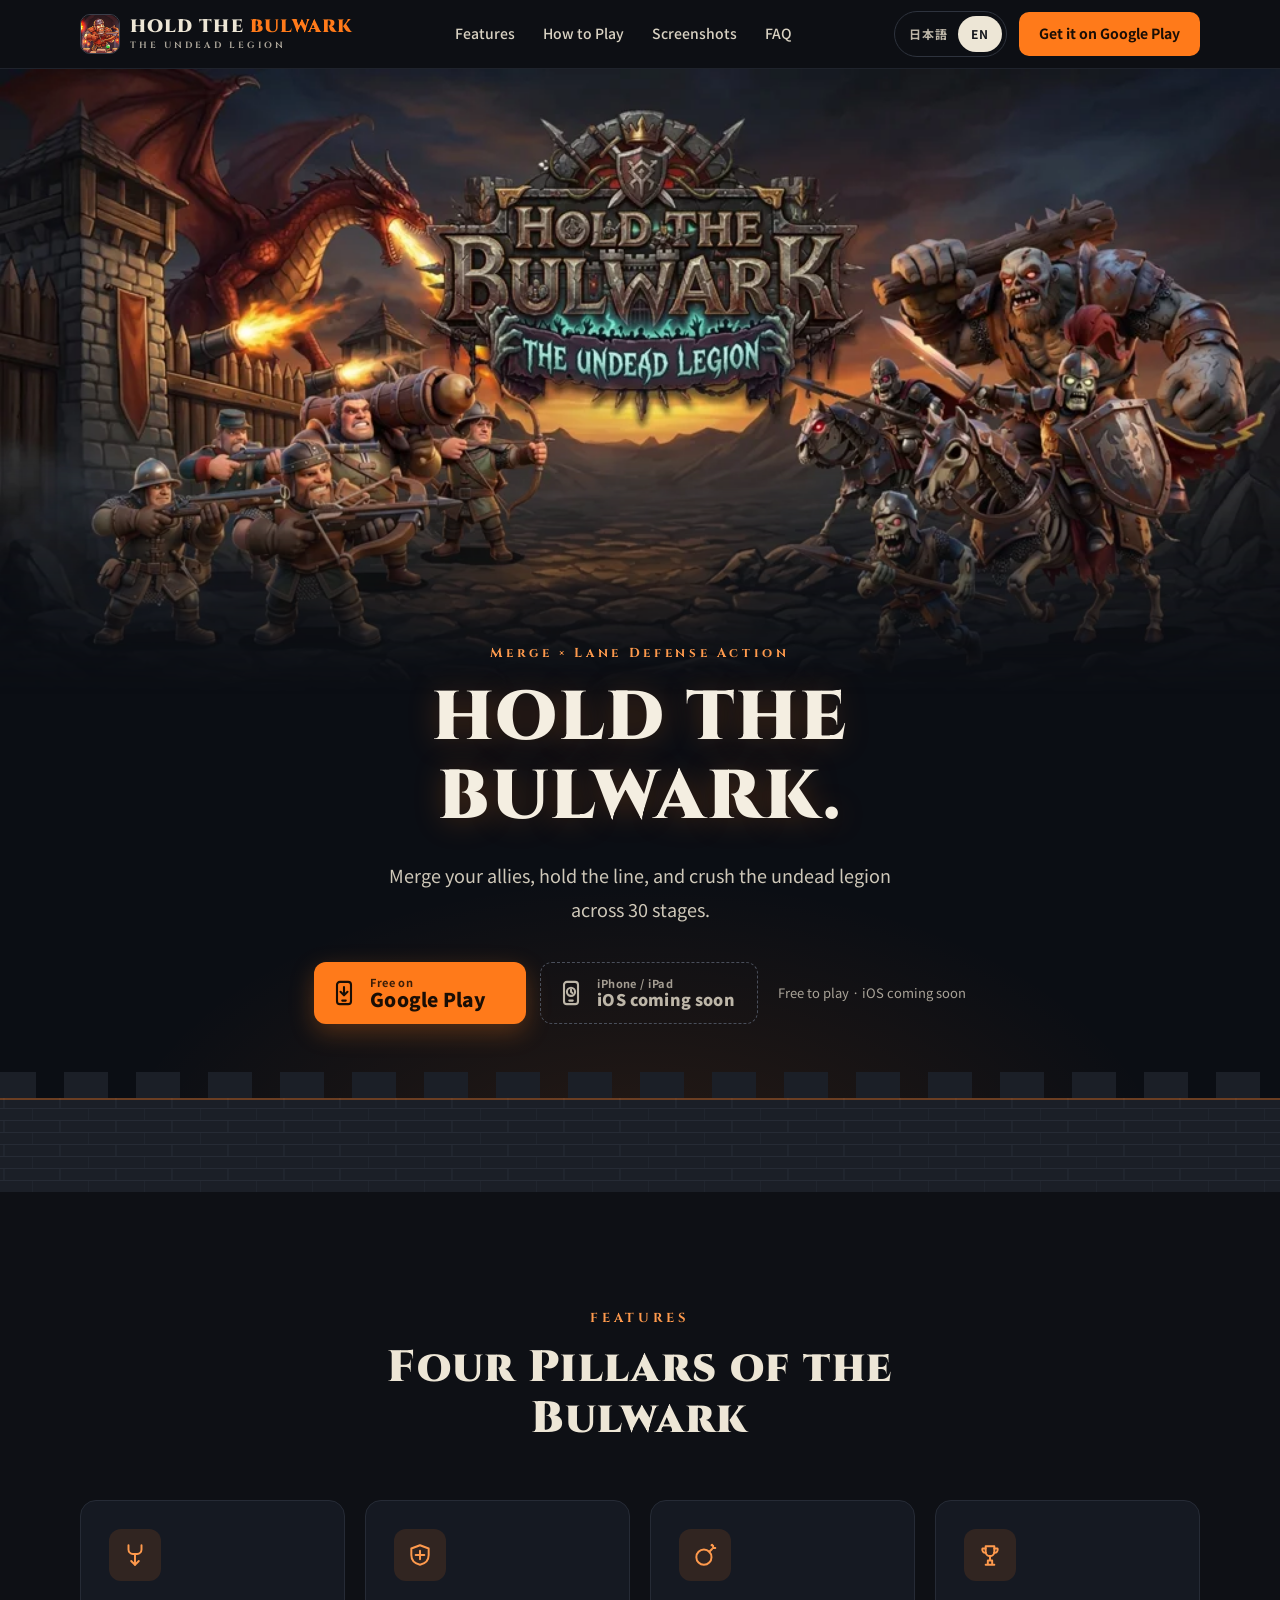
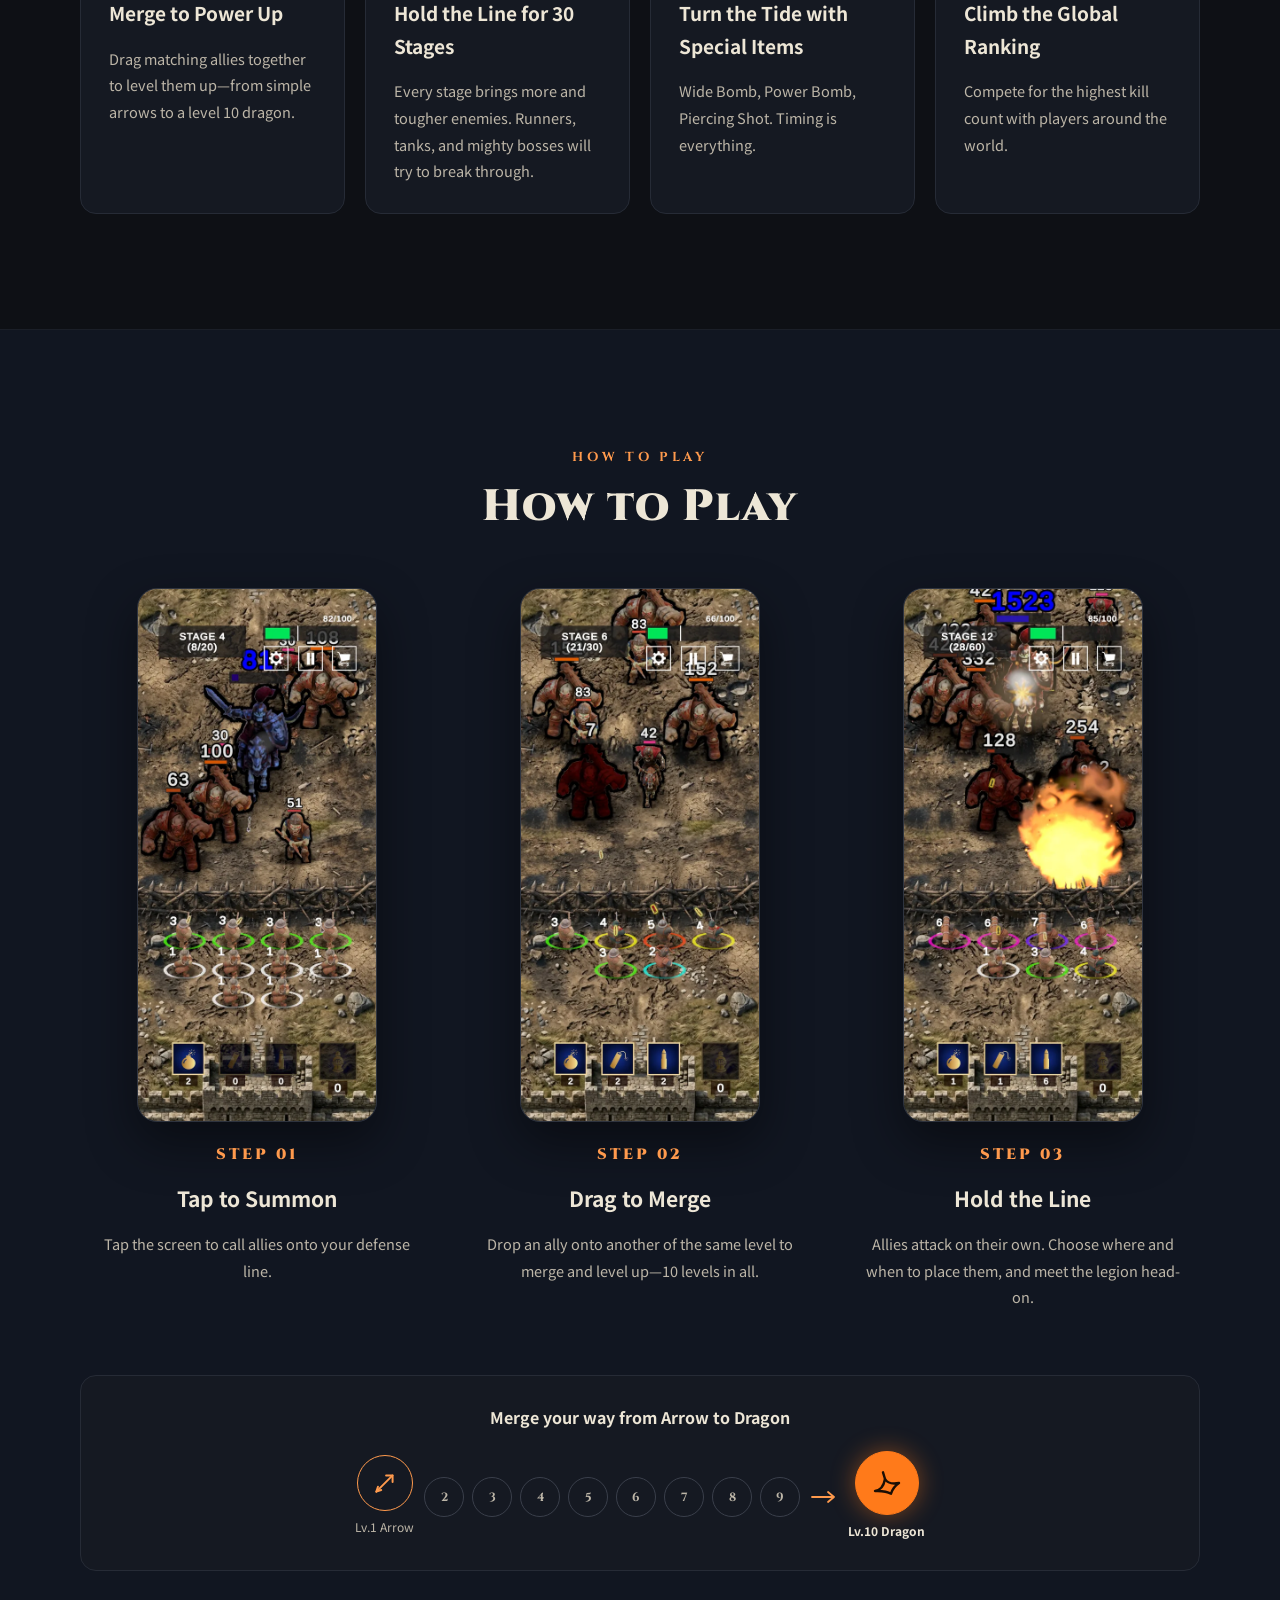
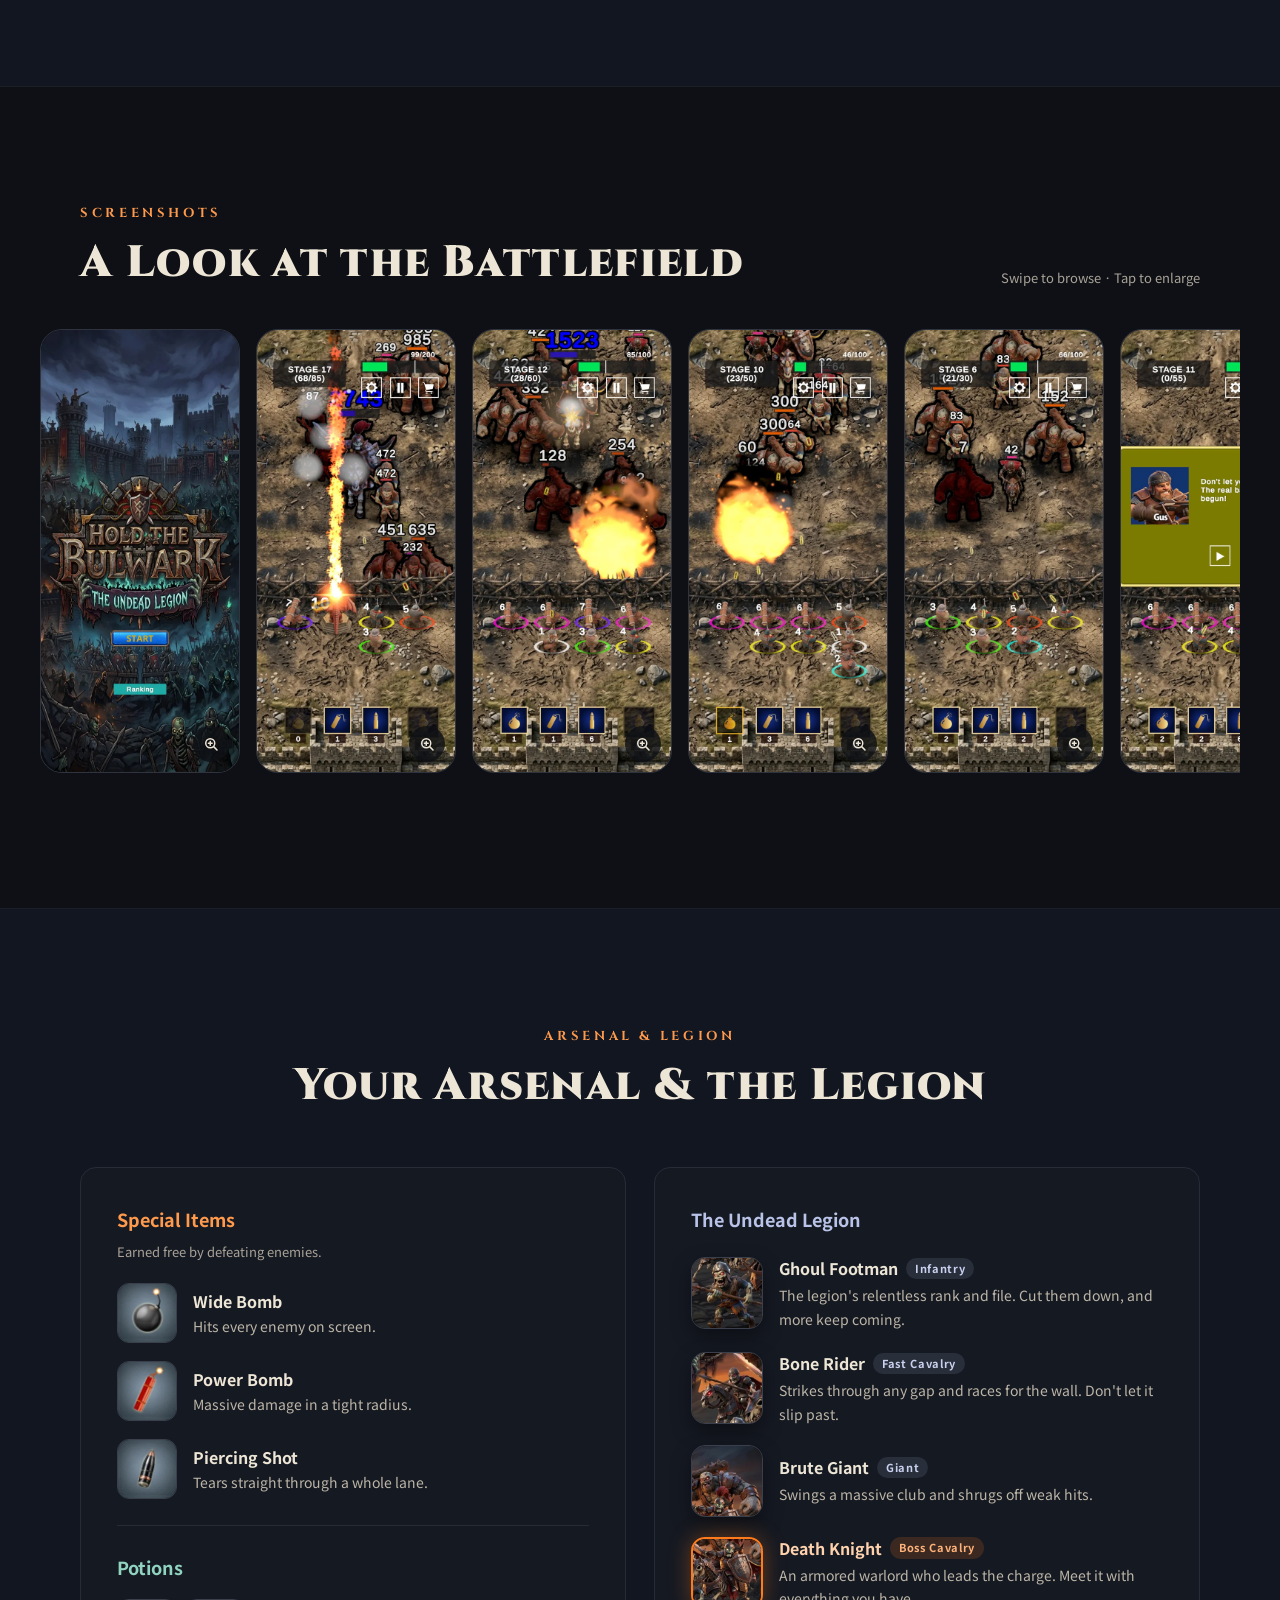
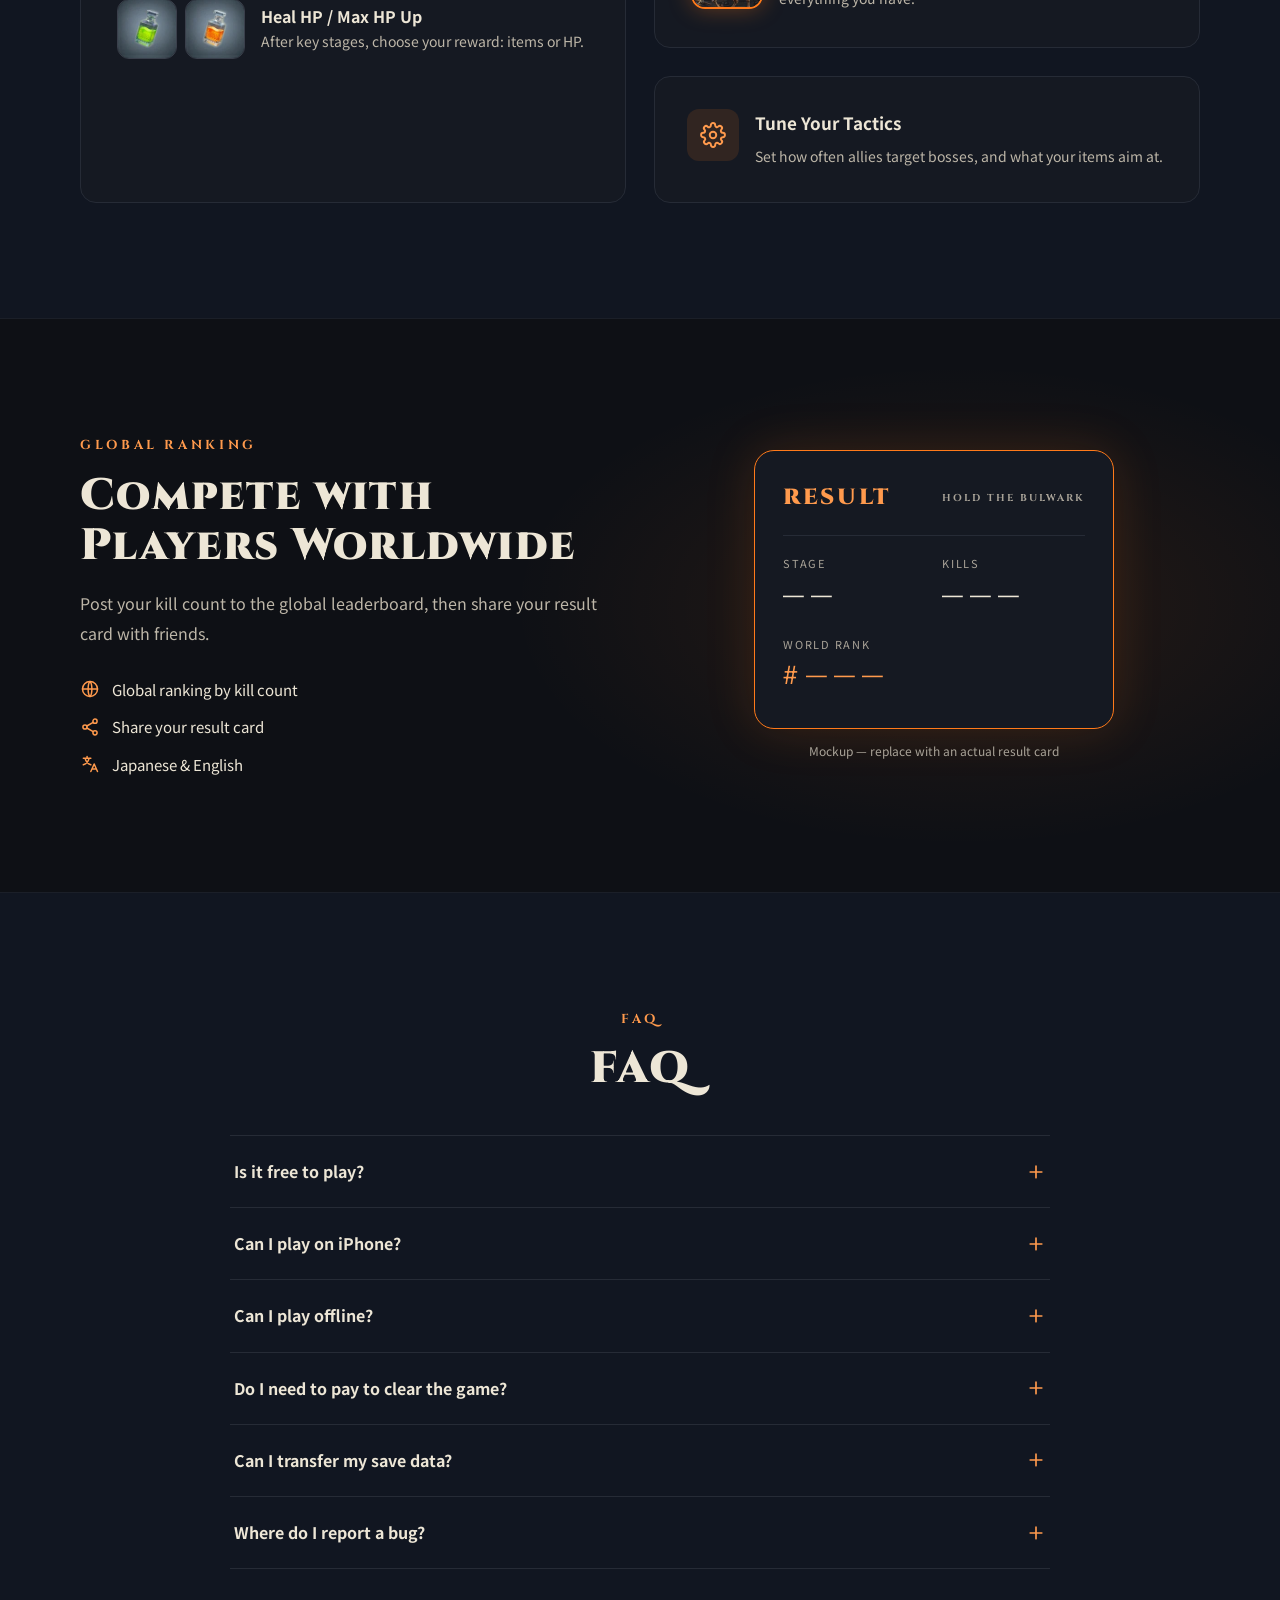
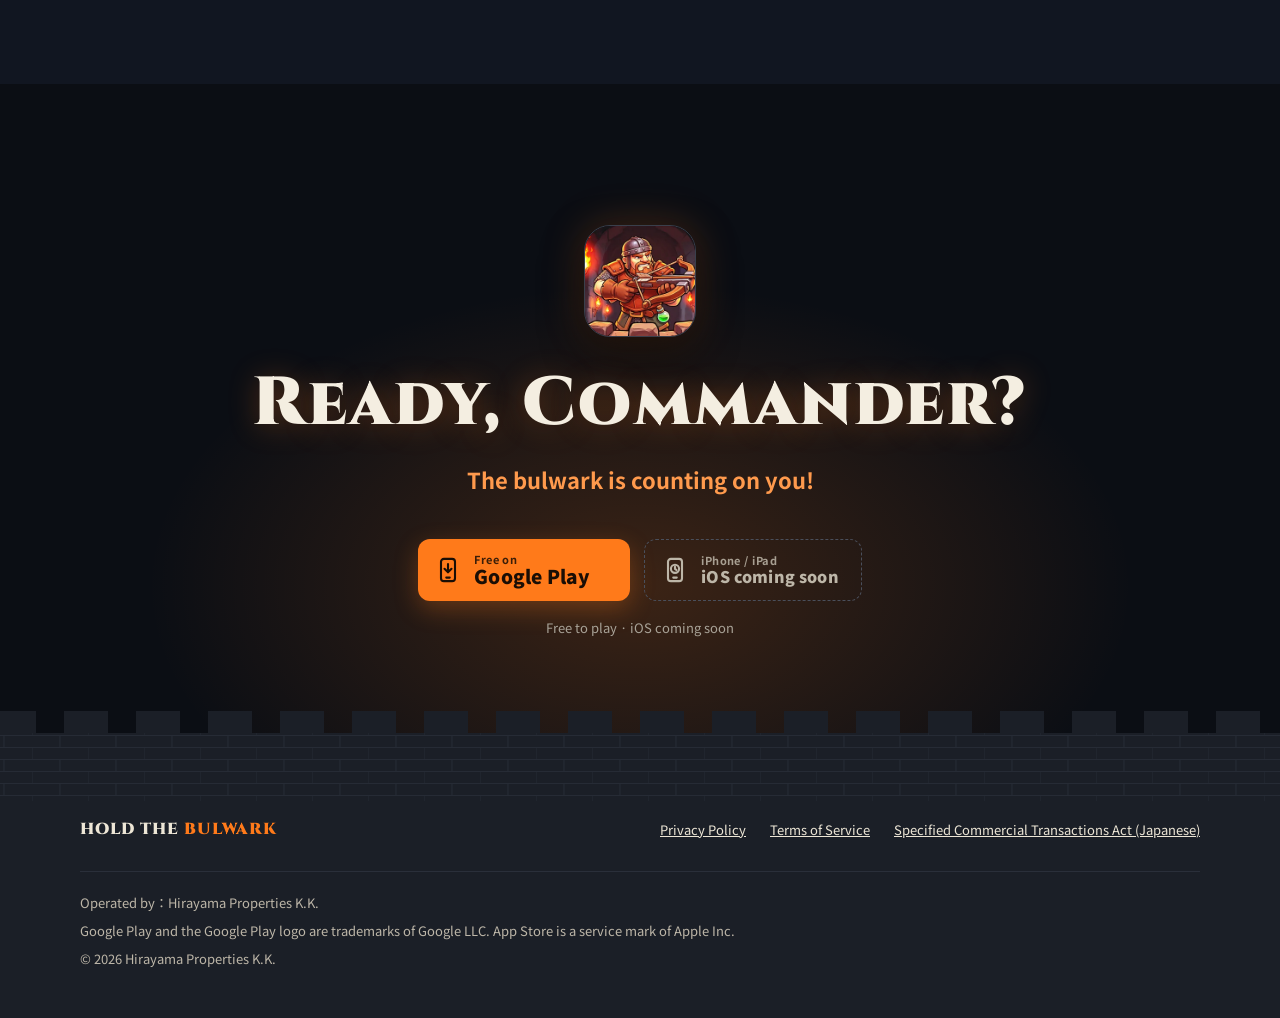
==== index.html @ 4ce60ff6 "Host privacy policy, terms, and tokusho pages on the site Moves the legal pages from Notion onto hol" ====
<!doctype html>
<html lang="ja">
<head>
<meta charset="utf-8">
<meta name="viewport" content="width=device-width, initial-scale=1">
<title>HOLD THE BULWARK: The Undead Legion｜公式サイト</title>
<meta name="description" content="マージ×ライン防衛アクション「HOLD THE BULWARK: The Undead Legion」公式サイト。味方を合体させて強化し、迫りくるアンデッド軍団から全30ステージ、防衛ラインを守り抜こう。基本プレイ無料。">
<meta name="theme-color" content="#0E1015">
<link rel="canonical" href="https://holdthebulwark.com/">
<link rel="alternate" hreflang="ja" href="https://holdthebulwark.com/">
<link rel="alternate" hreflang="en" href="https://holdthebulwark.com/en/">
<link rel="alternate" hreflang="x-default" href="https://holdthebulwark.com/">
<meta property="og:type" content="website">
<meta property="og:site_name" content="HOLD THE BULWARK">
<meta property="og:title" content="HOLD THE BULWARK: The Undead Legion｜公式サイト">
<meta property="og:description" content="マージ×ライン防衛アクション「HOLD THE BULWARK: The Undead Legion」公式サイト。味方を合体させて強化し、迫りくるアンデッド軍団から全30ステージ、防衛ラインを守り抜こう。基本プレイ無料。">
<meta property="og:url" content="https://holdthebulwark.com/">
<meta property="og:image" content="https://holdthebulwark.com/assets/img/ogp.jpg">
<meta property="og:image:width" content="1200">
<meta property="og:image:height" content="630">
<meta property="og:locale" content="ja_JP">
<meta property="og:locale:alternate" content="en_US">
<meta name="twitter:card" content="summary_large_image">
<meta name="twitter:title" content="HOLD THE BULWARK: The Undead Legion｜公式サイト">
<meta name="twitter:description" content="マージ×ライン防衛アクション「HOLD THE BULWARK: The Undead Legion」公式サイト。味方を合体させて強化し、迫りくるアンデッド軍団から全30ステージ、防衛ラインを守り抜こう。基本プレイ無料。">
<meta name="twitter:image" content="https://holdthebulwark.com/assets/img/ogp.jpg">
<link rel="icon" href="favicon.ico" sizes="32x32">
<link rel="icon" href="assets/img/icon-192.png" type="image/png" sizes="192x192">
<link rel="apple-touch-icon" href="assets/img/apple-touch-icon.png">
<link rel="preconnect" href="https://fonts.googleapis.com">
<link rel="preconnect" href="https://fonts.gstatic.com" crossorigin>
<link rel="stylesheet" href="https://fonts.googleapis.com/css2?family=Cinzel:wght@700;900&amp;family=Dela+Gothic+One&amp;family=Noto+Sans+JP:wght@400;500;700;900&amp;display=swap">
<link rel="preload" as="image" href="assets/img/key-visual.webp" fetchpriority="high">
<link rel="stylesheet" href="assets/css/style.css">
<script type="application/ld+json">{"@context":"https://schema.org","@type":["VideoGame","MobileApplication"],"name":"HOLD THE BULWARK: The Undead Legion","url":"https://holdthebulwark.com/","description":"マージ×ライン防衛アクション「HOLD THE BULWARK: The Undead Legion」公式サイト。味方を合体させて強化し、迫りくるアンデッド軍団から全30ステージ、防衛ラインを守り抜こう。基本プレイ無料。","image":"https://holdthebulwark.com/assets/img/ogp.jpg","applicationCategory":"GameApplication","genre":["Merge","Tower Defense"],"operatingSystem":"Android","gamePlatform":"Android","inLanguage":["ja","en"],"installUrl":"https://play.google.com/store/apps/details?id=com.hirayamaproperties.holdthebulwark","offers":{"@type":"Offer","price":"0","priceCurrency":"JPY"},"publisher":{"@type":"Organization","name":"Hirayama Properties K.K."}}</script>
<script src="assets/js/main.js" defer></script>
</head>
<body>
<div lang="ja" class="root lang-ja" style="background: #0E1015; color: #EDE6D6; font-family: 'Noto Sans JP', system-ui, sans-serif; font-size: 16px; line-height: 1.7; overflow-x: clip; position: relative">

<!-- HEADER -->
<header style="position: sticky; top: 0; z-index: 30; background: rgba(14,16,21,0.9); backdrop-filter: blur(10px); border-bottom: 1px solid #1F232C">
<div class="wrap" style="height: 68px; display: flex; align-items: center; justify-content: space-between; gap: 20px">
<a href="#top" class="logo" style="display: flex; align-items: center; gap: 10px; text-decoration: none; color: #EDE6D6; line-height: 1">
<img src="assets/img/app-icon.webp" alt="" width="40" height="40" style="width: 40px; height: 40px; border-radius: 10px; border: 1px solid #3A3F4B; flex: none">
<span style="display: flex; flex-direction: column">
<span style="font-weight: 900; font-size: 18px; letter-spacing: 0.06em">HOLD THE <span style="color: #FF7A1A">BULWARK</span></span>
<span style="font-weight: 700; font-size: 9px; letter-spacing: 0.34em; color: #A9A398; margin-top: 5px">THE UNDEAD LEGION</span>
</span>
</a>
<nav class="nav-links" aria-label="メインナビゲーション">
<a href="#features">特徴</a>
<a href="#how">遊び方</a>
<a href="#shots">スクリーンショット</a>
<a href="#faq">FAQ</a>
</nav>
<div style="display: flex; align-items: center; gap: 12px">
<div role="group" aria-label="Language" style="display: flex; padding: 4px; border: 1px solid #2E333E; border-radius: 999px">
<a class="lang-btn on" href="./" hreflang="ja" lang="ja" data-lang="ja" aria-current="page">日本語</a>
<a class="lang-btn" href="en/" hreflang="en" lang="en" data-lang="en">EN</a>
</div>
<a data-cta="live" class="btn hdr-cta" href="https://play.google.com/store/apps/details?id=com.hirayamaproperties.holdthebulwark" target="_blank" rel="noopener">Google Playで入手</a>
<span data-cta="off" hidden class="btn btn-off hdr-cta" aria-disabled="true">iOS版は準備中</span>
<button type="button" class="menu-btn" data-action="menu" aria-controls="mobile-menu" aria-label="メニュー" aria-expanded="false" style="width: 44px; height: 44px; align-items: center; justify-content: center; background: transparent; border: 1px solid #2E333E; border-radius: 10px; color: #EDE6D6; cursor: pointer">
<svg width="22" height="22" viewBox="0 0 24 24" fill="none" stroke="currentColor" stroke-width="1.8" stroke-linecap="round" aria-hidden="true"><path d="M4 7h16M4 12h16M4 17h16"></path></svg>
</button>
</div>
</div>

<nav id="mobile-menu" hidden aria-label="メインナビゲーション" style="border-top: 1px solid #1F232C; padding: 8px 20px 20px; display: flex; flex-direction: column">
<a href="#features" data-action="close-menu" style="color: #EDE6D6; text-decoration: none; padding: 14px 0; border-bottom: 1px solid #1F232C; font-weight: 500">特徴</a>
<a href="#how" data-action="close-menu" style="color: #EDE6D6; text-decoration: none; padding: 14px 0; border-bottom: 1px solid #1F232C; font-weight: 500">遊び方</a>
<a href="#shots" data-action="close-menu" style="color: #EDE6D6; text-decoration: none; padding: 14px 0; border-bottom: 1px solid #1F232C; font-weight: 500">スクリーンショット</a>
<a href="#faq" data-action="close-menu" style="color: #EDE6D6; text-decoration: none; padding: 14px 0; font-weight: 500">FAQ</a>
<a data-cta="live" class="btn" href="https://play.google.com/store/apps/details?id=com.hirayamaproperties.holdthebulwark" target="_blank" rel="noopener" style="margin-top: 12px">Google Playで入手</a>
<span data-cta="off" hidden class="btn btn-off" aria-disabled="true" style="margin-top: 12px">iOS版は準備中</span>
</nav>

</header>

<!-- HERO -->
<section id="top" class="hero-bg" style="position: relative; overflow: hidden; padding: 0">
<img class="hero-visual" src="assets/img/key-visual.webp" alt="HOLD THE BULWARK: The Undead Legion — 防壁を守る兵士たちと、迫りくるアンデッド軍団" width="1024" height="500" fetchpriority="high">

<div class="embers" aria-hidden="true">
<span class="ember"></span><span class="ember"></span><span class="ember"></span><span class="ember"></span><span class="ember"></span><span class="ember"></span><span class="ember"></span><span class="ember"></span><span class="ember"></span><span class="ember"></span><span class="ember"></span><span class="ember"></span><span class="ember"></span><span class="ember"></span><span class="ember"></span><span class="ember"></span>
</div>

<div class="wrap hero-grid" style="position: relative; z-index: 2; padding-bottom: 48px">
<div class="hero-text">
<p class="eyebrow">マージ × ライン防衛アクション</p>
<h1 class="disp" style="font-size: clamp(36px, 5.4vw, 72px); white-space: pre-line; color: #F4EEE1; text-shadow: 0 2px 30px rgba(255,122,26,0.25)">防壁を、守り抜け。</h1>
<p class="hero-sub" style="max-width: 520px; font-size: clamp(16px, 1.6vw, 18px); line-height: 1.9; color: #CFC8B9">味方をマージして強化。迫りくるアンデッド軍団から、全30ステージ、防衛ラインを守り抜こう。</p>
<div class="hero-cta" style="display: flex; flex-wrap: wrap; align-items: center; gap: 16px 20px; margin-top: 36px">
<div class="badges">
<a class="store-btn" href="https://play.google.com/store/apps/details?id=com.hirayamaproperties.holdthebulwark" target="_blank" rel="noopener" aria-label="Google Playで入手">
<svg width="28" height="28" viewBox="0 0 24 24" fill="none" stroke="currentColor" stroke-width="1.8" stroke-linecap="round" stroke-linejoin="round" aria-hidden="true"><rect x="6" y="2.5" width="12" height="19" rx="2.5"></rect><path d="M12 7v7M9 11l3 3 3-3M10.5 18.5h3"></path></svg>
<span class="store-tx"><small>無料ダウンロード</small><strong>Google Play</strong></span>
</a>
<span class="store-btn off" aria-label="App Store版は準備中です">
<svg width="28" height="28" viewBox="0 0 24 24" fill="none" stroke="currentColor" stroke-width="1.8" stroke-linecap="round" stroke-linejoin="round" aria-hidden="true"><rect x="6" y="2.5" width="12" height="19" rx="2.5"></rect><circle cx="12" cy="11" r="3.5"></circle><path d="M12 9.3V11l1.2 1M10.5 18.5h3"></path></svg>
<span class="store-tx"><small>iPhone / iPad</small><strong>iOS版は準備中</strong></span>
</span>
</div>
<span style="font-size: 13px; color: #A9A398">基本プレイ無料 ・ iOS版は準備中</span>
</div>
</div>
</div>
<svg aria-hidden="true" viewBox="0 0 1440 120" preserveAspectRatio="xMidYMax slice" style="display: block; width: 100%; height: 120px; position: relative; z-index: 1">
<defs>
<pattern id="merlon" width="72" height="26" patternUnits="userSpaceOnUse"><rect x="0" y="0" width="44" height="26" fill="#1B1F27"></rect></pattern>
<pattern id="brick" width="56" height="24" patternUnits="userSpaceOnUse"><path d="M0 0.5H56M0 12.5H56M28 0V12M0 12V24" stroke="#262B35" stroke-width="1" fill="none"></path></pattern>
</defs>
<rect x="0" y="0" width="1440" height="26" fill="url(#merlon)"></rect>
<rect x="0" y="26" width="1440" height="94" fill="#1B1F27"></rect>
<rect x="0" y="26" width="1440" height="94" fill="url(#brick)"></rect>
<rect x="0" y="26" width="1440" height="2" fill="#FF7A1A" opacity="0.35"></rect>
</svg>
</section>

<!-- FEATURES -->
<section id="features" class="sec" style="background: #0E1015">
<div class="wrap">
<div class="reveal" style="text-align: center; max-width: 720px; margin: 0 auto 56px">
<p class="eyebrow">FEATURES</p>
<h2 class="disp h2">防衛線を支える、4つの柱</h2>
</div>
<div class="feat-grid">
<article class="card reveal" style="padding: 28px; display: flex; flex-direction: column; gap: 16px">
<div class="icon-box"><svg width="26" height="26" viewBox="0 0 24 24" fill="none" stroke="currentColor" stroke-width="1.8" stroke-linecap="round" stroke-linejoin="round" aria-hidden="true"><path d="M6 3v4a4 4 0 0 0 4 4h4a4 4 0 0 0 4-4V3"></path><path d="M12 11v10"></path><path d="M8.5 17.5L12 21l3.5-3.5"></path></svg></div>
<h3 style="margin: 0; font-size: 19px; font-weight: 700">マージで、パワーアップ</h3>
<p style="margin: 0; color: #BDB6A8; font-size: 14.5px; line-height: 1.85">同じレベルの味方を重ねて合体。矢から、レベル10のドラゴンまで。</p>
</article>
<article class="card reveal" style="padding: 28px; display: flex; flex-direction: column; gap: 16px">
<div class="icon-box"><svg width="26" height="26" viewBox="0 0 24 24" fill="none" stroke="currentColor" stroke-width="1.8" stroke-linecap="round" stroke-linejoin="round" aria-hidden="true"><path d="M12 3l8 3v6c0 5-3.5 8-8 9-4.5-1-8-4-8-9V6z"></path><path d="M12 8v8M8 12h8"></path></svg></div>
<h3 style="margin: 0; font-size: 19px; font-weight: 700">全30ステージの防衛戦</h3>
<p style="margin: 0; color: #BDB6A8; font-size: 14.5px; line-height: 1.85">敵は、ステージごとに増え、強くなる。素早い敵、頑丈な敵、強力なボスが、君の防衛ラインを狙う。</p>
</article>
<article class="card reveal" style="padding: 28px; display: flex; flex-direction: column; gap: 16px">
<div class="icon-box"><svg width="26" height="26" viewBox="0 0 24 24" fill="none" stroke="currentColor" stroke-width="1.8" stroke-linecap="round" stroke-linejoin="round" aria-hidden="true"><circle cx="11" cy="14" r="7"></circle><path d="M16 9l2.5-2.5"></path><path d="M19.5 3.5v2M21.5 5.5h-2M18.5 2.5l-.5 .5"></path></svg></div>
<h3 style="margin: 0; font-size: 19px; font-weight: 700">戦況をひっくり返す、特別なアイテム</h3>
<p style="margin: 0; color: #BDB6A8; font-size: 14.5px; line-height: 1.85">広範囲爆弾、強力爆弾、貫通弾。使いどころが、勝負を分ける。</p>
</article>
<article class="card reveal" style="padding: 28px; display: flex; flex-direction: column; gap: 16px">
<div class="icon-box"><svg width="26" height="26" viewBox="0 0 24 24" fill="none" stroke="currentColor" stroke-width="1.8" stroke-linecap="round" stroke-linejoin="round" aria-hidden="true"><path d="M8 4h8v5a4 4 0 0 1-8 0z"></path><path d="M8 6H5a3 3 0 0 0 3.2 4M16 6h3a3 3 0 0 1-3.2 4"></path><path d="M12 13v4M8 21h8M10 17h4v4h-4z"></path></svg></div>
<h3 style="margin: 0; font-size: 19px; font-weight: 700">世界ランキングに挑戦</h3>
<p style="margin: 0; color: #BDB6A8; font-size: 14.5px; line-height: 1.85">撃破数を、世界中のプレイヤーと競おう。</p>
</article>
</div>
</div>
</section>

<!-- HOW TO PLAY -->
<section id="how" class="sec" style="background: #111621; border-top: 1px solid #1B1F28; border-bottom: 1px solid #1B1F28">
<div class="wrap">
<div class="reveal" style="text-align: center; max-width: 720px; margin: 0 auto 56px">
<p class="eyebrow">HOW TO PLAY</p>
<h2 class="disp h2">遊び方は、3ステップ。</h2>
</div>
<div class="step-grid">
<div class="reveal" style="display: flex; flex-direction: column; align-items: center; text-align: center; gap: 14px">
<img class="step-img" src="assets/img/shot-s04.webp" alt="タップで、召喚" loading="lazy">
<span class="logo" style="font-weight: 900; font-size: 15px; letter-spacing: 0.2em; color: #FF9A4D; margin-top: 6px">STEP 01</span>
<h3 style="margin: 0; font-size: 21px; font-weight: 700">タップで、召喚</h3>
<p style="margin: 0; color: #BDB6A8; font-size: 14.5px; line-height: 1.85; max-width: 320px">召喚ボタンをタップして、味方を防衛ラインに呼び出そう。</p>
</div>
<div class="reveal" style="display: flex; flex-direction: column; align-items: center; text-align: center; gap: 14px">
<img class="step-img" src="assets/img/shot-s06.webp" alt="重ねて、合体" loading="lazy">
<span class="logo" style="font-weight: 900; font-size: 15px; letter-spacing: 0.2em; color: #FF9A4D; margin-top: 6px">STEP 02</span>
<h3 style="margin: 0; font-size: 21px; font-weight: 700">重ねて、合体</h3>
<p style="margin: 0; color: #BDB6A8; font-size: 14.5px; line-height: 1.85; max-width: 320px">同じレベルの味方に重ねてドラッグすると、合体してレベルアップ。全10レベル。</p>
</div>
<div class="reveal" style="display: flex; flex-direction: column; align-items: center; text-align: center; gap: 14px">
<img class="step-img" src="assets/img/shot-s12.webp" alt="防衛ラインを、守り抜く" loading="lazy">
<span class="logo" style="font-weight: 900; font-size: 15px; letter-spacing: 0.2em; color: #FF9A4D; margin-top: 6px">STEP 03</span>
<h3 style="margin: 0; font-size: 21px; font-weight: 700">防衛ラインを、守り抜く</h3>
<p style="margin: 0; color: #BDB6A8; font-size: 14.5px; line-height: 1.85; max-width: 320px">味方は自動で攻撃する。置く場所とタイミングを考えて、軍団を迎え撃て。</p>
</div>
</div>

<div class="card reveal" style="margin-top: 64px; padding: 28px clamp(20px, 4vw, 40px); display: flex; flex-direction: column; align-items: center; gap: 20px">
<p style="margin: 0; font-weight: 700; font-size: 16px">合体を重ねて、矢からドラゴンへ</p>
<div style="display: flex; align-items: center; justify-content: center; gap: 10px; flex-wrap: nowrap; width: 100%">
<div style="display: flex; flex-direction: column; align-items: center; gap: 6px">
<div class="lv" style="width: 56px; height: 56px; border-color: #FF9A4D; color: #FF9A4D"><svg width="26" height="26" viewBox="0 0 24 24" fill="none" stroke="currentColor" stroke-width="1.8" stroke-linecap="round" stroke-linejoin="round" aria-hidden="true"><path d="M4 20L19 5"></path><path d="M13 5h6v6"></path><path d="M4 20l1.5-4.5M4 20l4.5-1.5"></path></svg></div>
<span style="font-size: 12px; color: #BDB6A8">Lv.1 矢</span>
</div>
<div class="ladder-mid" style="display: flex; gap: 8px; align-items: center">
<div class="lv">2</div><div class="lv">3</div><div class="lv">4</div><div class="lv">5</div><div class="lv">6</div><div class="lv">7</div><div class="lv">8</div><div class="lv">9</div>
</div>
<svg width="28" height="16" viewBox="0 0 28 16" fill="none" stroke="#FF9A4D" stroke-width="1.8" stroke-linecap="round" stroke-linejoin="round" aria-hidden="true"><path d="M2 8h22M18 3l6 5-6 5"></path></svg>
<div style="display: flex; flex-direction: column; align-items: center; gap: 6px">
<div class="lv" style="width: 64px; height: 64px; background: #FF7A1A; border-color: #FF7A1A; color: #1A0E05; box-shadow: 0 0 24px rgba(255,122,26,0.45)"><svg width="32" height="32" viewBox="0 0 24 24" fill="none" stroke="currentColor" stroke-width="1.8" stroke-linecap="round" stroke-linejoin="round" aria-hidden="true"><path d="M3 18c4-.5 6.5-3.5 7.5-9 1.8 3 5 4 10.5 3-3 2-5 4.8-6 8-3-1.8-7-2.2-12-2z"></path><path d="M10.5 9L9 4"></path></svg></div>
<span style="font-size: 12px; color: #EDE6D6; font-weight: 700">Lv.10 ドラゴン</span>
</div>
</div>
</div>
</div>
</section>

<!-- SCREENSHOTS -->


<!-- ITEMS & ENEMIES -->
<section id="shots" class="sec" style="background: #0E1015">
<div class="wrap reveal" style="display: flex; flex-wrap: wrap; justify-content: space-between; align-items: flex-end; gap: 16px; margin-bottom: 36px">
<div>
<p class="eyebrow">SCREENSHOTS</p>
<h2 class="disp h2">戦場の様子</h2>
</div>
<p style="margin: 0; color: #A9A398; font-size: 13px">横にスワイプ ・ タップで拡大</p>
</div>
<div style="max-width: 1200px; margin: 0 auto">
<div class="shots" role="list">

<button type="button" role="listitem" class="shot" data-shot="1" aria-label="スクリーンショットを拡大 1">
<img src="assets/img/shot-title.webp" alt="タイトル画面" loading="lazy" style="width: 100%; height: 100%; object-fit: cover; display: block">
<span style="position: absolute; right: 10px; bottom: 10px; width: 36px; height: 36px; border-radius: 50%; background: rgba(14,16,21,0.82); color: #EDE6D6; display: flex; align-items: center; justify-content: center"><svg width="18" height="18" viewBox="0 0 24 24" fill="none" stroke="currentColor" stroke-width="2" stroke-linecap="round" aria-hidden="true"><circle cx="11" cy="11" r="6"></circle><path d="M20 20l-4.5-4.5M11 8.5v5M8.5 11h5"></path></svg></span>
</button>

<button type="button" role="listitem" class="shot" data-shot="2" aria-label="スクリーンショットを拡大 2">
<img src="assets/img/shot-s17.webp" alt="レベル10のドラゴンが、炎で敵をなぎ払う" loading="lazy" style="width: 100%; height: 100%; object-fit: cover; display: block">
<span style="position: absolute; right: 10px; bottom: 10px; width: 36px; height: 36px; border-radius: 50%; background: rgba(14,16,21,0.82); color: #EDE6D6; display: flex; align-items: center; justify-content: center"><svg width="18" height="18" viewBox="0 0 24 24" fill="none" stroke="currentColor" stroke-width="2" stroke-linecap="round" aria-hidden="true"><circle cx="11" cy="11" r="6"></circle><path d="M20 20l-4.5-4.5M11 8.5v5M8.5 11h5"></path></svg></span>
</button>

<button type="button" role="listitem" class="shot" data-shot="3" aria-label="スクリーンショットを拡大 3">
<img src="assets/img/shot-s12.webp" alt="爆弾で、敵の群れを吹き飛ばす" loading="lazy" style="width: 100%; height: 100%; object-fit: cover; display: block">
<span style="position: absolute; right: 10px; bottom: 10px; width: 36px; height: 36px; border-radius: 50%; background: rgba(14,16,21,0.82); color: #EDE6D6; display: flex; align-items: center; justify-content: center"><svg width="18" height="18" viewBox="0 0 24 24" fill="none" stroke="currentColor" stroke-width="2" stroke-linecap="round" aria-hidden="true"><circle cx="11" cy="11" r="6"></circle><path d="M20 20l-4.5-4.5M11 8.5v5M8.5 11h5"></path></svg></span>
</button>

<button type="button" role="listitem" class="shot" data-shot="4" aria-label="スクリーンショットを拡大 4">
<img src="assets/img/shot-s10.webp" alt="ステージ10の防衛戦" loading="lazy" style="width: 100%; height: 100%; object-fit: cover; display: block">
<span style="position: absolute; right: 10px; bottom: 10px; width: 36px; height: 36px; border-radius: 50%; background: rgba(14,16,21,0.82); color: #EDE6D6; display: flex; align-items: center; justify-content: center"><svg width="18" height="18" viewBox="0 0 24 24" fill="none" stroke="currentColor" stroke-width="2" stroke-linecap="round" aria-hidden="true"><circle cx="11" cy="11" r="6"></circle><path d="M20 20l-4.5-4.5M11 8.5v5M8.5 11h5"></path></svg></span>
</button>

<button type="button" role="listitem" class="shot" data-shot="5" aria-label="スクリーンショットを拡大 5">
<img src="assets/img/shot-s06.webp" alt="合体で育った味方が並ぶ防衛ライン" loading="lazy" style="width: 100%; height: 100%; object-fit: cover; display: block">
<span style="position: absolute; right: 10px; bottom: 10px; width: 36px; height: 36px; border-radius: 50%; background: rgba(14,16,21,0.82); color: #EDE6D6; display: flex; align-items: center; justify-content: center"><svg width="18" height="18" viewBox="0 0 24 24" fill="none" stroke="currentColor" stroke-width="2" stroke-linecap="round" aria-hidden="true"><circle cx="11" cy="11" r="6"></circle><path d="M20 20l-4.5-4.5M11 8.5v5M8.5 11h5"></path></svg></span>
</button>

<button type="button" role="listitem" class="shot" data-shot="6" aria-label="スクリーンショットを拡大 6">
<img src="assets/img/shot-s11.webp" alt="ステージ開始前の会話シーン" loading="lazy" style="width: 100%; height: 100%; object-fit: cover; display: block">
<span style="position: absolute; right: 10px; bottom: 10px; width: 36px; height: 36px; border-radius: 50%; background: rgba(14,16,21,0.82); color: #EDE6D6; display: flex; align-items: center; justify-content: center"><svg width="18" height="18" viewBox="0 0 24 24" fill="none" stroke="currentColor" stroke-width="2" stroke-linecap="round" aria-hidden="true"><circle cx="11" cy="11" r="6"></circle><path d="M20 20l-4.5-4.5M11 8.5v5M8.5 11h5"></path></svg></span>
</button>

<button type="button" role="listitem" class="shot" data-shot="7" aria-label="スクリーンショットを拡大 7">
<img src="assets/img/shot-shop.webp" alt="ショップ画面" loading="lazy" style="width: 100%; height: 100%; object-fit: cover; display: block">
<span style="position: absolute; right: 10px; bottom: 10px; width: 36px; height: 36px; border-radius: 50%; background: rgba(14,16,21,0.82); color: #EDE6D6; display: flex; align-items: center; justify-content: center"><svg width="18" height="18" viewBox="0 0 24 24" fill="none" stroke="currentColor" stroke-width="2" stroke-linecap="round" aria-hidden="true"><circle cx="11" cy="11" r="6"></circle><path d="M20 20l-4.5-4.5M11 8.5v5M8.5 11h5"></path></svg></span>
</button>

<button type="button" role="listitem" class="shot" data-shot="8" aria-label="スクリーンショットを拡大 8">
<img src="assets/img/shot-settings.webp" alt="戦い方の設定画面" loading="lazy" style="width: 100%; height: 100%; object-fit: cover; display: block">
<span style="position: absolute; right: 10px; bottom: 10px; width: 36px; height: 36px; border-radius: 50%; background: rgba(14,16,21,0.82); color: #EDE6D6; display: flex; align-items: center; justify-content: center"><svg width="18" height="18" viewBox="0 0 24 24" fill="none" stroke="currentColor" stroke-width="2" stroke-linecap="round" aria-hidden="true"><circle cx="11" cy="11" r="6"></circle><path d="M20 20l-4.5-4.5M11 8.5v5M8.5 11h5"></path></svg></span>
</button>

</div>
</div>

<div id="lightbox" hidden role="dialog" aria-modal="true" aria-label="SCREENSHOT" style="position: fixed; inset: 0; z-index: 60; background: rgba(6,7,10,0.9); display: flex; align-items: center; justify-content: center; gap: 16px; padding: 20px">
<button type="button" data-action="zoom-prev" aria-label="前の画像" style="width: 48px; height: 48px; border-radius: 50%; border: 1px solid #3A3F4B; background: #151922; color: #EDE6D6; cursor: pointer; flex: none; display: flex; align-items: center; justify-content: center"><svg width="22" height="22" viewBox="0 0 24 24" fill="none" stroke="currentColor" stroke-width="1.8" stroke-linecap="round" stroke-linejoin="round" aria-hidden="true"><path d="M15 5l-7 7 7 7"></path></svg></button>
<img id="lightbox-img" src="" alt="" style="height: min(80vh, 760px); aspect-ratio: 9 / 20; max-width: 66vw; object-fit: contain; border-radius: 24px; border: 1px solid #3A3F4B; background: #0E1015">
<button type="button" data-action="zoom-next" aria-label="次の画像" style="width: 48px; height: 48px; border-radius: 50%; border: 1px solid #3A3F4B; background: #151922; color: #EDE6D6; cursor: pointer; flex: none; display: flex; align-items: center; justify-content: center"><svg width="22" height="22" viewBox="0 0 24 24" fill="none" stroke="currentColor" stroke-width="1.8" stroke-linecap="round" stroke-linejoin="round" aria-hidden="true"><path d="M9 5l7 7-7 7"></path></svg></button>
<button type="button" data-action="zoom-close" aria-label="閉じる" style="position: absolute; top: 16px; right: 16px; width: 48px; height: 48px; border-radius: 50%; border: 1px solid #3A3F4B; background: #151922; color: #EDE6D6; cursor: pointer; display: flex; align-items: center; justify-content: center"><svg width="22" height="22" viewBox="0 0 24 24" fill="none" stroke="currentColor" stroke-width="1.8" stroke-linecap="round" aria-hidden="true"><path d="M6 6l12 12M18 6L6 18"></path></svg></button>
</div>

</section>

<!-- RANKING -->
<section class="sec" style="background: #111621; border-top: 1px solid #1B1F28; border-bottom: 1px solid #1B1F28">
<div class="wrap">
<div class="reveal" style="text-align: center; max-width: 720px; margin: 0 auto 56px">
<p class="eyebrow">ARSENAL &amp; LEGION</p>
<h2 class="disp h2">戦いを左右する、アイテムと敵</h2>
</div>
<div class="two-col">
<div class="card reveal" style="padding: clamp(24px, 3vw, 36px)">
<h3 style="margin: 0 0 6px; font-size: 18px; font-weight: 700; color: #FF9A4D">特別なアイテム</h3>
<p style="margin: 0 0 20px; font-size: 13px; color: #A9A398">敵を倒すと、無料で手に入る。</p>
<div style="display: flex; flex-direction: column; gap: 18px">
<div style="display: flex; gap: 16px; align-items: center"><img class="item-img" src="assets/img/icon-wide-bomb.webp" alt="" width="60" height="60"><div><p style="margin: 0; font-weight: 700">広範囲爆弾</p><p style="margin: 0; font-size: 14px; color: #BDB6A8">画面全体の敵を、まとめて攻撃。</p></div></div>
<div style="display: flex; gap: 16px; align-items: center"><img class="item-img" src="assets/img/icon-power-bomb.webp" alt="" width="60" height="60"><div><p style="margin: 0; font-weight: 700">強力爆弾</p><p style="margin: 0; font-size: 14px; color: #BDB6A8">狭い範囲に、大ダメージ。</p></div></div>
<div style="display: flex; gap: 16px; align-items: center"><img class="item-img" src="assets/img/icon-piercing.webp" alt="" width="60" height="60"><div><p style="margin: 0; font-weight: 700">貫通弾</p><p style="margin: 0; font-size: 14px; color: #BDB6A8">レーンを、まっすぐ貫く。</p></div></div>
</div>
<div style="height: 1px; background: #262B36; margin: 26px 0"></div>
<h3 style="margin: 0 0 16px; font-size: 18px; font-weight: 700; color: #8FD3C0">ポーション</h3>
<div style="display: flex; gap: 16px; align-items: center"><div style="display: flex; gap: 8px; flex: none"><img class="item-img" src="assets/img/icon-potion-hp.webp" alt="" width="60" height="60"><img class="item-img" src="assets/img/icon-potion-max.webp" alt="" width="60" height="60"></div><div><p style="margin: 0; font-weight: 700">HP回復 ／ 最大HPアップ</p><p style="margin: 0; font-size: 14px; color: #BDB6A8">重要ステージのクリア後、報酬を「アイテム」か「HP」から選べる。</p></div></div>
</div>
<div style="display: flex; flex-direction: column; gap: 28px">
<div class="card reveal" style="padding: clamp(24px, 3vw, 36px)">
<h3 style="margin: 0 0 20px; font-size: 18px; font-weight: 700; color: #B9C3E8">アンデッド軍団</h3>
<div style="display: flex; flex-direction: column; gap: 18px">
<div style="display: flex; gap: 16px; align-items: center"><img class="foe-img" src="assets/img/kv-enemy-infantry.webp" alt="" width="72" height="72" loading="lazy"><div><p style="margin: 0; display: flex; flex-wrap: wrap; align-items: center; gap: 4px 8px"><span style="font-weight: 700">屍の歩兵</span><span class="tag">歩兵</span></p><p style="margin: 2px 0 0; font-size: 14px; color: #BDB6A8">数で押し寄せる、軍団の主力。倒しても、倒しても、やってくる。</p></div></div>
<div style="display: flex; gap: 16px; align-items: center"><img class="foe-img" src="assets/img/kv-enemy-cavalry.webp" alt="" width="72" height="72" loading="lazy"><div><p style="margin: 0; display: flex; flex-wrap: wrap; align-items: center; gap: 4px 8px"><span style="font-weight: 700">疾風の騎兵</span><span class="tag">素早い騎兵</span></p><p style="margin: 2px 0 0; font-size: 14px; color: #BDB6A8">隣を突いて、一気に防壁へ駆け込む。決して見逃すな。</p></div></div>
<div style="display: flex; gap: 16px; align-items: center"><img class="foe-img" src="assets/img/kv-enemy-giant.webp" alt="" width="72" height="72" loading="lazy"><div><p style="margin: 0; display: flex; flex-wrap: wrap; align-items: center; gap: 4px 8px"><span style="font-weight: 700">巨人兵</span><span class="tag">巨人兵</span></p><p style="margin: 2px 0 0; font-size: 14px; color: #BDB6A8">巨大な棍棒を担ぐ怪力。生半可な攻撃では、止まらない。</p></div></div>
<div style="display: flex; gap: 16px; align-items: center"><img class="foe-img boss" src="assets/img/kv-enemy-boss.webp" alt="" width="72" height="72" loading="lazy"><div><p style="margin: 0; display: flex; flex-wrap: wrap; align-items: center; gap: 4px 8px"><span style="font-weight: 700; color: #FFD2AE">死霊の騎士団長</span><span class="tag boss">ボス騎兵</span></p><p style="margin: 2px 0 0; font-size: 14px; color: #BDB6A8">重装の騎士が、軍団を率いて戦場に君臨する。全力で迎え撃て。</p></div></div>
</div>
</div>
<div class="card reveal" style="padding: clamp(24px, 3vw, 32px); display: flex; gap: 16px; align-items: flex-start">
<div class="icon-box"><svg width="26" height="26" viewBox="0 0 24 24" fill="none" stroke="currentColor" stroke-width="1.8" stroke-linecap="round" stroke-linejoin="round" aria-hidden="true"><circle cx="12" cy="12" r="3"></circle><path d="M19.4 15a1.65 1.65 0 0 0 .33 1.82l.06.06a2 2 0 0 1-2.83 2.83l-.06-.06a1.65 1.65 0 0 0-1.82-.33 1.65 1.65 0 0 0-1 1.51V21a2 2 0 0 1-4 0v-.09A1.65 1.65 0 0 0 9 19.4a1.65 1.65 0 0 0-1.82.33l-.06.06a2 2 0 0 1-2.83-2.83l.06-.06A1.65 1.65 0 0 0 4.68 15a1.65 1.65 0 0 0-1.51-1H3a2 2 0 0 1 0-4h.09A1.65 1.65 0 0 0 4.6 9a1.65 1.65 0 0 0-.33-1.82l-.06-.06a2 2 0 0 1 2.83-2.83l.06.06A1.65 1.65 0 0 0 9 4.68a1.65 1.65 0 0 0 1-1.51V3a2 2 0 0 1 4 0v.09a1.65 1.65 0 0 0 1 1.51 1.65 1.65 0 0 0 1.82-.33l.06-.06a2 2 0 0 1 2.83 2.83l-.06.06A1.65 1.65 0 0 0 19.4 9a1.65 1.65 0 0 0 1.51 1H21a2 2 0 0 1 0 4h-.09a1.65 1.65 0 0 0-1.51 1z"></path></svg></div>
<div><p style="margin: 0; font-weight: 700; font-size: 17px">戦い方を、自分好みに</p><p style="margin: 6px 0 0; font-size: 14px; color: #BDB6A8; line-height: 1.85">味方がボスを狙う割合や、アイテムの攻撃対象を、設定で調整できる。</p></div>
</div>
</div>
</div>
</div>
</section><section class="sec" style="background: radial-gradient(ellipse 50% 60% at 75% 50%, rgba(255,122,26,0.1), transparent 70%), #0E1015">
<div class="wrap two-col" style="align-items: center; gap: 56px">
<div class="reveal">
<p class="eyebrow">GLOBAL RANKING</p>
<h2 class="disp h2">世界中のプレイヤーと、撃破数を競おう。</h2>
<p class="lead">世界共通ランキングに、君の撃破数を刻もう。リザルトカードを友だちに共有して、防衛の記録を見せつけよう。</p>
<div style="display: flex; flex-direction: column; gap: 12px; margin-top: 28px">
<div style="display: flex; gap: 12px; align-items: center; font-size: 15px"><svg width="20" height="20" viewBox="0 0 24 24" fill="none" stroke="#FF9A4D" stroke-width="1.8" stroke-linecap="round" aria-hidden="true"><circle cx="12" cy="12" r="9"></circle><path d="M3 12h18M12 3c3 3 3 15 0 18M12 3c-3 3-3 15 0 18"></path></svg>世界共通ランキング（撃破数）</div>
<div style="display: flex; gap: 12px; align-items: center; font-size: 15px"><svg width="20" height="20" viewBox="0 0 24 24" fill="none" stroke="#FF9A4D" stroke-width="1.8" stroke-linecap="round" aria-hidden="true"><circle cx="18" cy="5" r="2.5"></circle><circle cx="6" cy="12" r="2.5"></circle><circle cx="18" cy="19" r="2.5"></circle><path d="M8.2 10.8l7.6-4.4M8.2 13.2l7.6 4.4"></path></svg>リザルトカードを、友だちにシェア</div>
<div style="display: flex; gap: 12px; align-items: center; font-size: 15px"><svg width="20" height="20" viewBox="0 0 24 24" fill="none" stroke="#FF9A4D" stroke-width="1.8" stroke-linecap="round" stroke-linejoin="round" aria-hidden="true"><path d="M4 5h9M8.5 3v2M6 5c1 4 4 7 7 8M11 5c-1 4-4 7-7 8"></path><path d="M13 21l4-9 4 9M14.5 18h5"></path></svg>日本語 ・ English 対応</div>
</div>
</div>
<div class="reveal" style="display: flex; flex-direction: column; align-items: center; gap: 12px">
<div style="width: 100%; max-width: 360px; border-radius: 20px; padding: 28px; background: #151922; border: 1px solid #FF7A1A; box-shadow: 0 0 50px rgba(255,122,26,0.15)">
<div style="display: flex; justify-content: space-between; align-items: center">
<span class="logo" style="font-weight: 900; font-size: 22px; letter-spacing: 0.12em; color: #FF9A4D">RESULT</span>
<span class="logo" style="font-size: 10px; letter-spacing: 0.2em; color: #A9A398; font-weight: 700">HOLD THE BULWARK</span>
</div>
<div style="height: 1px; background: #262B36; margin: 18px 0"></div>
<div style="display: grid; grid-template-columns: repeat(2, minmax(0, 1fr)); gap: 16px">
<div><p style="margin: 0; font-size: 11px; letter-spacing: 0.16em; color: #A9A398">STAGE</p><p class="logo" style="margin: 2px 0 0; font-size: 26px; font-weight: 900">— —</p></div>
<div><p style="margin: 0; font-size: 11px; letter-spacing: 0.16em; color: #A9A398">KILLS</p><p class="logo" style="margin: 2px 0 0; font-size: 26px; font-weight: 900">— — —</p></div>
<div style="grid-column: span 2"><p style="margin: 0; font-size: 11px; letter-spacing: 0.16em; color: #A9A398">WORLD RANK</p><p class="logo" style="margin: 2px 0 0; font-size: 26px; font-weight: 900; color: #FF9A4D"># — — —</p></div>
</div>
</div>
<p style="margin: 0; font-size: 12px; color: #A9A398">※イメージ。実際のリザルトカード画像に差し替え</p>
</div>
</div>
</section>

<!-- FAQ -->
<section id="faq" class="sec" style="background: #111621; border-top: 1px solid #1B1F28">
<div class="wrap" style="max-width: 860px">
<div class="reveal" style="text-align: center; margin-bottom: 40px">
<p class="eyebrow">FAQ</p>
<h2 class="disp h2">よくある質問</h2>
</div>
<div class="faq reveal" style="border-top: 1px solid #262B36">
<details><summary>無料で遊べますか？<svg class="chev" width="20" height="20" viewBox="0 0 24 24" fill="none" stroke="currentColor" stroke-width="2" stroke-linecap="round" aria-hidden="true"><path d="M12 5v14M5 12h14"></path></svg></summary><p>はい、基本プレイ無料です。任意の広告視聴でボーナスを受け取れるほか、任意のアプリ内課金があります。</p></details>
<details><summary>iPhoneでも遊べますか？<svg class="chev" width="20" height="20" viewBox="0 0 24 24" fill="none" stroke="currentColor" stroke-width="2" stroke-linecap="round" aria-hidden="true"><path d="M12 5v14M5 12h14"></path></svg></summary><p>現在は Android（Google Play）版を配信しています。iOS版は準備中です。</p></details>
<details><summary>オフラインでも遊べますか？<svg class="chev" width="20" height="20" viewBox="0 0 24 24" fill="none" stroke="currentColor" stroke-width="2" stroke-linecap="round" aria-hidden="true"><path d="M12 5v14M5 12h14"></path></svg></summary><p>はい、オフラインでも遊べます。ただし、世界ランキング・広告・アプリ内課金の利用には、インターネット接続が必要です。</p></details>
<details><summary>課金しないとクリアできませんか？<svg class="chev" width="20" height="20" viewBox="0 0 24 24" fill="none" stroke="currentColor" stroke-width="2" stroke-linecap="round" aria-hidden="true"><path d="M12 5v14M5 12h14"></path></svg></summary><p>特別なアイテムは、敵を倒すと無料で手に入ります。広告の視聴やアプリ内課金は、すべて任意です。</p></details>
<details><summary>データの引き継ぎはできますか？<svg class="chev" width="20" height="20" viewBox="0 0 24 24" fill="none" stroke="currentColor" stroke-width="2" stroke-linecap="round" aria-hidden="true"><path d="M12 5v14M5 12h14"></path></svg></summary><p>申し訳ありませんが、現在、データの引き継ぎには対応していません。</p></details>
<details><summary>不具合はどこに連絡すればいいですか？<svg class="chev" width="20" height="20" viewBox="0 0 24 24" fill="none" stroke="currentColor" stroke-width="2" stroke-linecap="round" aria-hidden="true"><path d="M12 5v14M5 12h14"></path></svg></summary><p>お問い合わせ先は、ページ下部の「特定商取引法に基づく表記」に記載しています。端末名・OSのバージョン・発生した状況を添えていただけると、調査がスムーズです。</p></details>
</div>
</div>
</section>

<!-- FINAL CTA -->
<section style="position: relative; overflow: hidden; padding: clamp(88px, 11vw, 150px) 0 0; text-align: center; background: radial-gradient(ellipse 55% 60% at 50% 70%, rgba(255,122,26,0.2), transparent 70%), #0B0E14">

<div class="embers" aria-hidden="true">
<span class="ember"></span><span class="ember"></span><span class="ember"></span><span class="ember"></span><span class="ember"></span><span class="ember"></span><span class="ember"></span><span class="ember"></span><span class="ember"></span><span class="ember"></span><span class="ember"></span><span class="ember"></span><span class="ember"></span><span class="ember"></span><span class="ember"></span><span class="ember"></span>
</div>

<div class="wrap reveal" style="position: relative; z-index: 2; padding-bottom: 72px">
<img src="assets/img/app-icon.webp" alt="HOLD THE BULWARK" width="112" height="112" loading="lazy" style="width: 112px; height: 112px; border-radius: 26px; border: 1px solid #3A3F4B; box-shadow: 0 16px 40px rgba(0,0,0,0.5), 0 0 40px rgba(255,122,26,0.25); margin: 0 auto 28px; display: block">
<h2 class="disp" style="font-size: clamp(34px, 5.6vw, 68px); color: #F4EEE1; text-shadow: 0 2px 30px rgba(255,122,26,0.3)">準備はいいか、指揮官！</h2>
<p style="margin: 18px 0 0; font-size: clamp(17px, 2vw, 22px); color: #FF9A4D; font-weight: 700">防壁は、君にかかっている！</p>
<div class="badges" style="margin-top: 40px; justify-content: center">
<a class="store-btn" href="https://play.google.com/store/apps/details?id=com.hirayamaproperties.holdthebulwark" target="_blank" rel="noopener" aria-label="Google Playで入手">
<svg width="28" height="28" viewBox="0 0 24 24" fill="none" stroke="currentColor" stroke-width="1.8" stroke-linecap="round" stroke-linejoin="round" aria-hidden="true"><rect x="6" y="2.5" width="12" height="19" rx="2.5"></rect><path d="M12 7v7M9 11l3 3 3-3M10.5 18.5h3"></path></svg>
<span class="store-tx"><small>無料ダウンロード</small><strong>Google Play</strong></span>
</a>
<span class="store-btn off" aria-label="App Store版は準備中です">
<svg width="28" height="28" viewBox="0 0 24 24" fill="none" stroke="currentColor" stroke-width="1.8" stroke-linecap="round" stroke-linejoin="round" aria-hidden="true"><rect x="6" y="2.5" width="12" height="19" rx="2.5"></rect><circle cx="12" cy="11" r="3.5"></circle><path d="M12 9.3V11l1.2 1M10.5 18.5h3"></path></svg>
<span class="store-tx"><small>iPhone / iPad</small><strong>iOS版は準備中</strong></span>
</span>
</div>
<p style="margin: 16px 0 0; font-size: 13px; color: #A9A398">基本プレイ無料 ・ iOS版は準備中</p>
</div>
<svg aria-hidden="true" viewBox="0 0 1440 90" preserveAspectRatio="xMidYMax slice" style="display: block; width: 100%; height: 90px; position: relative; z-index: 1">
<rect x="0" y="0" width="1440" height="22" fill="url(#merlon)"></rect>
<rect x="0" y="22" width="1440" height="68" fill="#1B1F27"></rect>
<rect x="0" y="22" width="1440" height="68" fill="url(#brick)"></rect>
</svg>
</section>

<!-- FOOTER -->
<footer style="background: #1B1F27; padding: 8px 0 48px; color: #BDB6A8; font-size: 13px">
<div class="wrap" style="display: flex; flex-direction: column; gap: 20px">
<div style="display: flex; flex-wrap: wrap; justify-content: space-between; align-items: center; gap: 20px">
<span class="logo" style="font-weight: 900; font-size: 16px; letter-spacing: 0.06em; color: #EDE6D6">HOLD THE <span style="color: #FF7A1A">BULWARK</span></span>
<nav aria-label="Footer" style="display: flex; flex-wrap: wrap; gap: 8px 24px">
<a href="privacy/" style="color: #EDE6D6; padding: 10px 0">プライバシーポリシー</a>
<a href="terms/" style="color: #EDE6D6; padding: 10px 0">利用規約</a>
<a href="tokusho/" style="color: #EDE6D6; padding: 10px 0">特定商取引法に基づく表記</a>
</nav>
</div>
<div style="height: 1px; background: #2A2F3A"></div>
<div style="display: flex; flex-direction: column; gap: 6px; line-height: 1.7">
<span>運営：Hirayama Properties K.K.（平山プロパティーズ株式会社）</span>
<span>Google Play および Google Play ロゴは Google LLC の商標です。App Store は Apple Inc. のサービスマークです。</span>
<span>© 2026 Hirayama Properties K.K.</span>
</div>
</div>
</footer>

<!-- Mobile sticky CTA (≤600px) -->
<div class="m-cta" style="position: sticky; bottom: 0; z-index: 25; padding: 10px 16px calc(10px + env(safe-area-inset-bottom)); background: rgba(14,16,21,0.94); border-top: 1px solid #262B36">
<a data-cta="live" class="btn" href="https://play.google.com/store/apps/details?id=com.hirayamaproperties.holdthebulwark" target="_blank" rel="noopener" style="width: 100%; min-height: 50px; font-size: 15px">Google Playで入手</a>
<span data-cta="off" hidden class="btn btn-off" aria-disabled="true" style="width: 100%; min-height: 50px; font-size: 15px">iOS版は準備中</span>
</div>

</div>
<script>window.BULWARK = {"lang":"ja","appStoreUrl":"","ctaIos":"App Storeで入手","prev":"前の画像","next":"次の画像"};</script>
</body>
</html>
---- assets/css/style.css ----
body{margin:0;background:#0E1015}
a{color:#FF9A4D}a:hover{color:#FFC08A}
*{box-sizing:border-box}
html{scroll-behavior:smooth}
.root{-webkit-font-smoothing:antialiased}
.root :focus-visible{outline:2px solid #FF9A4D;outline-offset:3px}
.wrap{max-width:1160px;margin:0 auto;padding:0 20px}
.sec{padding:clamp(72px,9vw,128px) 0;position:relative}
.disp{font-weight:900;letter-spacing:.01em;line-height:1.15;margin:0}
.lang-en .disp{font-family:'Cinzel',serif;letter-spacing:.03em}
.lang-ja .disp{font-family:'Dela Gothic One','Noto Sans JP',sans-serif;font-weight:400}
.logo{font-family:'Cinzel',serif}
.eyebrow{font-family:'Cinzel',serif;font-weight:700;font-size:13px;letter-spacing:.28em;color:#FF9A4D;margin:0 0 14px}
.h2{font-size:clamp(28px,4vw,44px)}
.lead{color:#BDB6A8;font-size:16px;line-height:1.9;margin:16px 0 0}
.nav-links{display:flex;gap:28px;align-items:center}
.nav-links a{color:#D9D2C3;text-decoration:none;font-size:14px;font-weight:500;padding:12px 0}
.nav-links a:hover{color:#FF9A4D}
.menu-btn{display:none}
.lang-btn{min-width:44px;height:36px;border:0;background:transparent;color:#BDB6A8;font:700 12px/1 'Noto Sans JP',sans-serif;letter-spacing:.08em;border-radius:999px;cursor:pointer}
.lang-btn.on{background:#EDE6D6;color:#14161C}
.lang-btn{white-space:nowrap}
@media (max-width:480px){header .logo img{width:34px!important;height:34px!important}header .logo>span>span:first-child{font-size:14px!important;line-height:1.15}header .logo>span>span:last-child{display:none}}
.btn{display:inline-flex;align-items:center;justify-content:center;gap:8px;min-height:44px;padding:0 20px;border-radius:10px;background:#FF7A1A;color:#1A0E05;font-weight:700;font-size:14px;text-decoration:none;white-space:nowrap}
.btn:hover{background:#FF9A4D;color:#1A0E05}
.btn-off,.btn-off:hover{background:#2A2F3A;color:#BDB6A8;border:1px dashed #4A4F5B;cursor:not-allowed}
.gp-badge{display:inline-flex;flex-direction:column;justify-content:center;align-items:center;width:200px;height:60px;border-radius:9px;background:#000;border:1px solid #A6A6A6;color:#EDE6D6;text-decoration:none;gap:2px}
.gp-badge:hover{color:#fff;border-color:#EDE6D6}
.gp-badge small{font-size:10px;color:#A6A6A6;letter-spacing:.06em}
.badges{display:flex;flex-wrap:wrap;gap:14px;align-items:center}
.as-badge{position:relative;display:inline-flex;flex-direction:column;justify-content:center;align-items:center;width:200px;height:60px;border-radius:9px;background:#0A0B0E;border:1px dashed #5A5F6A;color:#A9A398;gap:2px;cursor:default}
.as-badge small{font-size:10px;color:#8E8A80;letter-spacing:.06em}
.store-btn{display:inline-flex;align-items:center;gap:12px;min-width:212px;height:62px;padding:0 22px 0 16px;border-radius:12px;background:#FF7A1A;color:#1A0E05;text-decoration:none;box-shadow:0 8px 24px rgba(255,122,26,.28);transition:transform .15s,background .15s}
.store-btn:hover{background:#FF9A4D;color:#1A0E05;transform:translateY(-1px)}
.store-btn svg{flex:none}
.store-tx{display:flex;flex-direction:column;line-height:1.15;text-align:left}
.store-tx small{font-size:11px;font-weight:700;letter-spacing:.04em;opacity:.85}
.store-tx strong{font-family:'Noto Sans JP',sans-serif;font-size:19px;font-weight:900;letter-spacing:.01em}
.store-btn.off,.store-btn.off:hover{background:transparent;color:#BDB6A8;border:1px dashed #4A4F5B;box-shadow:none;cursor:default;transform:none}
.store-btn.off .store-tx strong{font-size:16px}
@media (prefers-reduced-motion:reduce){.store-btn{transition:none}.store-btn:hover{transform:none}}
.soon{position:absolute;top:-10px;right:-8px;padding:3px 10px;border-radius:999px;background:#EDE6D6;color:#14161C;font-size:11px;font-weight:700;letter-spacing:.06em;line-height:1.4}
@media (max-width:860px){.badges{justify-content:center}}
.ph{display:flex;align-items:center;justify-content:center;flex-direction:column;gap:8px;text-align:center;color:#A9A398;font-size:12px;letter-spacing:.06em;background:repeating-linear-gradient(135deg,rgba(237,230,214,.035) 0 10px,transparent 10px 20px),#161A22;border:1px dashed rgba(237,230,214,.28)}
.hero-grid{display:grid;grid-template-columns:minmax(0,1.15fr) minmax(0,.85fr);gap:48px;align-items:center}
.feat-grid{display:grid;grid-template-columns:repeat(4,minmax(0,1fr));gap:20px}
.step-grid{display:grid;grid-template-columns:repeat(3,minmax(0,1fr));gap:28px}
.two-col{display:grid;grid-template-columns:repeat(2,minmax(0,1fr));gap:28px}
.card{background:#151922;border:1px solid #262B36;border-radius:16px}
.icon-box{width:52px;height:52px;border-radius:12px;display:flex;align-items:center;justify-content:center;background:rgba(255,122,26,.12);color:#FF9A4D;flex:none}
.row-icon{width:44px;height:44px;border-radius:50%;display:flex;align-items:center;justify-content:center;flex:none}
.shots{display:flex;gap:16px;overflow-x:auto;scroll-snap-type:x mandatory;padding:4px 20px 20px;scrollbar-color:#3A3F4B transparent}
.shot{flex:none;width:200px;aspect-ratio:9/20;border-radius:22px;padding:0;border:1px solid #2E333E;background:#161A22;scroll-snap-align:start;cursor:zoom-in;font:inherit;color:inherit;position:relative;overflow:hidden}
.shot:hover{border-color:#FF9A4D}
.faq details{border-bottom:1px solid #262B36}
.faq summary{list-style:none;cursor:pointer;display:flex;justify-content:space-between;align-items:center;gap:16px;padding:22px 4px;font-weight:700;font-size:16px;min-height:44px}
.faq summary::-webkit-details-marker{display:none}
.faq .chev{transition:transform .2s;color:#FF9A4D;flex:none}
.faq details[open] .chev{transform:rotate(45deg)}
.faq p{margin:0;padding:0 4px 24px;color:#BDB6A8;line-height:1.9;font-size:15px}
.lv{width:40px;height:40px;border-radius:50%;display:flex;align-items:center;justify-content:center;font:700 12px/1 'Cinzel',serif;border:1px solid #3A3F4B;color:#BDB6A8;background:#151922;flex:none}
.m-cta{display:none}
.hero-sub{margin:24px 0 0}
@media (max-width:860px){.hero-sub{margin:24px auto 0}}
.hero-bg{background:radial-gradient(ellipse 60% 40% at 50% 100%,rgba(255,122,26,.12),transparent 70%),#0B0E14}
.hero-visual{display:block;width:100%;height:clamp(300px,48.8vw,720px);object-fit:cover;object-position:center top;-webkit-mask-image:linear-gradient(180deg,#000 62%,transparent 100%);mask-image:linear-gradient(180deg,#000 62%,transparent 100%)}
.hero-grid{grid-template-columns:minmax(0,1fr);justify-items:center;text-align:center}
.hero-text{grid-column:auto;max-width:780px;margin-top:clamp(-80px,-4vw,-16px)}
.hero-text .hero-sub{margin:20px auto 0}
.hero-text .hero-cta,.hero-text .badges{justify-content:center}
.step-img{width:100%;max-width:240px;aspect-ratio:9/20;object-fit:cover;border-radius:20px;border:1px solid #2E333E;box-shadow:0 20px 50px rgba(0,0,0,.45);display:block}
.item-img{width:60px;height:60px;border-radius:12px;flex:none;border:1px solid #3A3F4B;display:block}
.foe-img{width:72px;height:72px;border-radius:14px;object-fit:cover;flex:none;border:1px solid #3A3F4B;display:block;box-shadow:0 8px 20px rgba(0,0,0,.4)}
.foe-img.boss{border:2px solid #FF7A1A;box-shadow:0 0 22px rgba(255,122,26,.35)}
.tag{font-size:11px;font-weight:700;letter-spacing:.06em;padding:2px 9px;border-radius:999px;background:rgba(185,195,232,.12);color:#C9D1EE;line-height:1.6}
.tag.boss{background:rgba(255,122,26,.16);color:#FFB27A}
@media (max-width:600px){.hero-visual{height:300px}.hero-text{margin-top:-8px}}
.embers{position:absolute;inset:0;overflow:hidden;pointer-events:none}
.ember{position:absolute;bottom:-12px;width:4px;height:4px;border-radius:50%;background:#FFC27A;box-shadow:0 0 8px 2px rgba(255,122,26,.65);opacity:0;animation:rise 10s linear infinite}
.ember:nth-child(even){animation-name:rise2;width:3px;height:3px}
.ember:nth-child(1){left:4%;animation-delay:-1s;animation-duration:9s}
.ember:nth-child(2){left:11%;animation-delay:-6s;animation-duration:12s}
.ember:nth-child(3){left:18%;animation-delay:-3s;animation-duration:10s}
.ember:nth-child(4){left:25%;animation-delay:-8s;animation-duration:13s}
.ember:nth-child(5){left:31%;animation-delay:-2s;animation-duration:11s}
.ember:nth-child(6){left:38%;animation-delay:-9s;animation-duration:9s}
.ember:nth-child(7){left:45%;animation-delay:-5s;animation-duration:12s}
.ember:nth-child(8){left:52%;animation-delay:-1.5s;animation-duration:10s}
.ember:nth-child(9){left:58%;animation-delay:-7s;animation-duration:14s}
.ember:nth-child(10){left:64%;animation-delay:-4s;animation-duration:9s}
.ember:nth-child(11){left:70%;animation-delay:-10s;animation-duration:11s}
.ember:nth-child(12){left:76%;animation-delay:-2.5s;animation-duration:13s}
.ember:nth-child(13){left:82%;animation-delay:-6.5s;animation-duration:10s}
.ember:nth-child(14){left:88%;animation-delay:-3.5s;animation-duration:12s}
.ember:nth-child(15){left:93%;animation-delay:-8.5s;animation-duration:9s}
.ember:nth-child(16){left:97%;animation-delay:-5.5s;animation-duration:11s}
@keyframes rise{0%{transform:translate(0,0);opacity:0}12%{opacity:.9}100%{transform:translate(40px,-640px);opacity:0}}
@keyframes rise2{0%{transform:translate(0,0);opacity:0}12%{opacity:.8}100%{transform:translate(-36px,-560px);opacity:0}}
@keyframes fadeUp{from{opacity:0;transform:translateY(28px)}to{opacity:1;transform:none}}
@supports (animation-timeline: view()){@media (prefers-reduced-motion:no-preference){.reveal{animation:fadeUp linear both;animation-timeline:view();animation-range:entry 0% entry 35%}}}
@media (prefers-reduced-motion:reduce){.ember{display:none}html{scroll-behavior:auto}.faq .chev{transition:none}}
@media (max-width:1024px){.feat-grid{grid-template-columns:repeat(2,minmax(0,1fr))}}
@media (max-width:860px){.nav-links{display:none}.menu-btn{display:inline-flex}.hero-grid{grid-template-columns:minmax(0,1fr);text-align:center}.hero-cta{justify-content:center}.hero-phone{order:2}.step-grid{grid-template-columns:minmax(0,1fr)}.two-col{grid-template-columns:minmax(0,1fr)}.ladder-mid{display:none}}
@media (max-width:600px){.feat-grid{grid-template-columns:minmax(0,1fr)}.hdr-cta{display:none}.m-cta{display:block}.shot{width:168px}}

/* static-site additions */
[hidden]{display:none!important}
.lang-btn{display:inline-flex;align-items:center;justify-content:center;padding:0 10px;text-decoration:none}
.lang-btn:hover{color:#EDE6D6}
.lang-btn.on:hover{color:#14161C}
#lightbox img{user-select:none}
body.no-scroll{overflow:hidden}
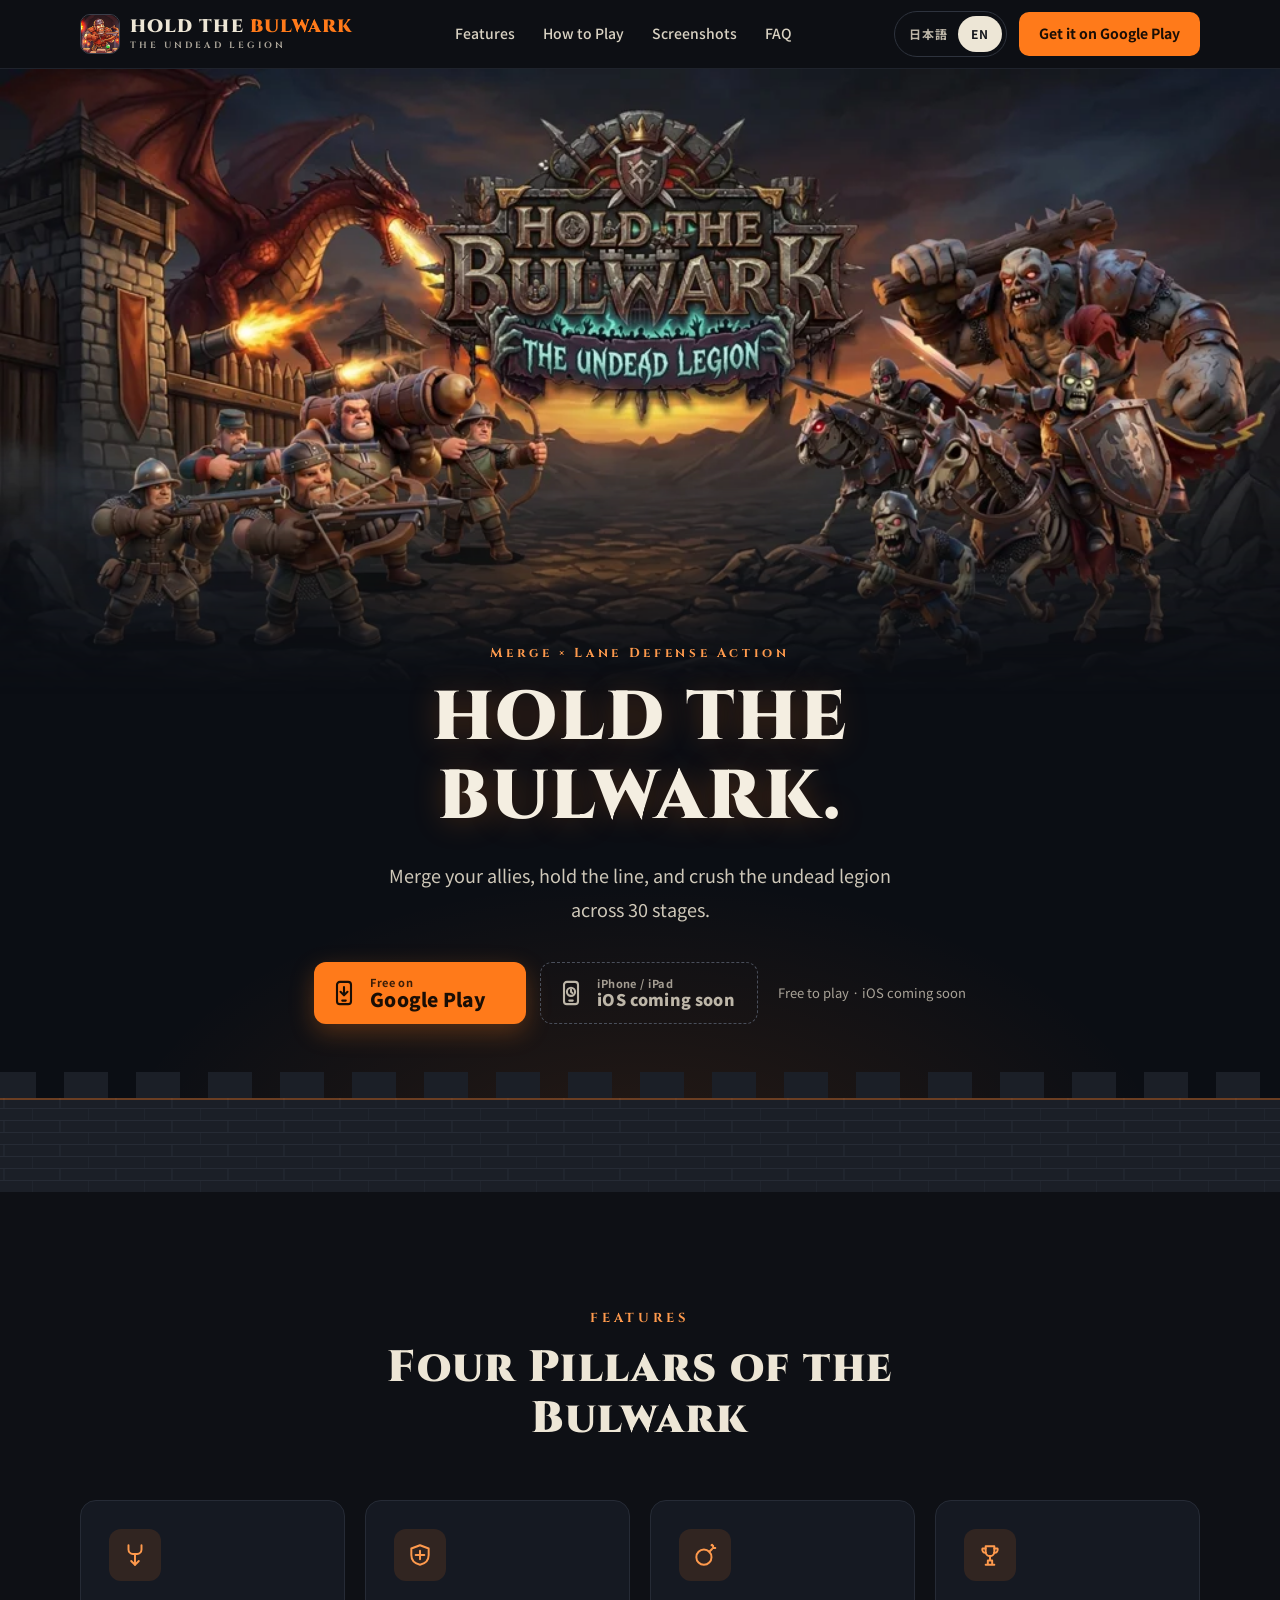
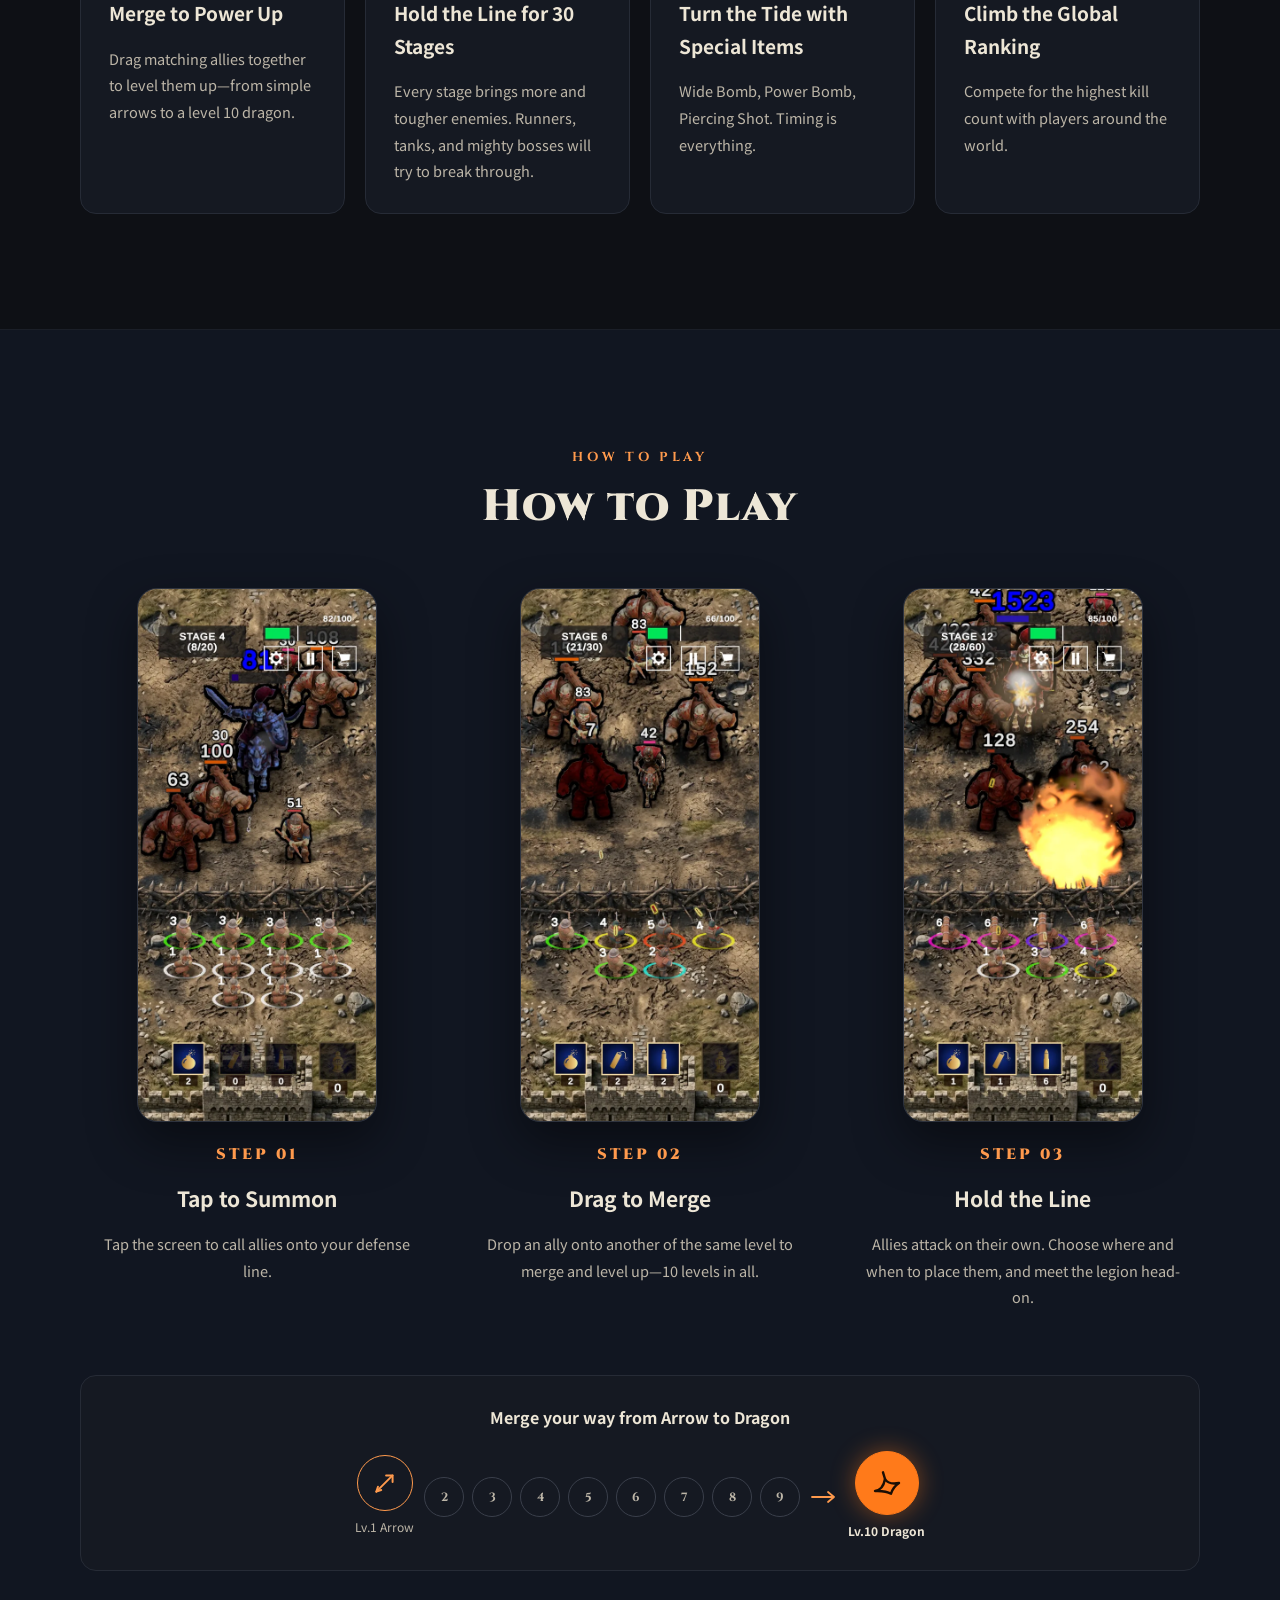
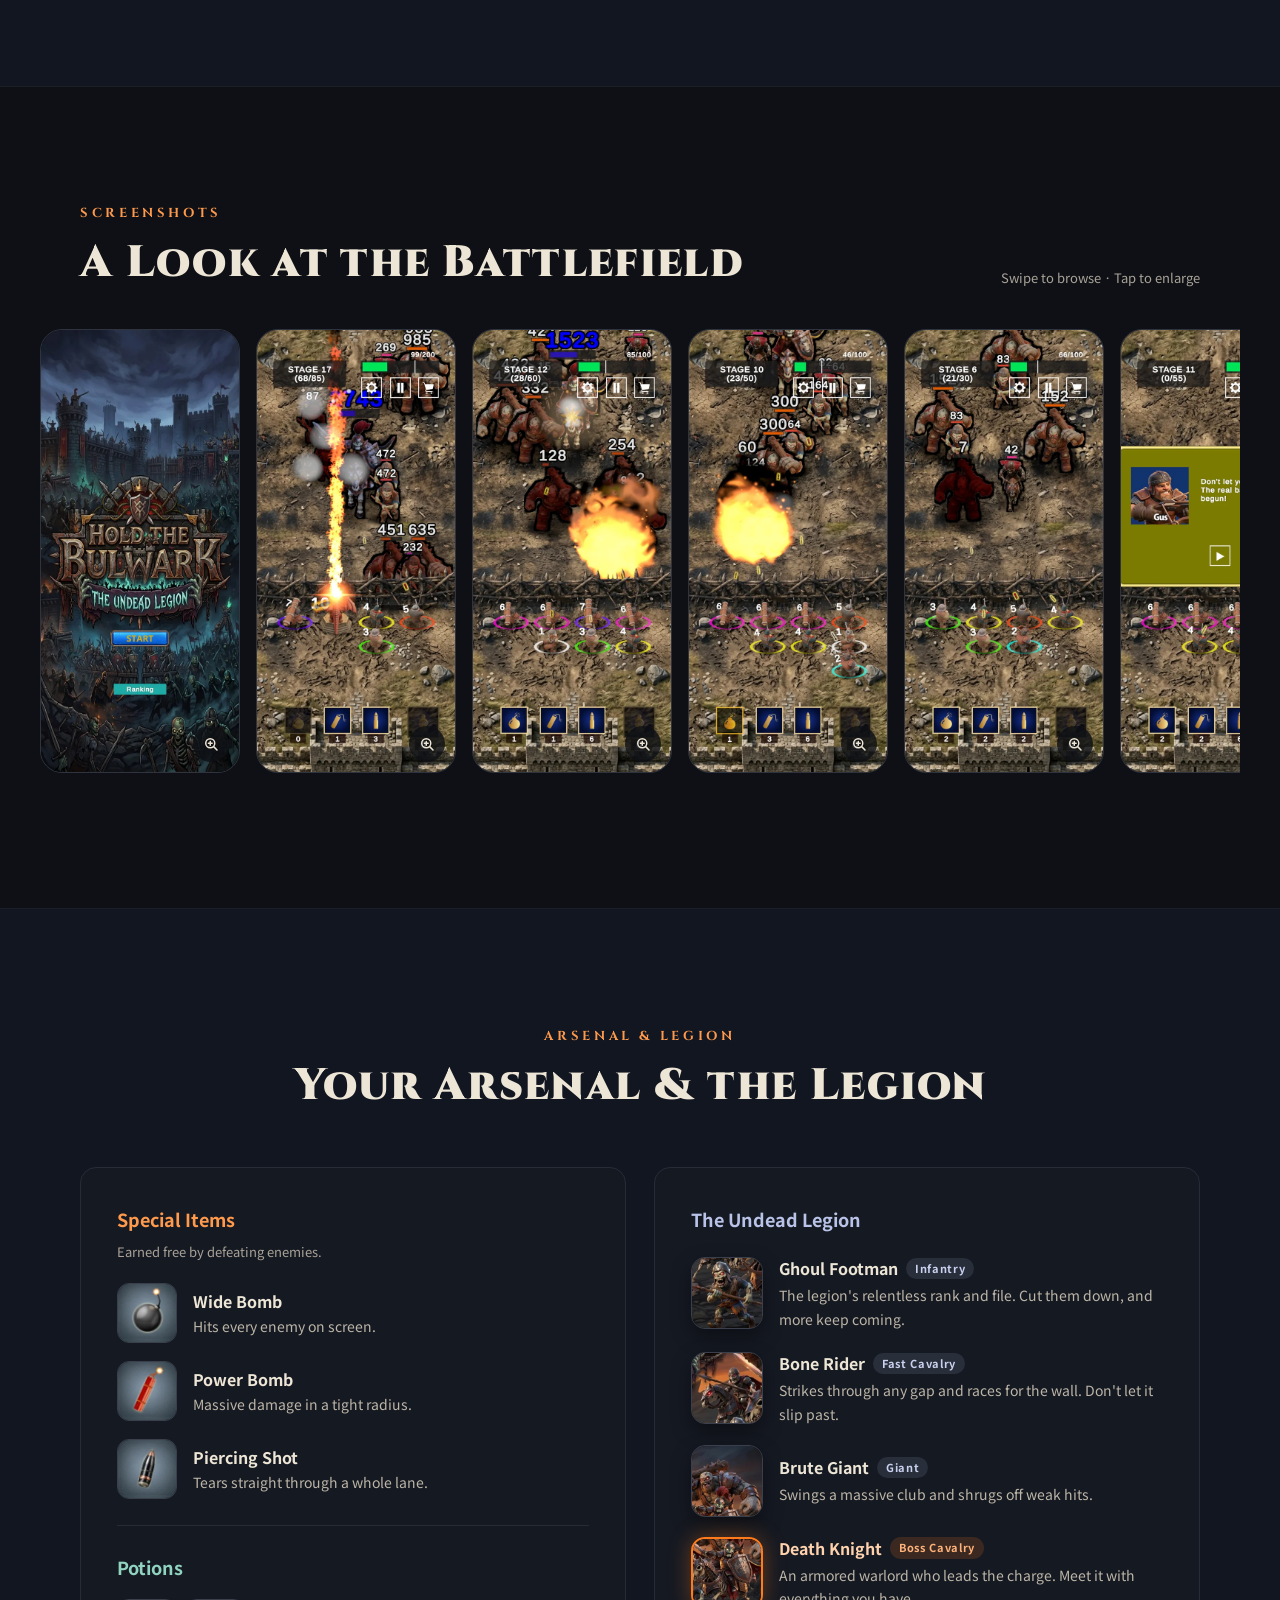
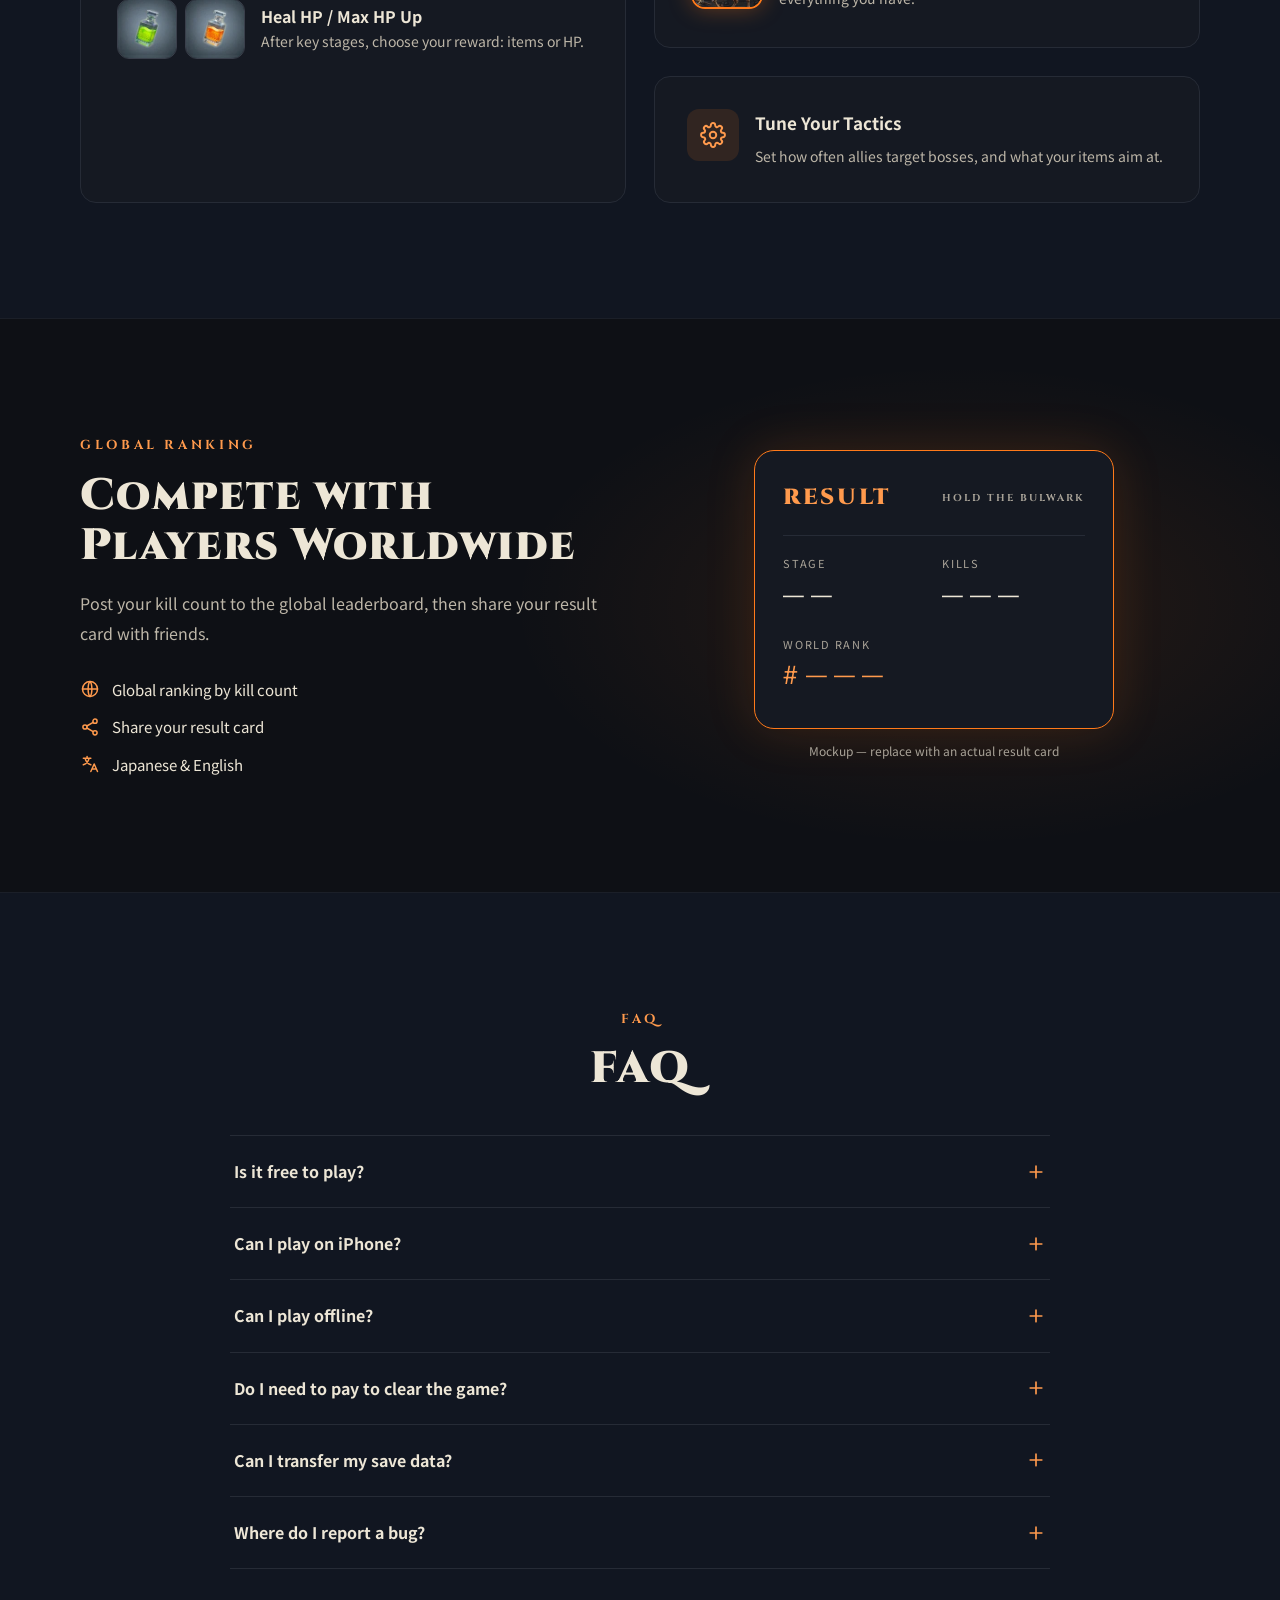
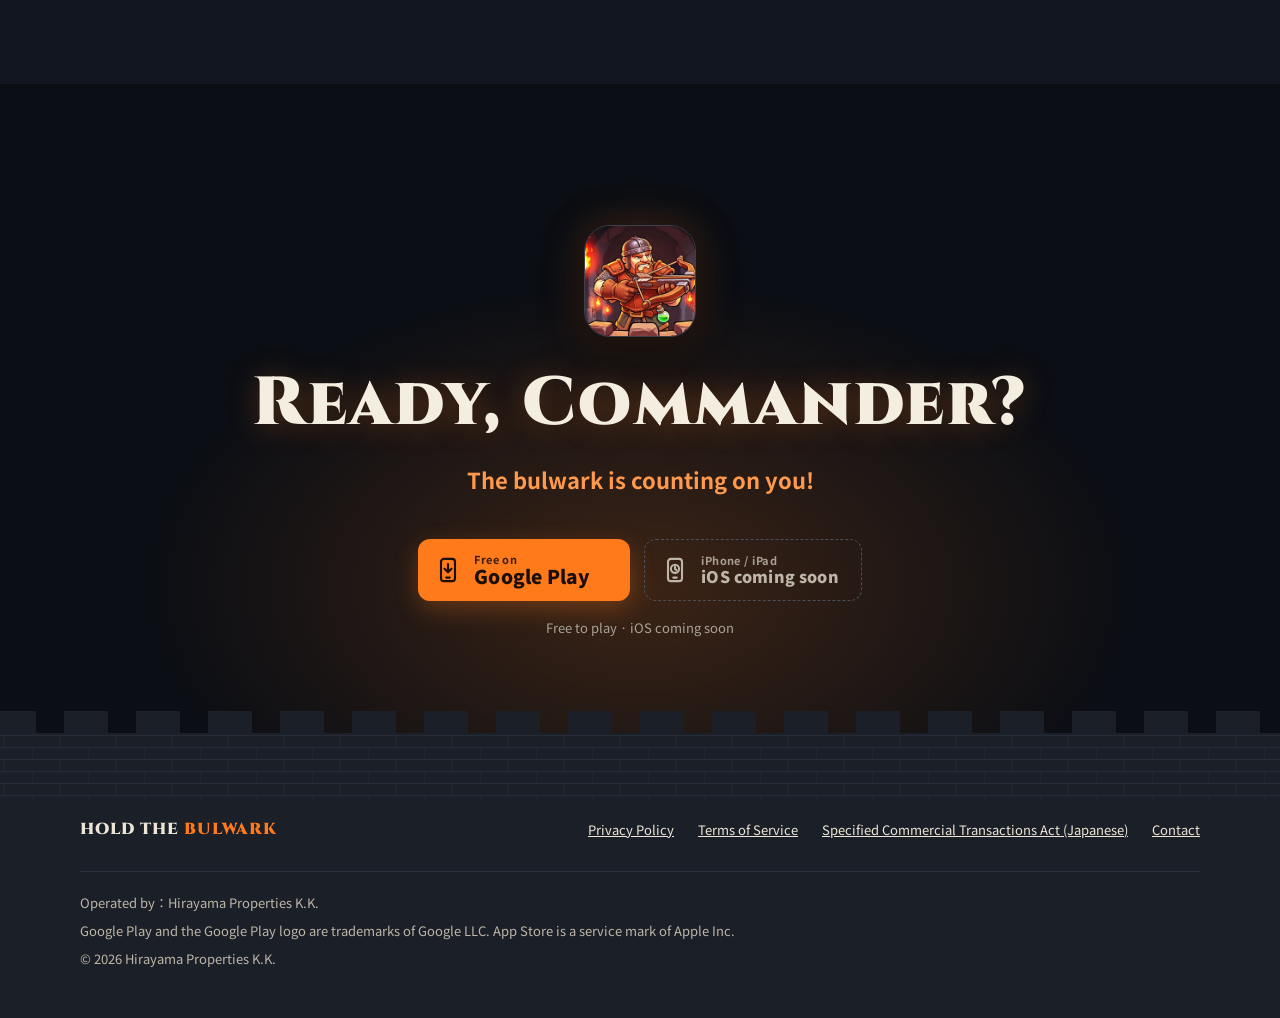
==== commit aa940641: "Replace contact email with the contact form Legal pages, tokusho, FAQ answer, and footer now point t" ====
--- a/index.html
+++ b/index.html
@@ -345,7 +345,7 @@
 <details><summary>オフラインでも遊べますか？<svg class="chev" width="20" height="20" viewBox="0 0 24 24" fill="none" stroke="currentColor" stroke-width="2" stroke-linecap="round" aria-hidden="true"><path d="M12 5v14M5 12h14"></path></svg></summary><p>はい、オフラインでも遊べます。ただし、世界ランキング・広告・アプリ内課金の利用には、インターネット接続が必要です。</p></details>
 <details><summary>課金しないとクリアできませんか？<svg class="chev" width="20" height="20" viewBox="0 0 24 24" fill="none" stroke="currentColor" stroke-width="2" stroke-linecap="round" aria-hidden="true"><path d="M12 5v14M5 12h14"></path></svg></summary><p>特別なアイテムは、敵を倒すと無料で手に入ります。広告の視聴やアプリ内課金は、すべて任意です。</p></details>
 <details><summary>データの引き継ぎはできますか？<svg class="chev" width="20" height="20" viewBox="0 0 24 24" fill="none" stroke="currentColor" stroke-width="2" stroke-linecap="round" aria-hidden="true"><path d="M12 5v14M5 12h14"></path></svg></summary><p>申し訳ありませんが、現在、データの引き継ぎには対応していません。</p></details>
-<details><summary>不具合はどこに連絡すればいいですか？<svg class="chev" width="20" height="20" viewBox="0 0 24 24" fill="none" stroke="currentColor" stroke-width="2" stroke-linecap="round" aria-hidden="true"><path d="M12 5v14M5 12h14"></path></svg></summary><p>お問い合わせ先は、ページ下部の「特定商取引法に基づく表記」に記載しています。端末名・OSのバージョン・発生した状況を添えていただけると、調査がスムーズです。</p></details>
+<details><summary>不具合はどこに連絡すればいいですか？<svg class="chev" width="20" height="20" viewBox="0 0 24 24" fill="none" stroke="currentColor" stroke-width="2" stroke-linecap="round" aria-hidden="true"><path d="M12 5v14M5 12h14"></path></svg></summary><p>ページ下部の「お問い合わせ」フォームからご連絡ください。端末名・OSのバージョン・発生した状況を添えていただけると、調査がスムーズです。</p></details>
 </div>
 </div>
 </section>
@@ -389,6 +389,7 @@
 <a href="privacy/" style="color: #EDE6D6; padding: 10px 0">プライバシーポリシー</a>
 <a href="terms/" style="color: #EDE6D6; padding: 10px 0">利用規約</a>
 <a href="tokusho/" style="color: #EDE6D6; padding: 10px 0">特定商取引法に基づく表記</a>
+<a href="https://forms.gle/QtNSUzpAxisWaQEp6" target="_blank" rel="noopener" style="color: #EDE6D6; padding: 10px 0">お問い合わせ</a>
 </nav>
 </div>
 <div style="height: 1px; background: #2A2F3A"></div>
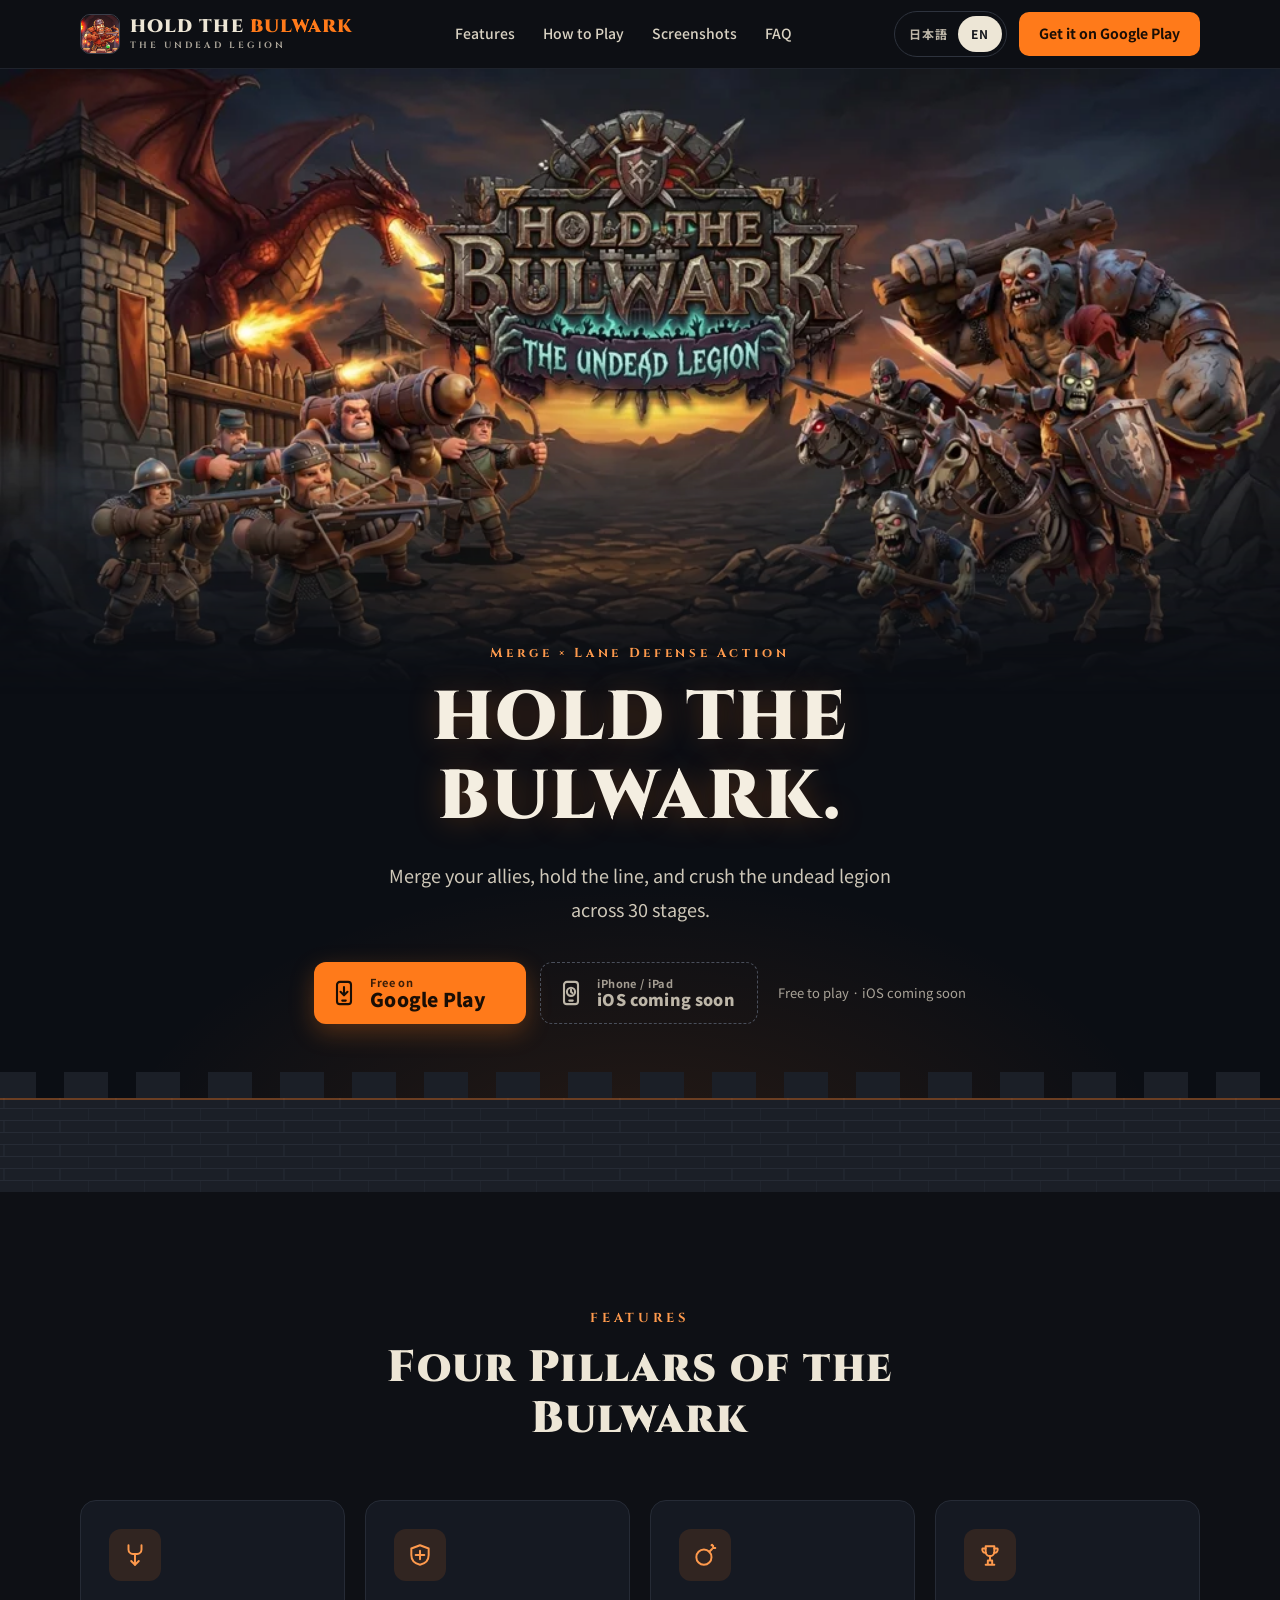
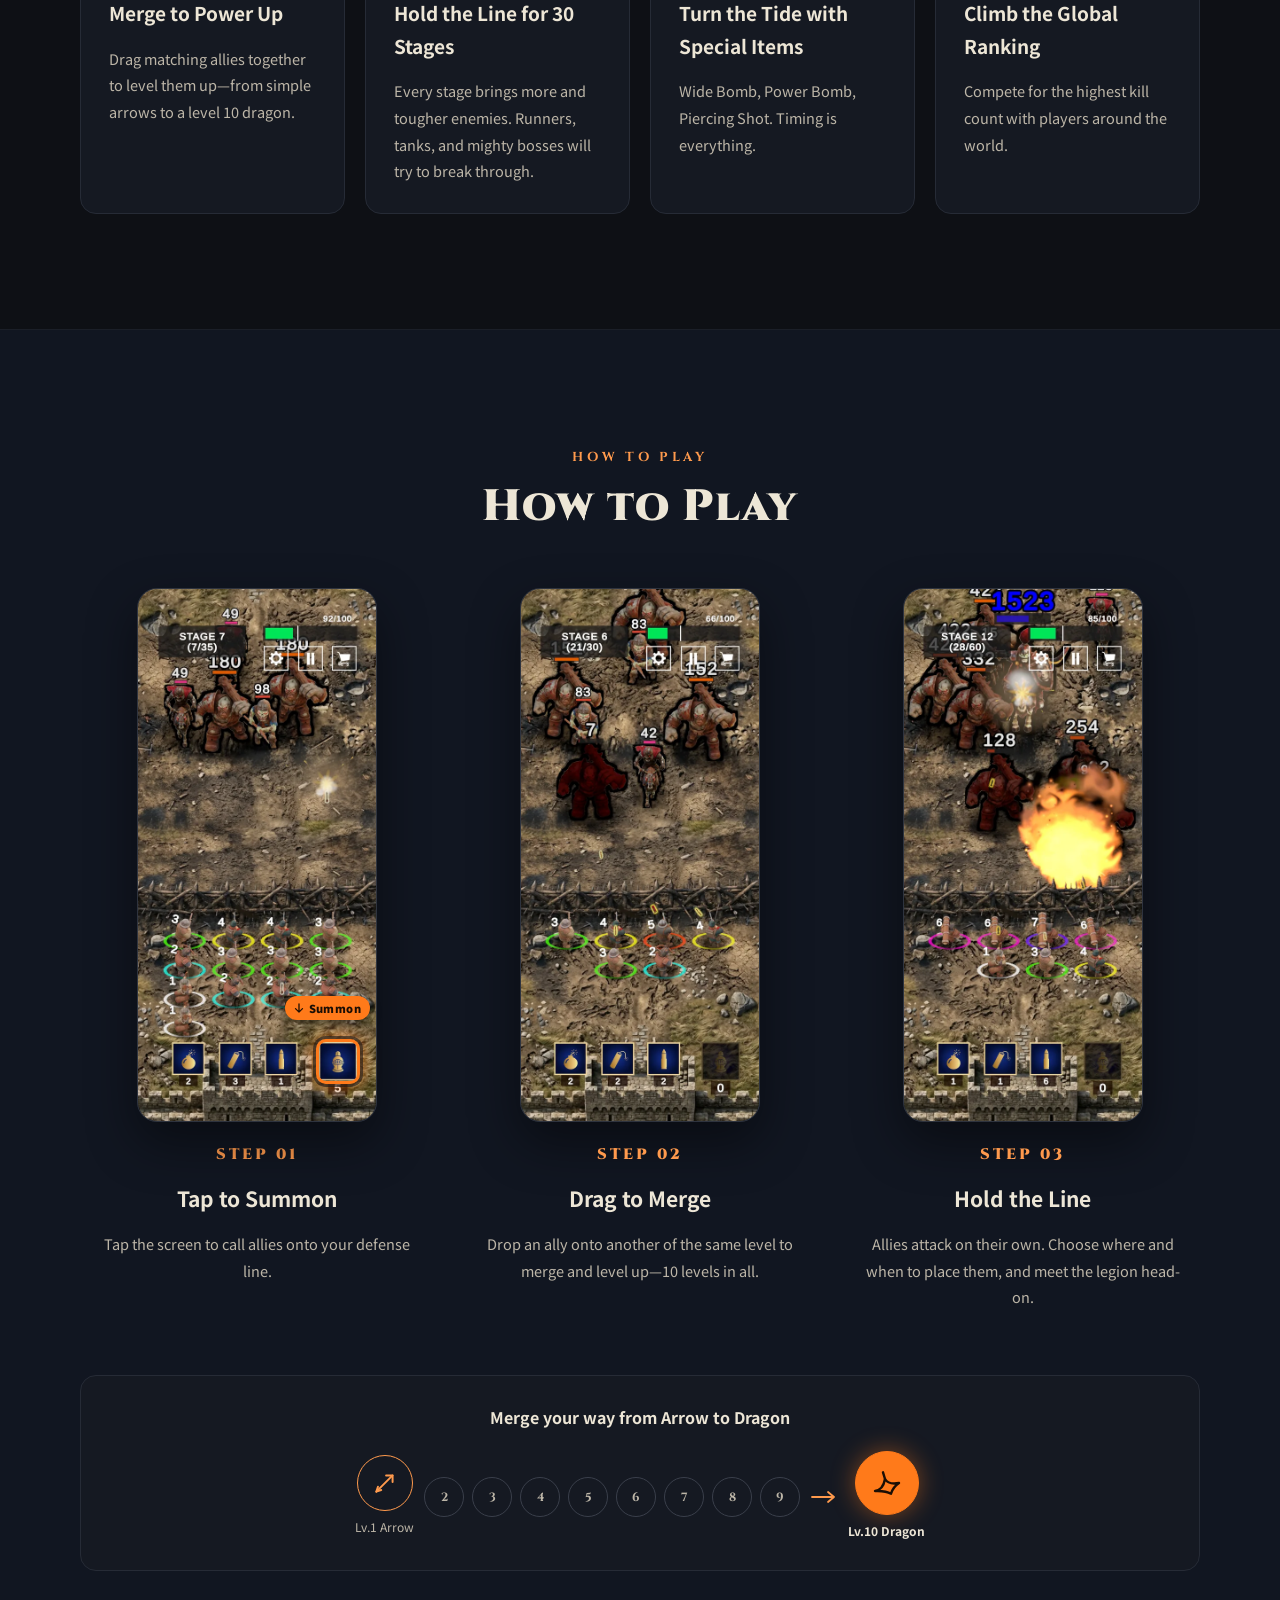
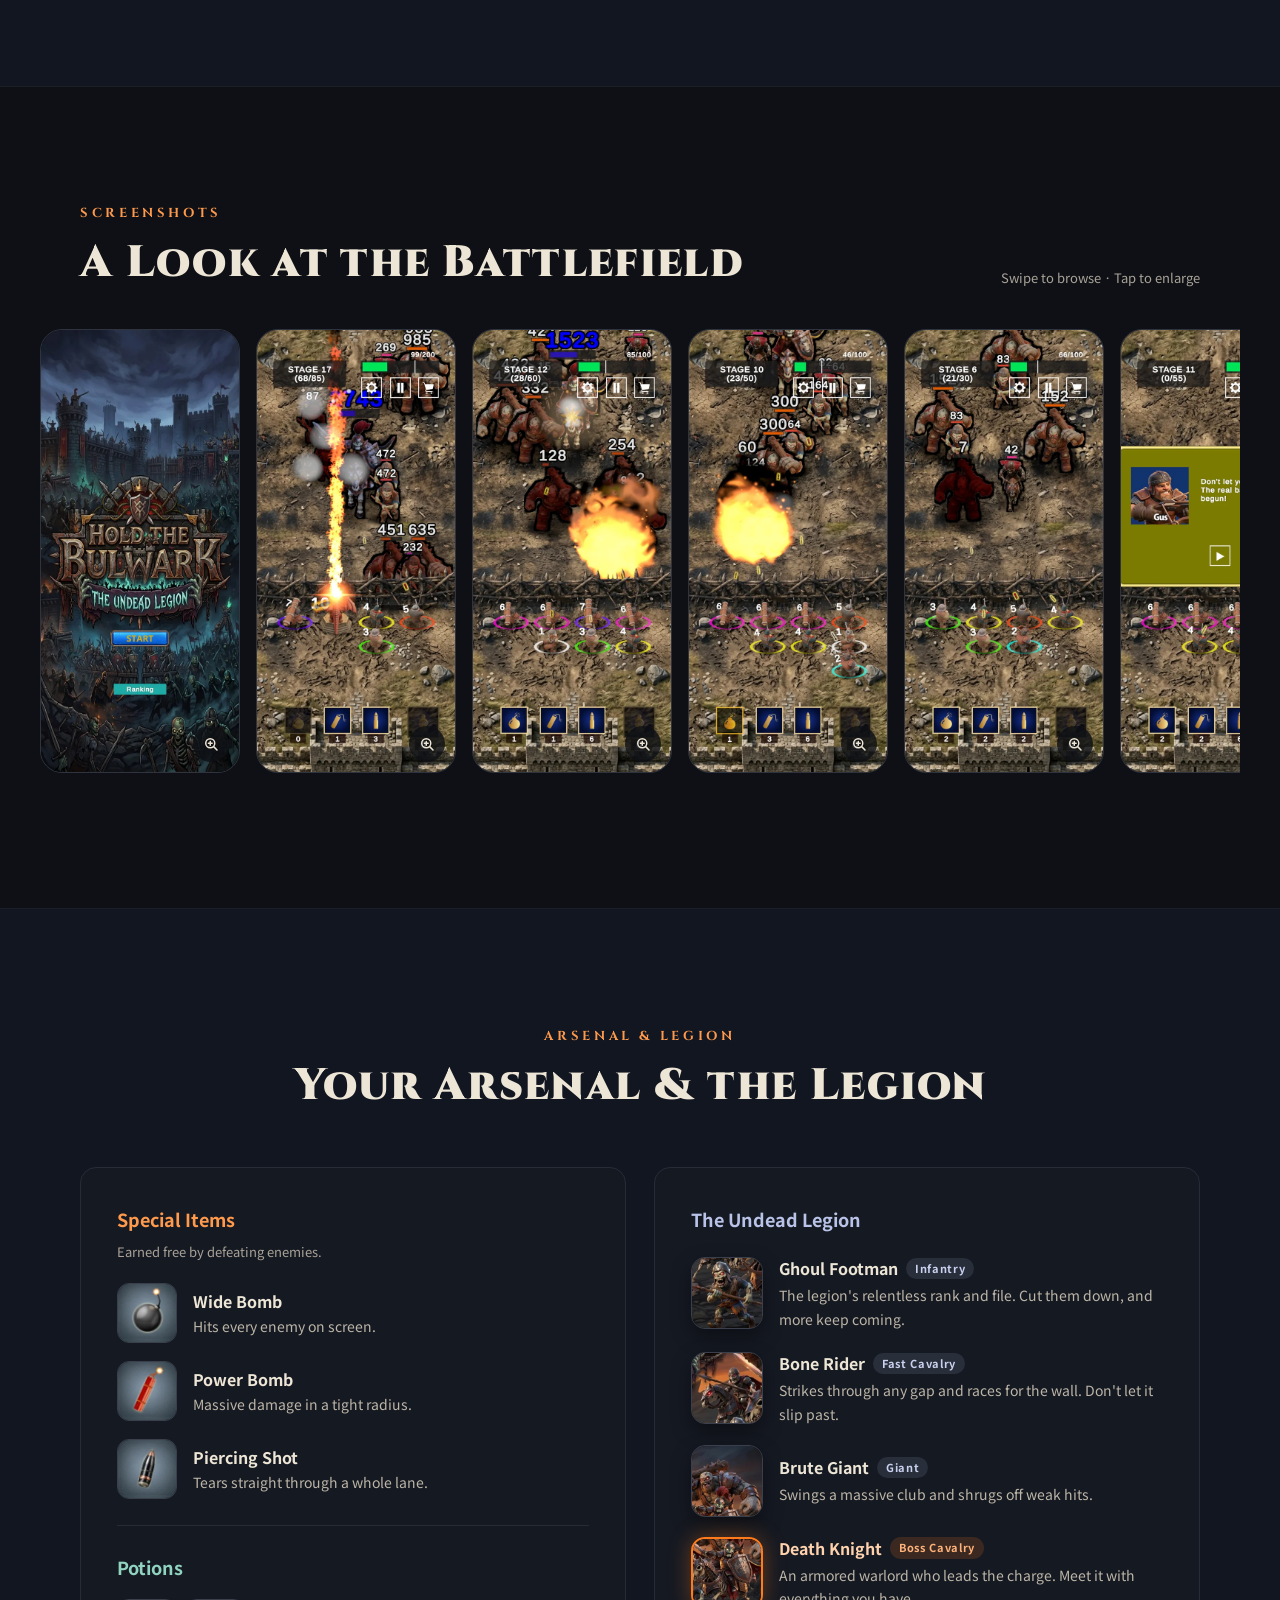
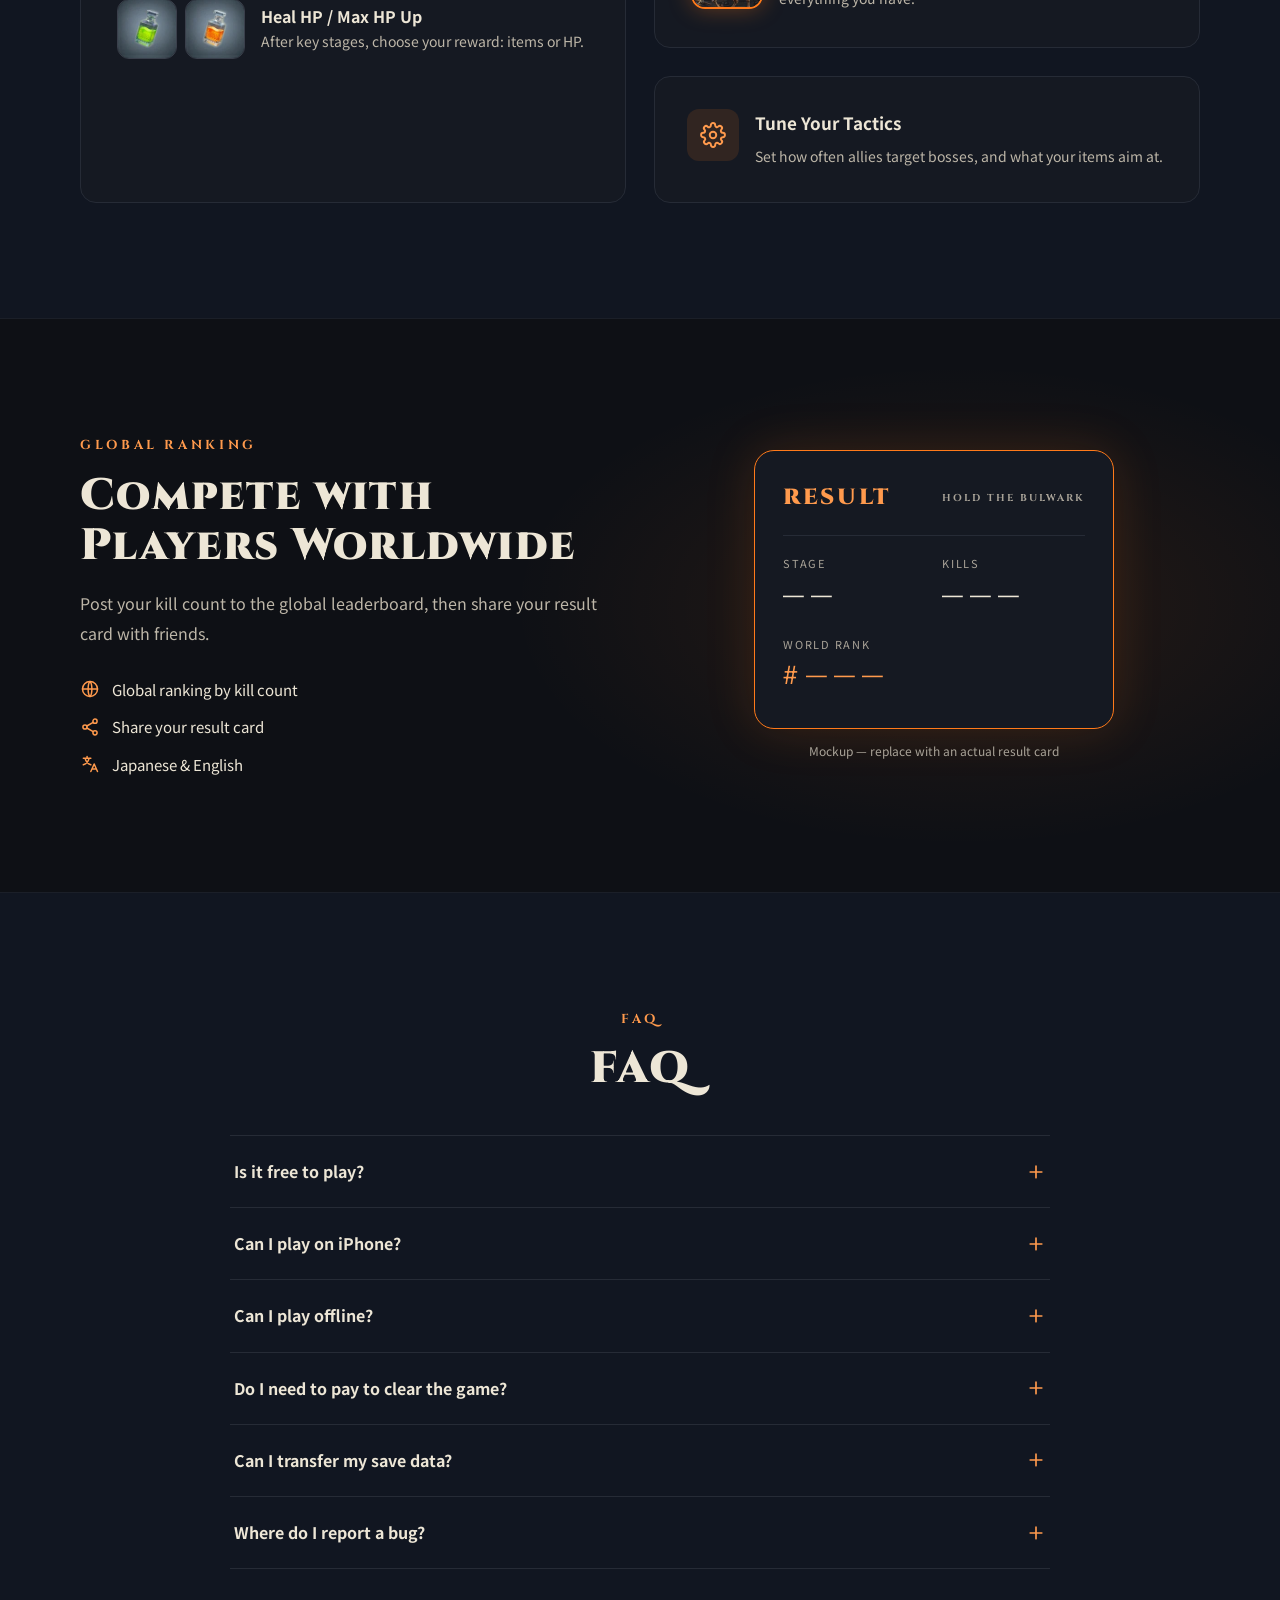
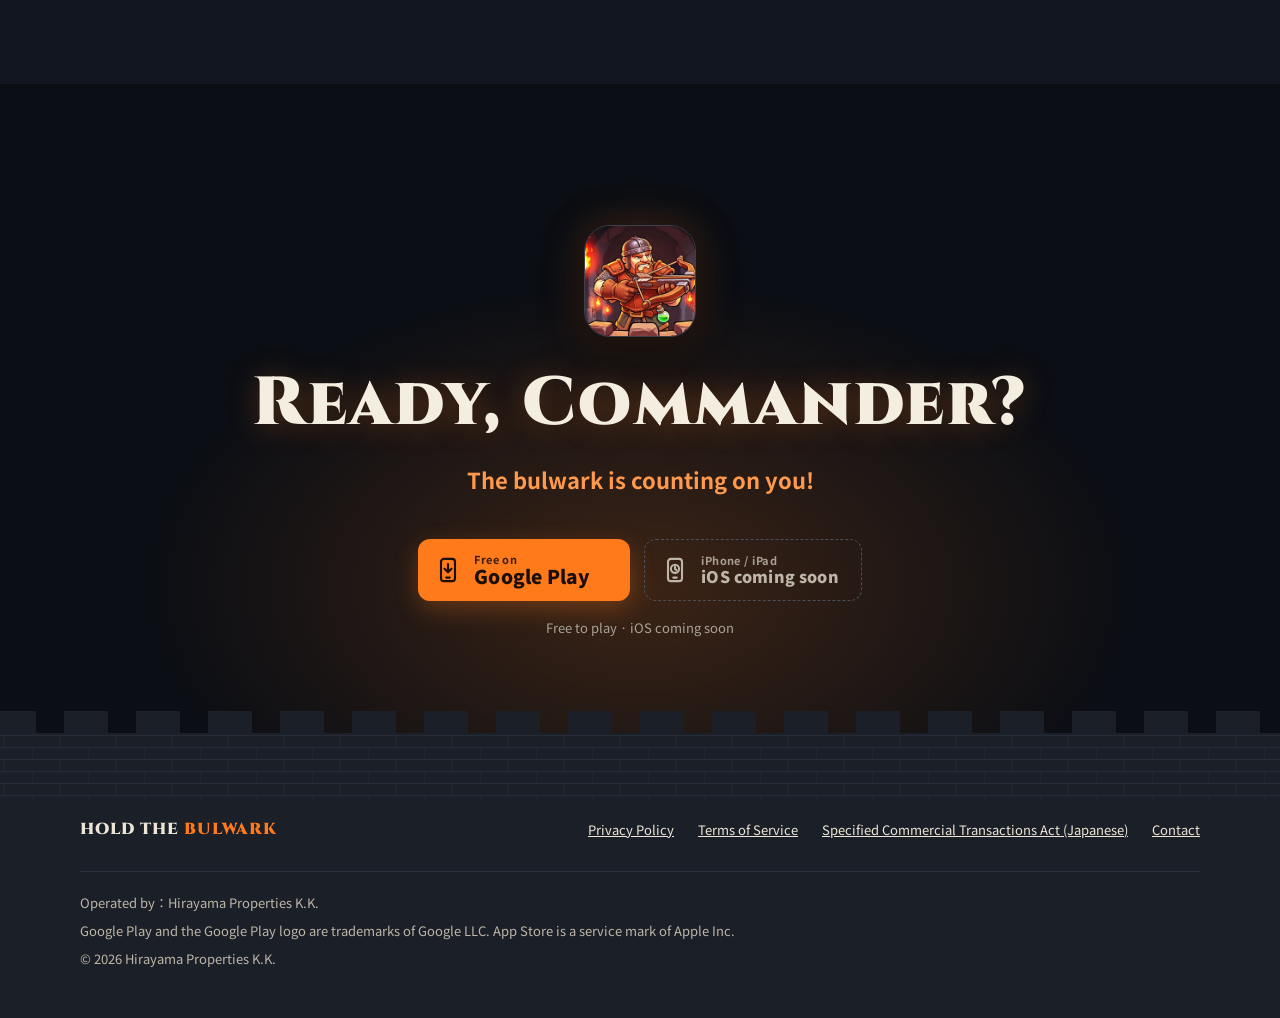
==== commit 9ba04686: "Step 1: new screenshot with the summon button highlighted Co-Authored-By: Claude Opus 5.5 <noreply@a" ====
--- a/index.html
+++ b/index.html
@@ -159,7 +159,11 @@
 </div>
 <div class="step-grid">
 <div class="reveal" style="display: flex; flex-direction: column; align-items: center; text-align: center; gap: 14px">
-<img class="step-img" src="assets/img/shot-s04.webp" alt="タップで、召喚" loading="lazy">
+<div class="step-media">
+<img class="step-img" src="assets/img/shot-s07.webp" alt="画面右下の召喚ボタン（騎士のかぶと）をタップして味方を呼ぶ画面" loading="lazy">
+<span class="tap-ring" aria-hidden="true"></span>
+<span class="tap-tag" aria-hidden="true"><svg width="14" height="14" viewBox="0 0 24 24" fill="none" stroke="currentColor" stroke-width="2.2" stroke-linecap="round" stroke-linejoin="round"><path d="M12 5v14M6 13l6 6 6-6"></path></svg>召喚ボタン</span>
+</div>
 <span class="logo" style="font-weight: 900; font-size: 15px; letter-spacing: 0.2em; color: #FF9A4D; margin-top: 6px">STEP 01</span>
 <h3 style="margin: 0; font-size: 21px; font-weight: 700">タップで、召喚</h3>
 <p style="margin: 0; color: #BDB6A8; font-size: 14.5px; line-height: 1.85; max-width: 320px">召喚ボタンをタップして、味方を防衛ラインに呼び出そう。</p>
--- a/assets/css/style.css
+++ b/assets/css/style.css
@@ -68,6 +68,13 @@
 .hero-text{grid-column:auto;max-width:780px;margin-top:clamp(-80px,-4vw,-16px)}
 .hero-text .hero-sub{margin:20px auto 0}
 .hero-text .hero-cta,.hero-text .badges{justify-content:center}
+.step-media{position:relative;width:100%;max-width:240px}
+.step-media .step-img{max-width:none}
+.tap-ring{position:absolute;left:74.6%;top:84.6%;width:18%;height:8.4%;border:3px solid #FF7A1A;border-radius:10px;box-shadow:0 0 0 3px rgba(14,16,21,.55),0 0 18px rgba(255,122,26,.85);animation:tapPulse 1.6s ease-in-out infinite;pointer-events:none}
+.tap-tag{position:absolute;right:3%;top:76.4%;display:inline-flex;align-items:center;gap:3px;padding:3px 9px 3px 7px;border-radius:999px;background:#FF7A1A;color:#1A0E05;font-size:11px;font-weight:900;letter-spacing:.04em;white-space:nowrap;box-shadow:0 4px 12px rgba(0,0,0,.45);animation:tapBob 1.6s ease-in-out infinite;pointer-events:none}
+@keyframes tapPulse{0%,100%{transform:scale(1);opacity:1}50%{transform:scale(1.08);opacity:.75}}
+@keyframes tapBob{0%,100%{transform:translateY(0)}50%{transform:translateY(3px)}}
+@media (prefers-reduced-motion:reduce){.tap-ring,.tap-tag{animation:none}}
 .step-img{width:100%;max-width:240px;aspect-ratio:9/20;object-fit:cover;border-radius:20px;border:1px solid #2E333E;box-shadow:0 20px 50px rgba(0,0,0,.45);display:block}
 .item-img{width:60px;height:60px;border-radius:12px;flex:none;border:1px solid #3A3F4B;display:block}
 .foe-img{width:72px;height:72px;border-radius:14px;object-fit:cover;flex:none;border:1px solid #3A3F4B;display:block;box-shadow:0 8px 20px rgba(0,0,0,.4)}
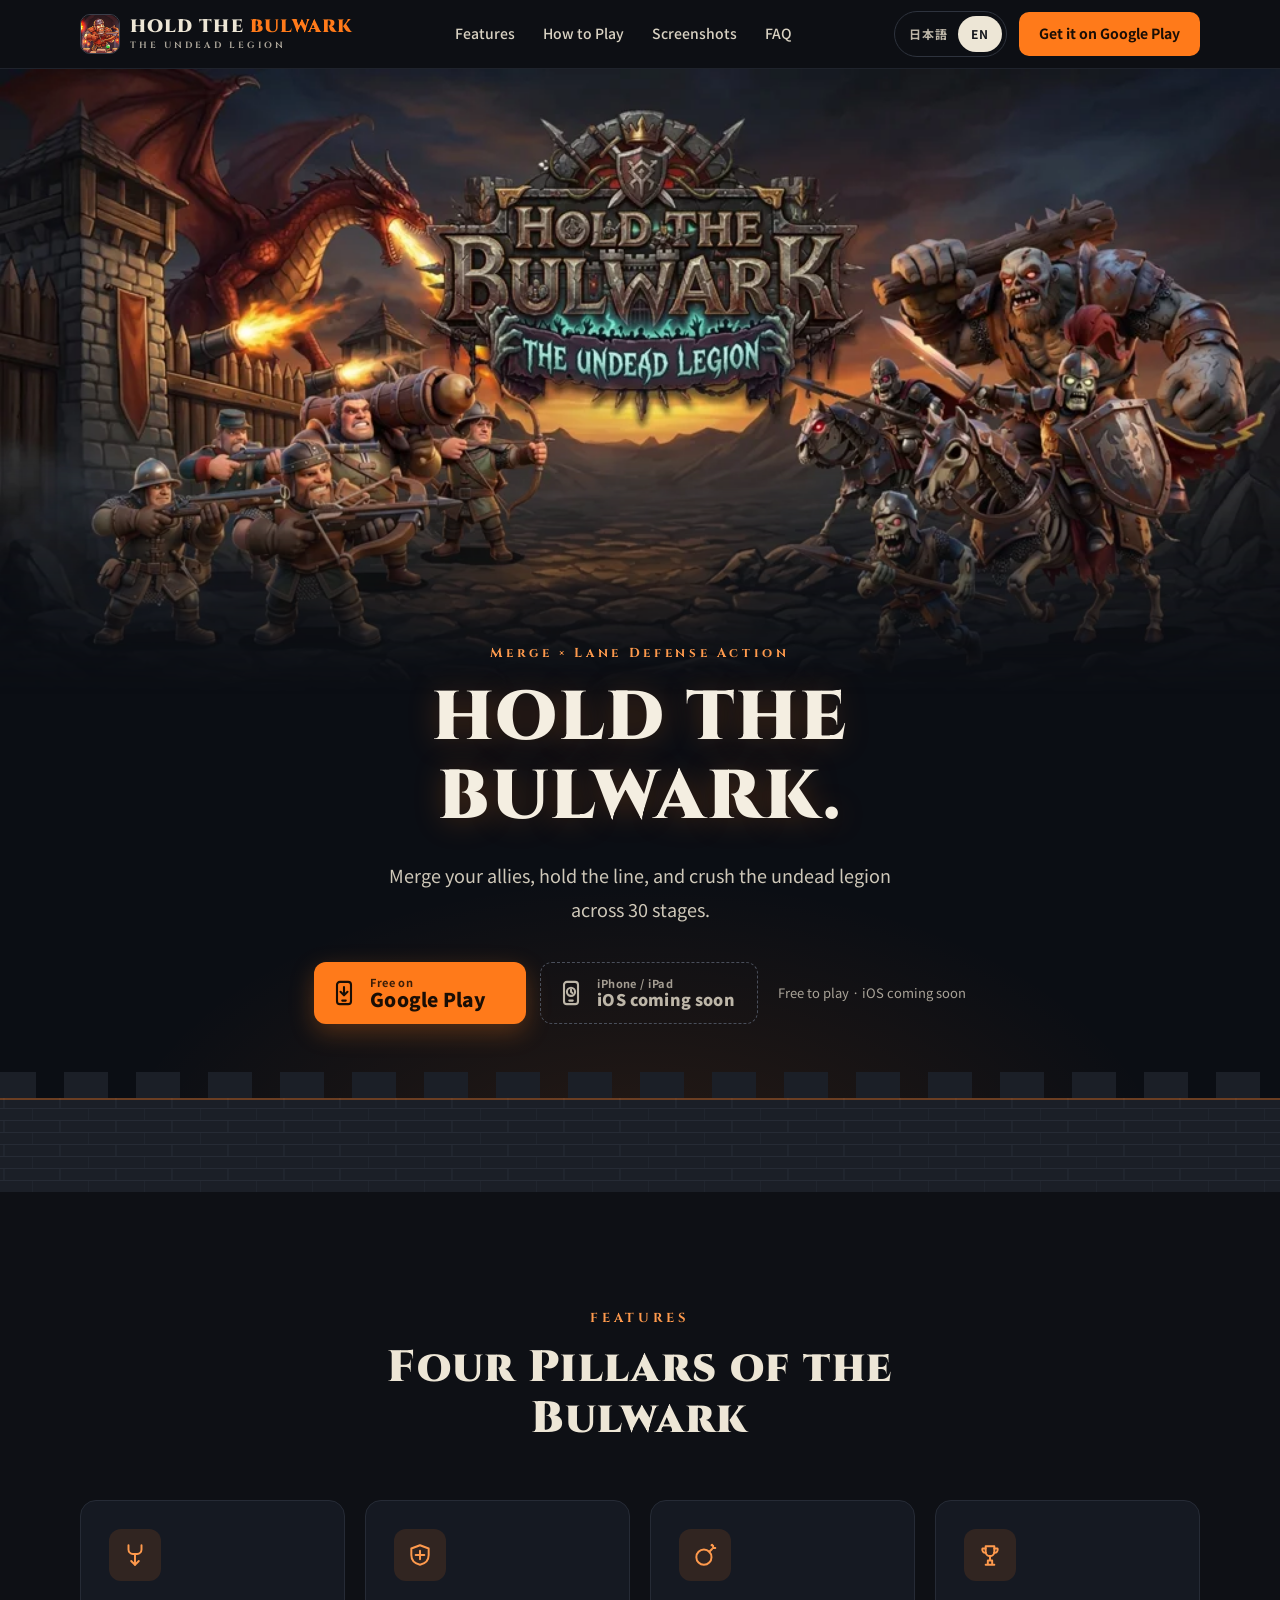
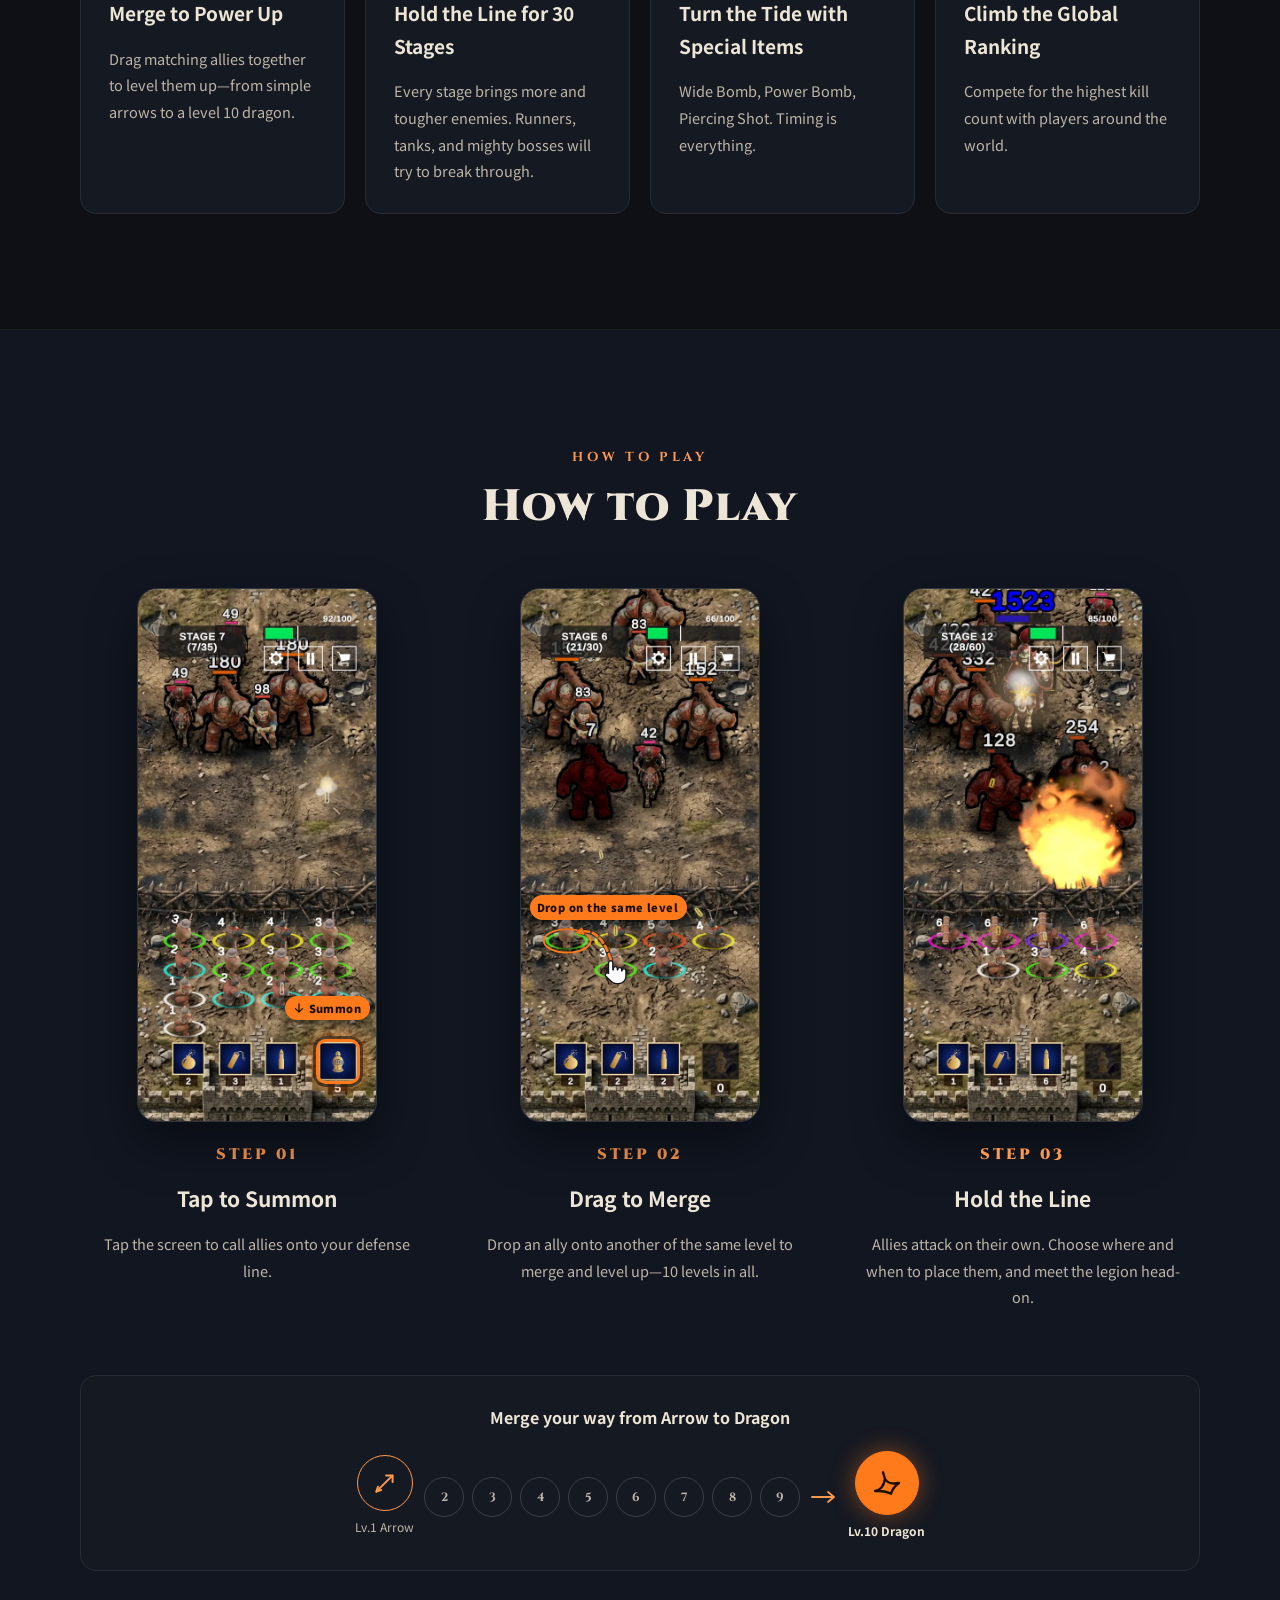
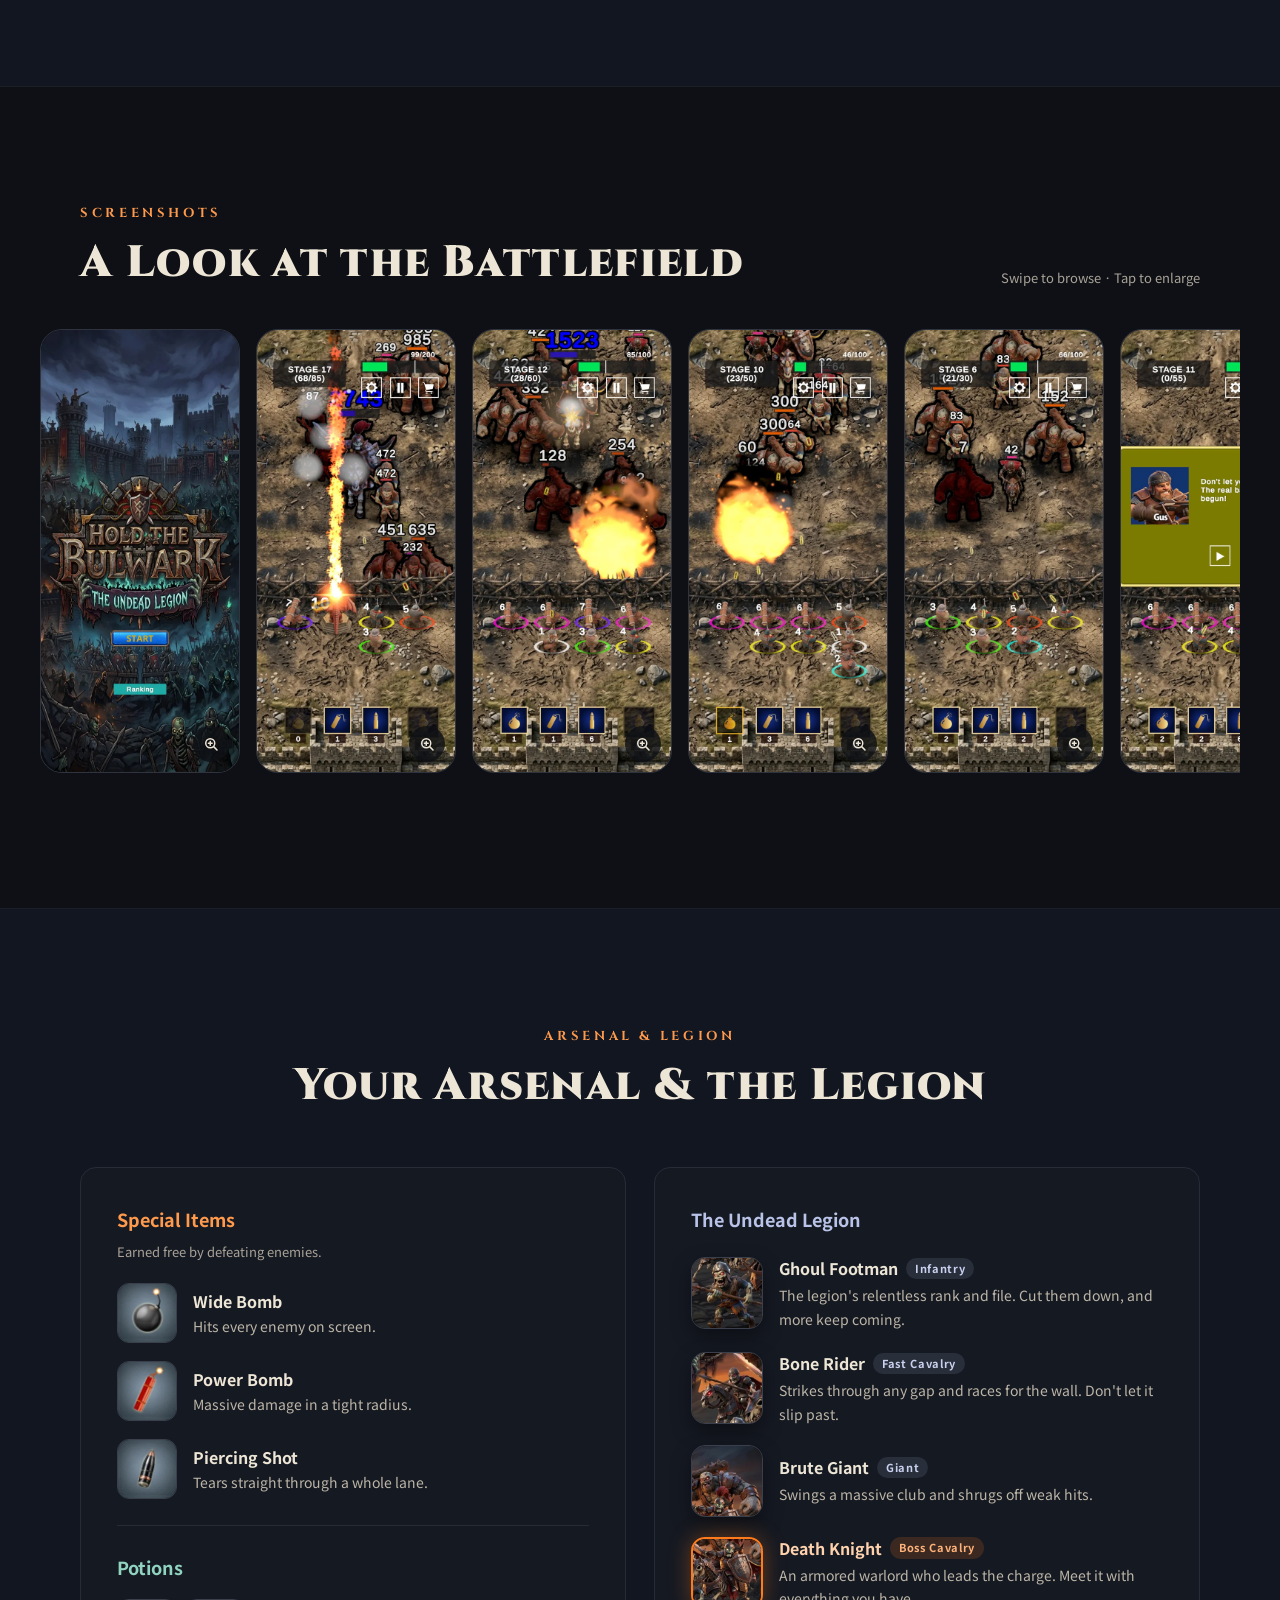
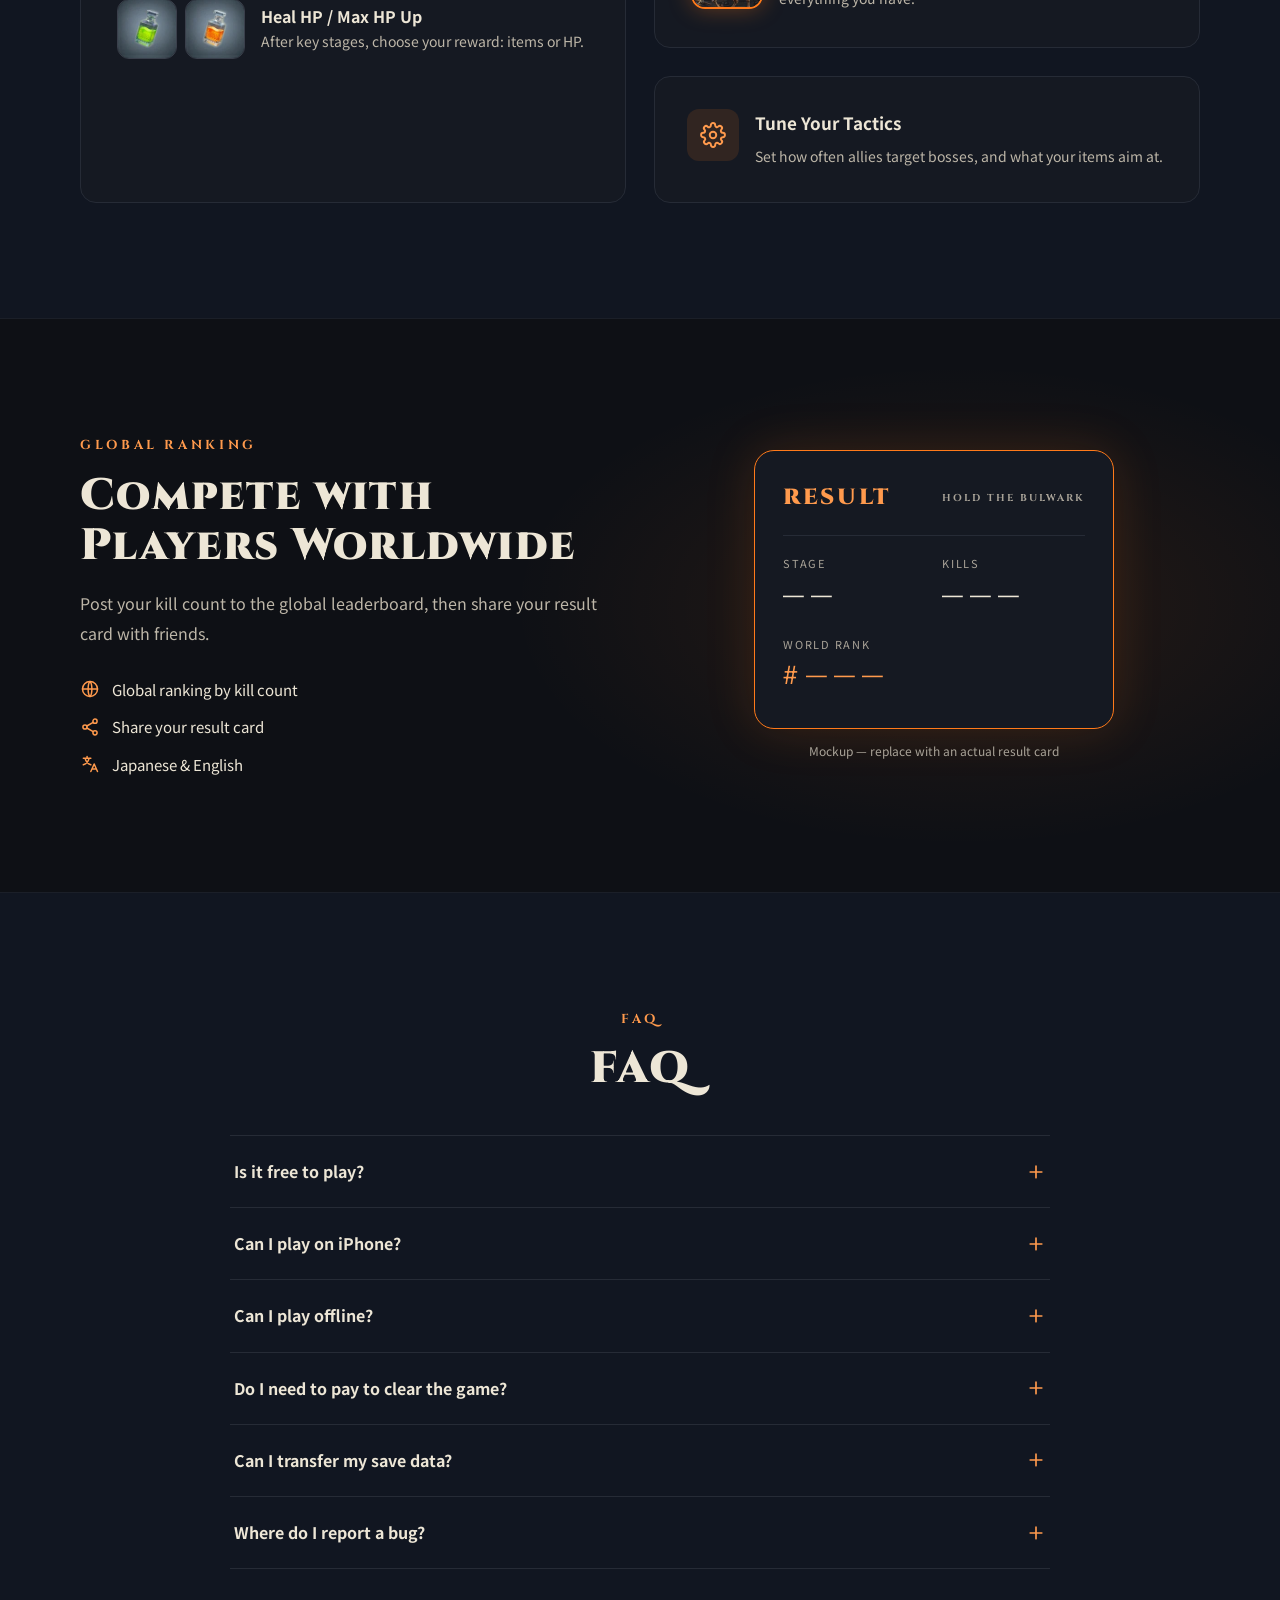
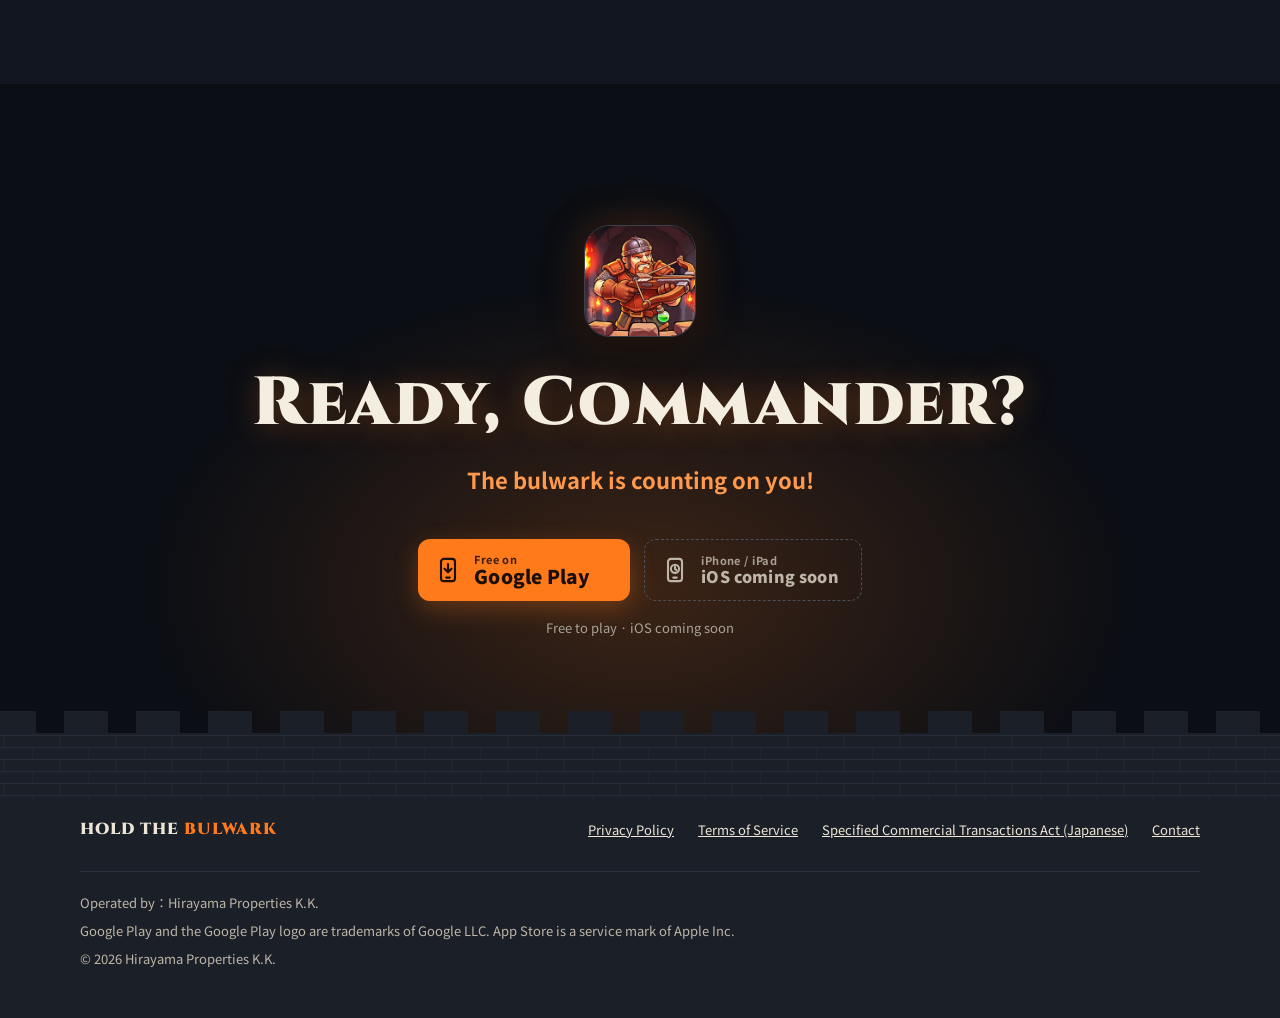
==== commit b2066cce: "Step 2: animated drag arrow showing a same-level merge Co-Authored-By: Claude Opus 5.5 <noreply@anth" ====
--- a/index.html
+++ b/index.html
@@ -169,7 +169,17 @@
 <p style="margin: 0; color: #BDB6A8; font-size: 14.5px; line-height: 1.85; max-width: 320px">召喚ボタンをタップして、味方を防衛ラインに呼び出そう。</p>
 </div>
 <div class="reveal" style="display: flex; flex-direction: column; align-items: center; text-align: center; gap: 14px">
-<img class="step-img" src="assets/img/shot-s06.webp" alt="重ねて、合体" loading="lazy">
+<div class="step-media">
+<img class="step-img" src="assets/img/shot-s06.webp" alt="下段のレベル3の味方を、上段のレベル3の味方にドラッグして合体させる画面" loading="lazy">
+<svg class="drag-ov" viewBox="0 0 900 2000" preserveAspectRatio="none" aria-hidden="true">
+<defs><marker id="drag-ah" viewBox="0 0 10 10" refX="5" refY="5" markerWidth="3.2" markerHeight="3.2" orient="auto-start-reverse"><path d="M0 0L10 5L0 10z" fill="#FF7A1A"></path></marker></defs>
+<ellipse class="drag-target" cx="177" cy="1323" rx="88" ry="44" fill="none" stroke="#FF7A1A" stroke-width="7"></ellipse>
+<path d="M340 1392 Q 300 1270 222 1290" fill="none" stroke="rgba(14,16,21,0.55)" stroke-width="18" stroke-linecap="round"></path>
+<path class="drag-path" d="M340 1392 Q 300 1270 222 1290" fill="none" stroke="#FF7A1A" stroke-width="10" stroke-linecap="round" stroke-dasharray="20 14" marker-end="url(#drag-ah)"></path>
+<g class="drag-hand"><g transform="translate(316 1392) scale(4)"><path d="M6 1.5a2 2 0 0 1 2 2V10h.6V8.8a1.8 1.8 0 0 1 3.6 0V10h.5V9.6a1.8 1.8 0 0 1 3.6 0V11h.4v-.2a1.8 1.8 0 0 1 3.6 0v5.2a7 7 0 0 1-7 7h-1.6a7 7 0 0 1-5.3-2.4L1.3 15.8a1.9 1.9 0 0 1 2.8-2.5L4 13.2V3.5a2 2 0 0 1 2-2z" fill="#ffffff" stroke="#14161C" stroke-width="1.2" stroke-linejoin="round"></path></g></g>
+</svg>
+<span class="tap-tag merge-tag" aria-hidden="true">同じレベル同士を重ねて合体</span>
+</div>
 <span class="logo" style="font-weight: 900; font-size: 15px; letter-spacing: 0.2em; color: #FF9A4D; margin-top: 6px">STEP 02</span>
 <h3 style="margin: 0; font-size: 21px; font-weight: 700">重ねて、合体</h3>
 <p style="margin: 0; color: #BDB6A8; font-size: 14.5px; line-height: 1.85; max-width: 320px">同じレベルの味方に重ねてドラッグすると、合体してレベルアップ。全10レベル。</p>
--- a/assets/css/style.css
+++ b/assets/css/style.css
@@ -72,6 +72,14 @@
 .step-media .step-img{max-width:none}
 .tap-ring{position:absolute;left:74.6%;top:84.6%;width:18%;height:8.4%;border:3px solid #FF7A1A;border-radius:10px;box-shadow:0 0 0 3px rgba(14,16,21,.55),0 0 18px rgba(255,122,26,.85);animation:tapPulse 1.6s ease-in-out infinite;pointer-events:none}
 .tap-tag{position:absolute;right:3%;top:76.4%;display:inline-flex;align-items:center;gap:3px;padding:3px 9px 3px 7px;border-radius:999px;background:#FF7A1A;color:#1A0E05;font-size:11px;font-weight:900;letter-spacing:.04em;white-space:nowrap;box-shadow:0 4px 12px rgba(0,0,0,.45);animation:tapBob 1.6s ease-in-out infinite;pointer-events:none}
+.drag-ov{position:absolute;inset:0;width:100%;height:100%;pointer-events:none;overflow:visible}
+.drag-path{animation:dragDash 1s linear infinite}
+.drag-hand{animation:dragHand 2.4s ease-in-out infinite}
+.drag-target{animation:tapPulse 1.6s ease-in-out infinite;transform-box:fill-box;transform-origin:center}
+.merge-tag{left:4%;right:auto;top:57.5%;animation:none}
+@keyframes dragDash{to{stroke-dashoffset:-34}}
+@keyframes dragHand{0%{transform:translate(0,0);opacity:0}12%{opacity:1}20%{transform:translate(0,0)}65%{transform:translate(-112px,-92px);opacity:1}82%,100%{transform:translate(-112px,-92px);opacity:0}}
+@media (prefers-reduced-motion:reduce){.drag-path,.drag-hand,.drag-target{animation:none}}
 @keyframes tapPulse{0%,100%{transform:scale(1);opacity:1}50%{transform:scale(1.08);opacity:.75}}
 @keyframes tapBob{0%,100%{transform:translateY(0)}50%{transform:translateY(3px)}}
 @media (prefers-reduced-motion:reduce){.tap-ring,.tap-tag{animation:none}}
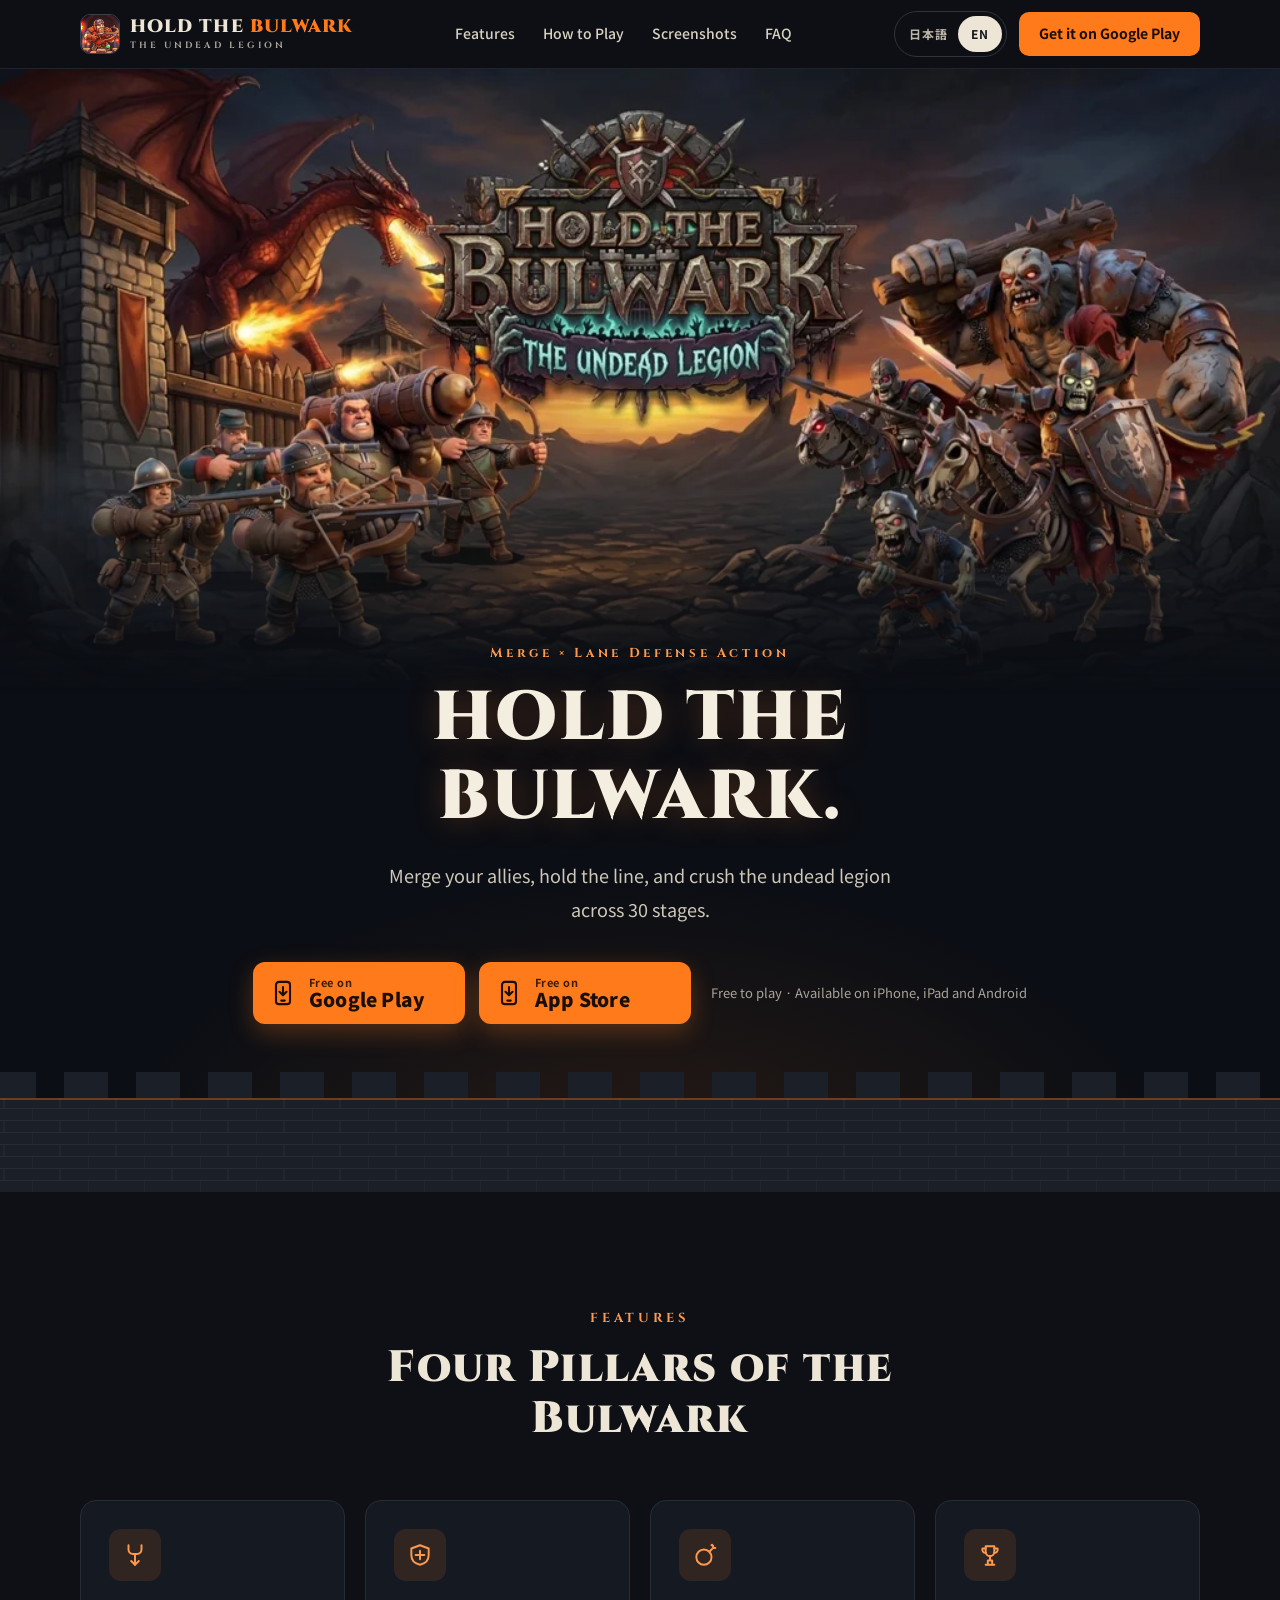
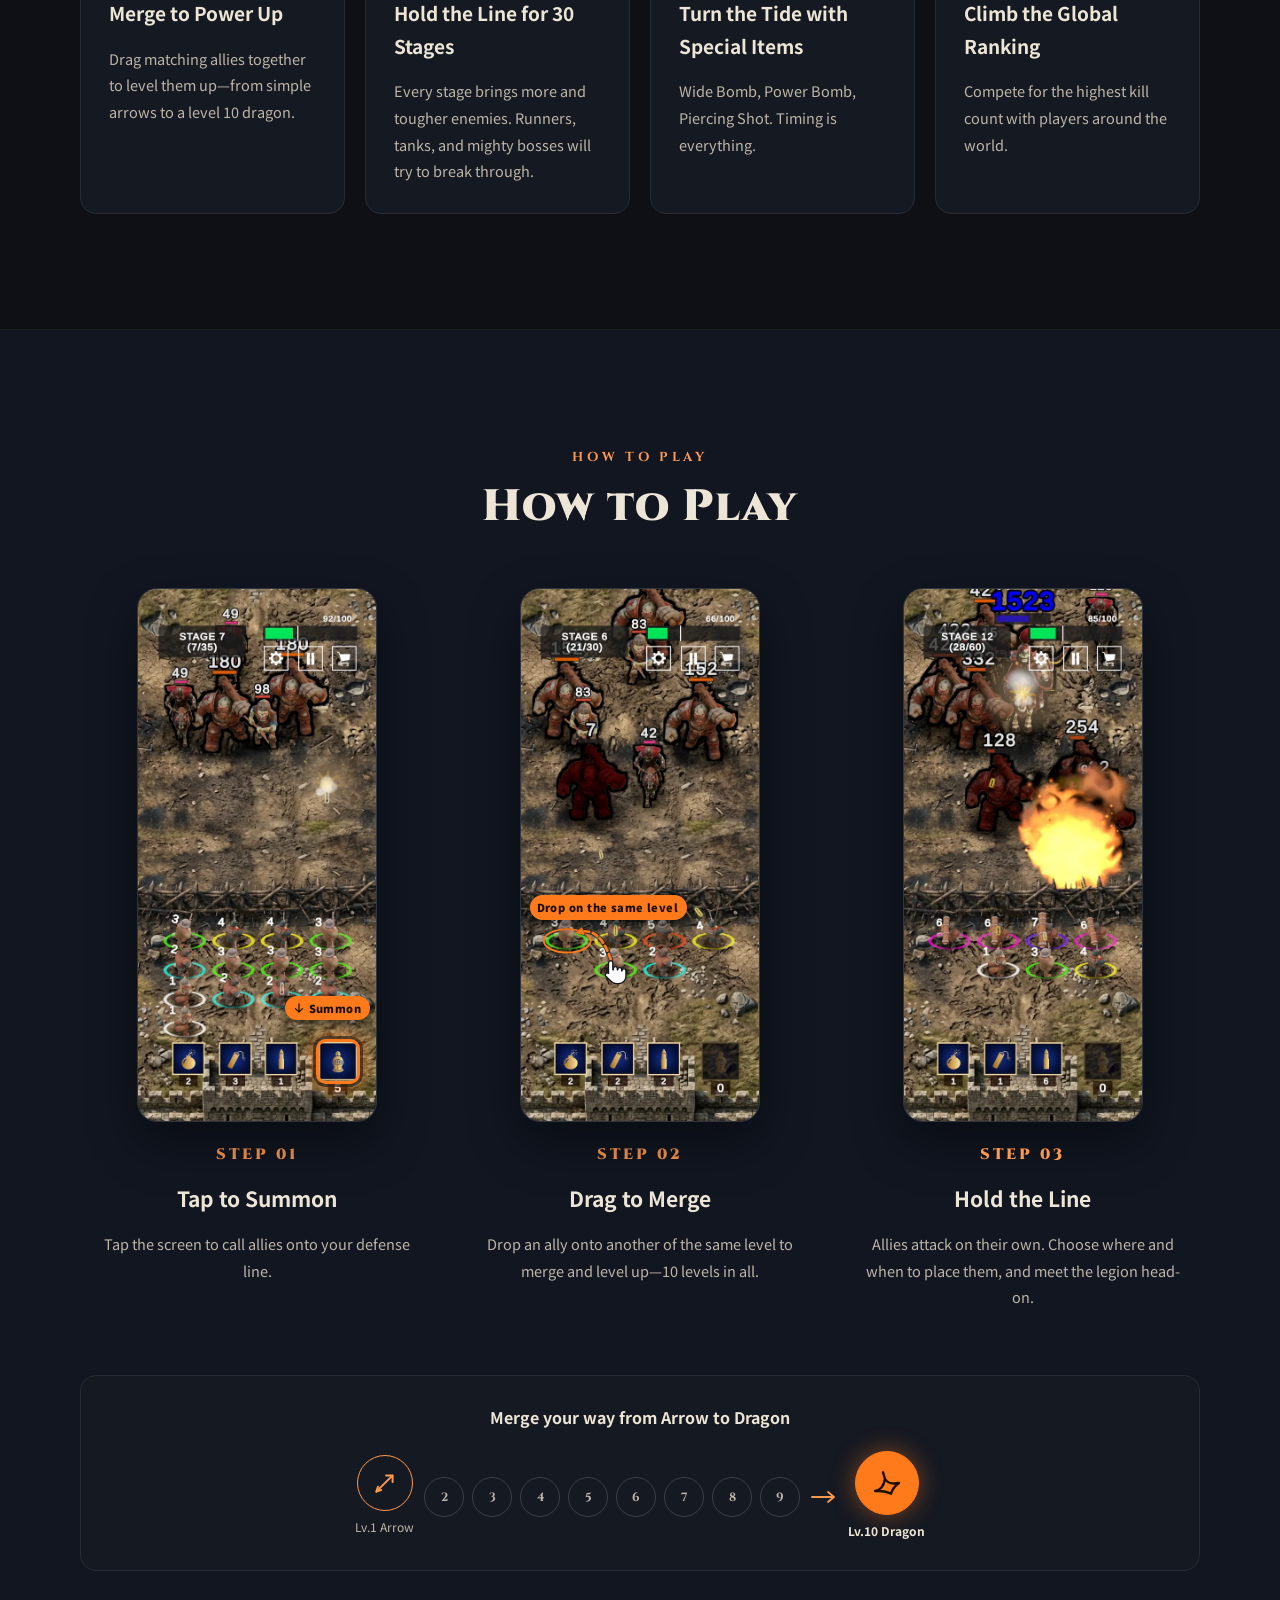
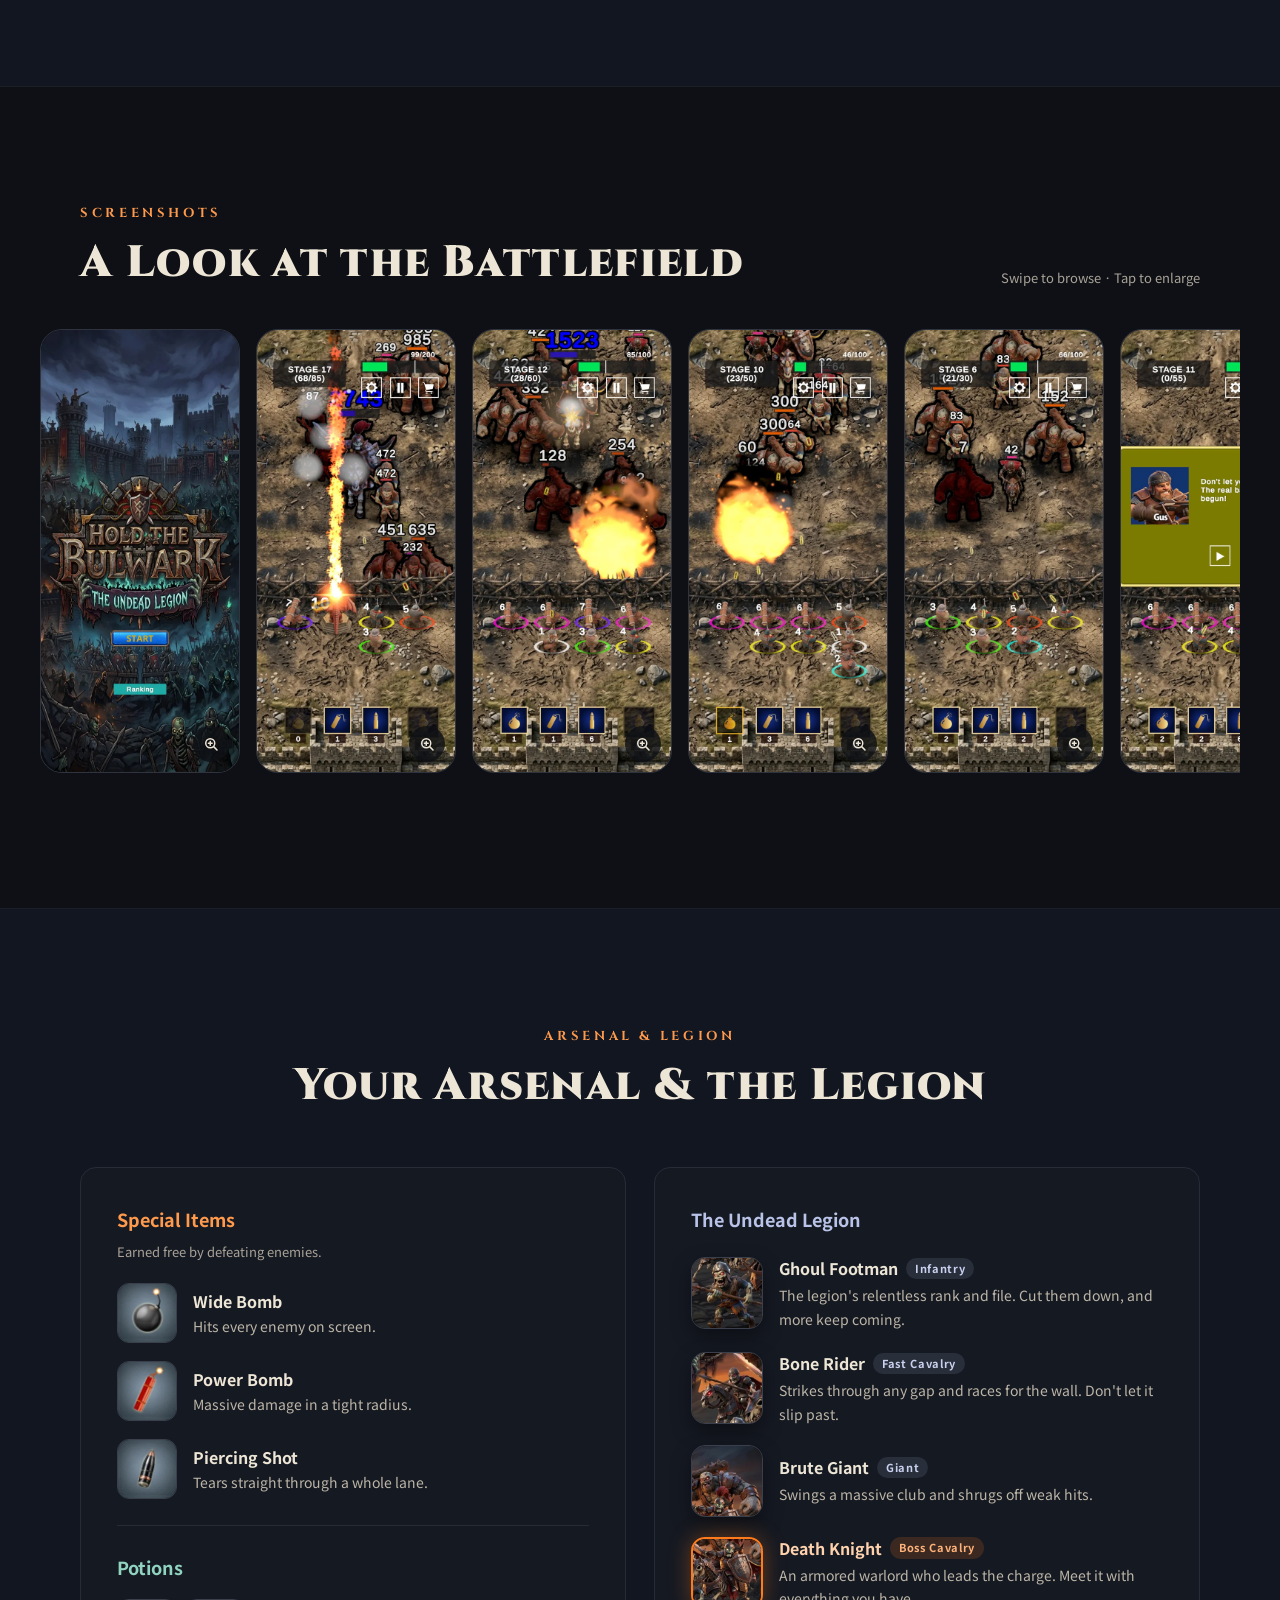
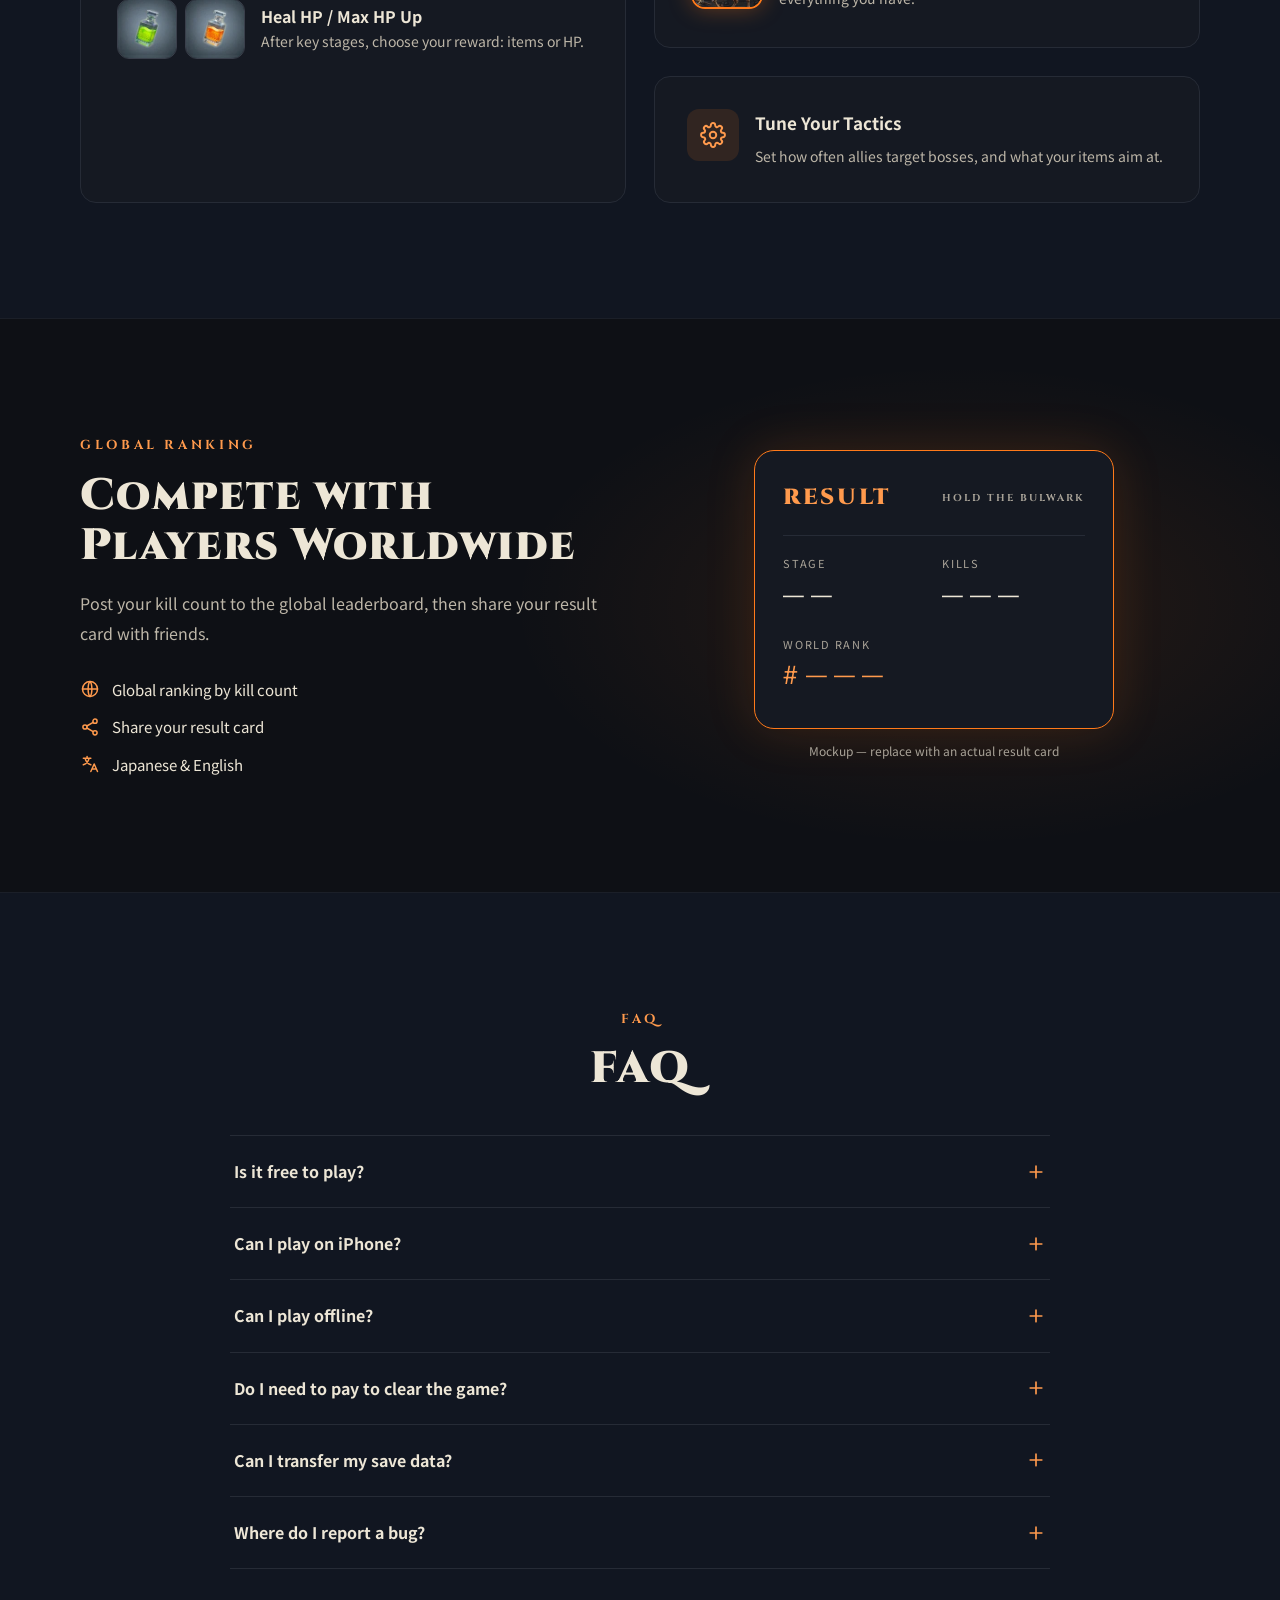
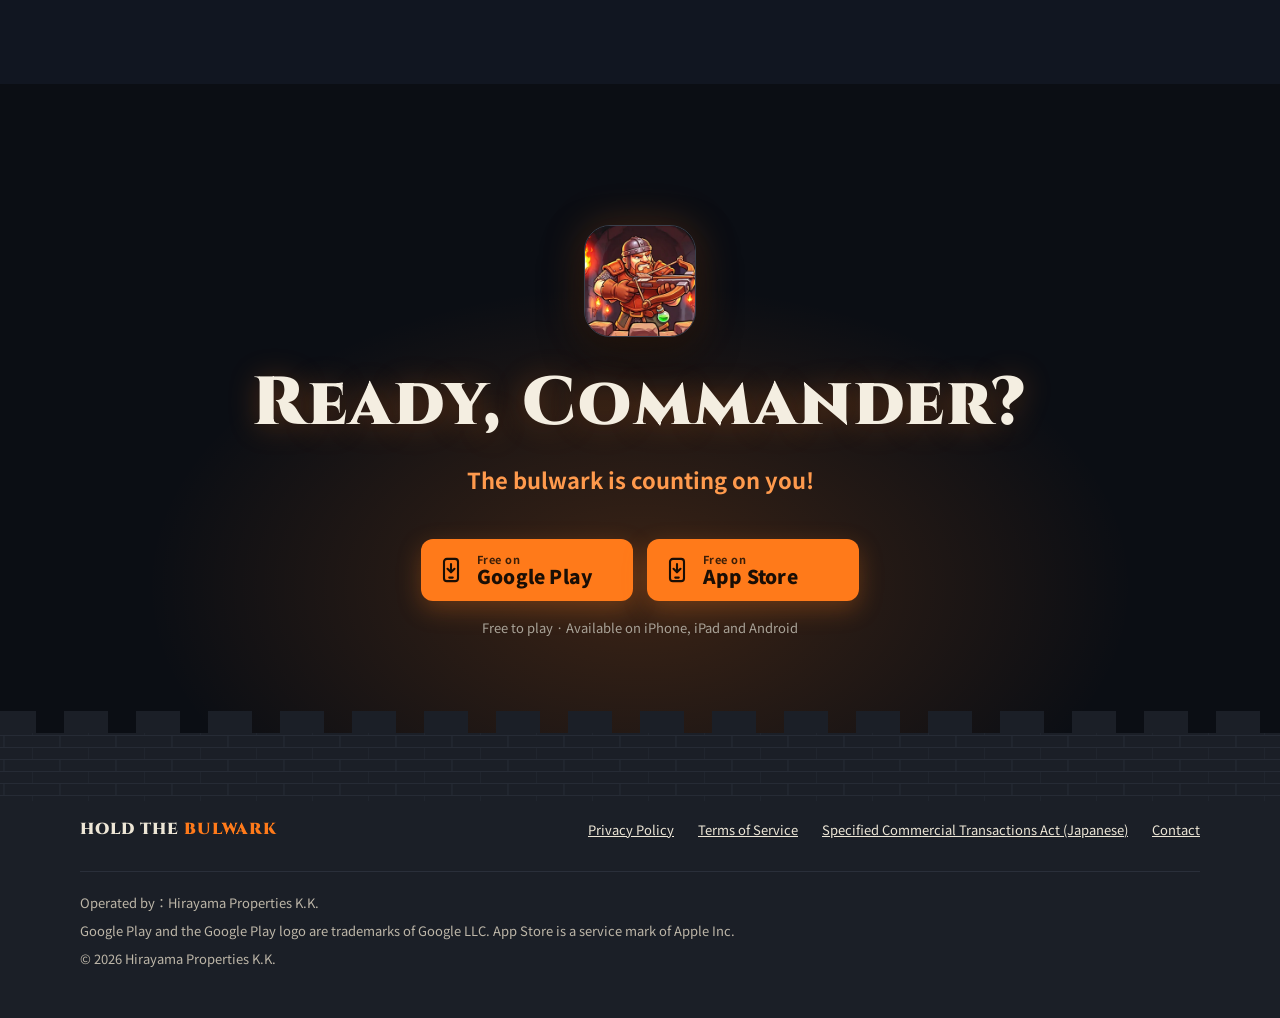
==== commit 1da29090: "Add App Store link and iOS availability App Store buttons replace the 'iOS coming soon' placeholders" ====
--- a/index.html
+++ b/index.html
@@ -3,7 +3,7 @@
 <head>
 <meta charset="utf-8">
 <meta name="viewport" content="width=device-width, initial-scale=1">
-<title>HOLD THE BULWARK: The Undead Legion｜公式サイト</title>
+<title>HOLD THE BULWARK: The Undead Legion｜マージ×防衛の無料スマホゲーム【公式サイト】</title>
 <meta name="description" content="マージ×ライン防衛アクション「HOLD THE BULWARK: The Undead Legion」公式サイト。味方を合体させて強化し、迫りくるアンデッド軍団から全30ステージ、防衛ラインを守り抜こう。基本プレイ無料。">
 <meta name="theme-color" content="#0E1015">
 <link rel="canonical" href="https://holdthebulwark.com/">
@@ -12,18 +12,20 @@
 <link rel="alternate" hreflang="x-default" href="https://holdthebulwark.com/">
 <meta property="og:type" content="website">
 <meta property="og:site_name" content="HOLD THE BULWARK">
-<meta property="og:title" content="HOLD THE BULWARK: The Undead Legion｜公式サイト">
+<meta property="og:title" content="HOLD THE BULWARK: The Undead Legion｜マージ×防衛の無料スマホゲーム【公式サイト】">
 <meta property="og:description" content="マージ×ライン防衛アクション「HOLD THE BULWARK: The Undead Legion」公式サイト。味方を合体させて強化し、迫りくるアンデッド軍団から全30ステージ、防衛ラインを守り抜こう。基本プレイ無料。">
 <meta property="og:url" content="https://holdthebulwark.com/">
 <meta property="og:image" content="https://holdthebulwark.com/assets/img/ogp.jpg">
 <meta property="og:image:width" content="1200">
 <meta property="og:image:height" content="630">
+<meta property="og:image:alt" content="HOLD THE BULWARK: The Undead Legion のキービジュアル。防壁を守る兵士たちと、迫りくるアンデッド軍団">
 <meta property="og:locale" content="ja_JP">
 <meta property="og:locale:alternate" content="en_US">
 <meta name="twitter:card" content="summary_large_image">
-<meta name="twitter:title" content="HOLD THE BULWARK: The Undead Legion｜公式サイト">
+<meta name="twitter:title" content="HOLD THE BULWARK: The Undead Legion｜マージ×防衛の無料スマホゲーム【公式サイト】">
 <meta name="twitter:description" content="マージ×ライン防衛アクション「HOLD THE BULWARK: The Undead Legion」公式サイト。味方を合体させて強化し、迫りくるアンデッド軍団から全30ステージ、防衛ラインを守り抜こう。基本プレイ無料。">
 <meta name="twitter:image" content="https://holdthebulwark.com/assets/img/ogp.jpg">
+<meta name="twitter:image:alt" content="HOLD THE BULWARK: The Undead Legion のキービジュアル。防壁を守る兵士たちと、迫りくるアンデッド軍団">
 <link rel="icon" href="favicon.ico" sizes="32x32">
 <link rel="icon" href="assets/img/icon-192.png" type="image/png" sizes="192x192">
 <link rel="apple-touch-icon" href="assets/img/apple-touch-icon.png">
@@ -31,9 +33,9 @@
 <link rel="preconnect" href="https://fonts.gstatic.com" crossorigin>
 <link rel="stylesheet" href="https://fonts.googleapis.com/css2?family=Cinzel:wght@700;900&amp;family=Dela+Gothic+One&amp;family=Noto+Sans+JP:wght@400;500;700;900&amp;display=swap">
 <link rel="preload" as="image" href="assets/img/key-visual.webp" fetchpriority="high">
-<link rel="stylesheet" href="assets/css/style.css">
-<script type="application/ld+json">{"@context":"https://schema.org","@type":["VideoGame","MobileApplication"],"name":"HOLD THE BULWARK: The Undead Legion","url":"https://holdthebulwark.com/","description":"マージ×ライン防衛アクション「HOLD THE BULWARK: The Undead Legion」公式サイト。味方を合体させて強化し、迫りくるアンデッド軍団から全30ステージ、防衛ラインを守り抜こう。基本プレイ無料。","image":"https://holdthebulwark.com/assets/img/ogp.jpg","applicationCategory":"GameApplication","genre":["Merge","Tower Defense"],"operatingSystem":"Android","gamePlatform":"Android","inLanguage":["ja","en"],"installUrl":"https://play.google.com/store/apps/details?id=com.hirayamaproperties.holdthebulwark","offers":{"@type":"Offer","price":"0","priceCurrency":"JPY"},"publisher":{"@type":"Organization","name":"Hirayama Properties K.K."}}</script>
-<script src="assets/js/main.js" defer></script>
+<link rel="stylesheet" href="assets/css/style.css?v=72ba3e90">
+<script type="application/ld+json">{"@context":"https://schema.org","@type":["VideoGame","MobileApplication"],"name":"HOLD THE BULWARK: The Undead Legion","url":"https://holdthebulwark.com/","description":"マージ×ライン防衛アクション「HOLD THE BULWARK: The Undead Legion」公式サイト。味方を合体させて強化し、迫りくるアンデッド軍団から全30ステージ、防衛ラインを守り抜こう。基本プレイ無料。","image":"https://holdthebulwark.com/assets/img/ogp.jpg","applicationCategory":"GameApplication","genre":["Merge","Tower Defense"],"operatingSystem":"Android, iOS","gamePlatform":["Android","iOS"],"downloadUrl":["https://play.google.com/store/apps/details?id=com.hirayamaproperties.holdthebulwark","https://apps.apple.com/jp/app/hold-the-bulwark/id6834996538"],"inLanguage":["ja","en"],"installUrl":"https://play.google.com/store/apps/details?id=com.hirayamaproperties.holdthebulwark","offers":{"@type":"Offer","price":"0","priceCurrency":"JPY"},"publisher":{"@type":"Organization","name":"Hirayama Properties K.K.","url":"https://holdthebulwark.com/"},"screenshot":["https://holdthebulwark.com/assets/img/shot-s07.webp","https://holdthebulwark.com/assets/img/shot-s06.webp","https://holdthebulwark.com/assets/img/shot-s12.webp","https://holdthebulwark.com/assets/img/shot-shop.webp"],"isAccessibleForFree":true}</script>
+<script src="assets/js/main.js?v=1942fcff" defer></script>
 </head>
 <body>
 <div lang="ja" class="root lang-ja" style="background: #0E1015; color: #EDE6D6; font-family: 'Noto Sans JP', system-ui, sans-serif; font-size: 16px; line-height: 1.7; overflow-x: clip; position: relative">
@@ -97,12 +99,12 @@
 <svg width="28" height="28" viewBox="0 0 24 24" fill="none" stroke="currentColor" stroke-width="1.8" stroke-linecap="round" stroke-linejoin="round" aria-hidden="true"><rect x="6" y="2.5" width="12" height="19" rx="2.5"></rect><path d="M12 7v7M9 11l3 3 3-3M10.5 18.5h3"></path></svg>
 <span class="store-tx"><small>無料ダウンロード</small><strong>Google Play</strong></span>
 </a>
-<span class="store-btn off" aria-label="App Store版は準備中です">
-<svg width="28" height="28" viewBox="0 0 24 24" fill="none" stroke="currentColor" stroke-width="1.8" stroke-linecap="round" stroke-linejoin="round" aria-hidden="true"><rect x="6" y="2.5" width="12" height="19" rx="2.5"></rect><circle cx="12" cy="11" r="3.5"></circle><path d="M12 9.3V11l1.2 1M10.5 18.5h3"></path></svg>
-<span class="store-tx"><small>iPhone / iPad</small><strong>iOS版は準備中</strong></span>
-</span>
-</div>
-<span style="font-size: 13px; color: #A9A398">基本プレイ無料 ・ iOS版は準備中</span>
+<a class="store-btn" href="https://apps.apple.com/jp/app/hold-the-bulwark/id6834996538" target="_blank" rel="noopener" aria-label="App Storeで入手">
+<svg width="28" height="28" viewBox="0 0 24 24" fill="none" stroke="currentColor" stroke-width="1.8" stroke-linecap="round" stroke-linejoin="round" aria-hidden="true"><rect x="6" y="2.5" width="12" height="19" rx="2.5"></rect><path d="M12 7v7M9 11l3 3 3-3M10.5 18.5h3"></path></svg>
+<span class="store-tx"><small>無料ダウンロード</small><strong>App Store</strong></span>
+</a>
+</div>
+<span style="font-size: 13px; color: #A9A398">基本プレイ無料 ・ iPhone / iPad / Android 対応</span>
 </div>
 </div>
 </div>
@@ -355,7 +357,7 @@
 </div>
 <div class="faq reveal" style="border-top: 1px solid #262B36">
 <details><summary>無料で遊べますか？<svg class="chev" width="20" height="20" viewBox="0 0 24 24" fill="none" stroke="currentColor" stroke-width="2" stroke-linecap="round" aria-hidden="true"><path d="M12 5v14M5 12h14"></path></svg></summary><p>はい、基本プレイ無料です。任意の広告視聴でボーナスを受け取れるほか、任意のアプリ内課金があります。</p></details>
-<details><summary>iPhoneでも遊べますか？<svg class="chev" width="20" height="20" viewBox="0 0 24 24" fill="none" stroke="currentColor" stroke-width="2" stroke-linecap="round" aria-hidden="true"><path d="M12 5v14M5 12h14"></path></svg></summary><p>現在は Android（Google Play）版を配信しています。iOS版は準備中です。</p></details>
+<details><summary>iPhoneでも遊べますか？<svg class="chev" width="20" height="20" viewBox="0 0 24 24" fill="none" stroke="currentColor" stroke-width="2" stroke-linecap="round" aria-hidden="true"><path d="M12 5v14M5 12h14"></path></svg></summary><p>はい、iPhone・iPadでも遊べます。App Store（iOS版）と Google Play（Android版）で配信しています。</p></details>
 <details><summary>オフラインでも遊べますか？<svg class="chev" width="20" height="20" viewBox="0 0 24 24" fill="none" stroke="currentColor" stroke-width="2" stroke-linecap="round" aria-hidden="true"><path d="M12 5v14M5 12h14"></path></svg></summary><p>はい、オフラインでも遊べます。ただし、世界ランキング・広告・アプリ内課金の利用には、インターネット接続が必要です。</p></details>
 <details><summary>課金しないとクリアできませんか？<svg class="chev" width="20" height="20" viewBox="0 0 24 24" fill="none" stroke="currentColor" stroke-width="2" stroke-linecap="round" aria-hidden="true"><path d="M12 5v14M5 12h14"></path></svg></summary><p>特別なアイテムは、敵を倒すと無料で手に入ります。広告の視聴やアプリ内課金は、すべて任意です。</p></details>
 <details><summary>データの引き継ぎはできますか？<svg class="chev" width="20" height="20" viewBox="0 0 24 24" fill="none" stroke="currentColor" stroke-width="2" stroke-linecap="round" aria-hidden="true"><path d="M12 5v14M5 12h14"></path></svg></summary><p>申し訳ありませんが、現在、データの引き継ぎには対応していません。</p></details>
@@ -380,12 +382,12 @@
 <svg width="28" height="28" viewBox="0 0 24 24" fill="none" stroke="currentColor" stroke-width="1.8" stroke-linecap="round" stroke-linejoin="round" aria-hidden="true"><rect x="6" y="2.5" width="12" height="19" rx="2.5"></rect><path d="M12 7v7M9 11l3 3 3-3M10.5 18.5h3"></path></svg>
 <span class="store-tx"><small>無料ダウンロード</small><strong>Google Play</strong></span>
 </a>
-<span class="store-btn off" aria-label="App Store版は準備中です">
-<svg width="28" height="28" viewBox="0 0 24 24" fill="none" stroke="currentColor" stroke-width="1.8" stroke-linecap="round" stroke-linejoin="round" aria-hidden="true"><rect x="6" y="2.5" width="12" height="19" rx="2.5"></rect><circle cx="12" cy="11" r="3.5"></circle><path d="M12 9.3V11l1.2 1M10.5 18.5h3"></path></svg>
-<span class="store-tx"><small>iPhone / iPad</small><strong>iOS版は準備中</strong></span>
-</span>
-</div>
-<p style="margin: 16px 0 0; font-size: 13px; color: #A9A398">基本プレイ無料 ・ iOS版は準備中</p>
+<a class="store-btn" href="https://apps.apple.com/jp/app/hold-the-bulwark/id6834996538" target="_blank" rel="noopener" aria-label="App Storeで入手">
+<svg width="28" height="28" viewBox="0 0 24 24" fill="none" stroke="currentColor" stroke-width="1.8" stroke-linecap="round" stroke-linejoin="round" aria-hidden="true"><rect x="6" y="2.5" width="12" height="19" rx="2.5"></rect><path d="M12 7v7M9 11l3 3 3-3M10.5 18.5h3"></path></svg>
+<span class="store-tx"><small>無料ダウンロード</small><strong>App Store</strong></span>
+</a>
+</div>
+<p style="margin: 16px 0 0; font-size: 13px; color: #A9A398">基本プレイ無料 ・ iPhone / iPad / Android 対応</p>
 </div>
 <svg aria-hidden="true" viewBox="0 0 1440 90" preserveAspectRatio="xMidYMax slice" style="display: block; width: 100%; height: 90px; position: relative; z-index: 1">
 <rect x="0" y="0" width="1440" height="22" fill="url(#merlon)"></rect>
@@ -422,6 +424,6 @@
 </div>
 
 </div>
-<script>window.BULWARK = {"lang":"ja","appStoreUrl":"","ctaIos":"App Storeで入手","prev":"前の画像","next":"次の画像"};</script>
+<script>window.BULWARK = {"lang":"ja","appStoreUrl":"https://apps.apple.com/jp/app/hold-the-bulwark/id6834996538","ctaIos":"App Storeで入手","prev":"前の画像","next":"次の画像"};</script>
 </body>
 </html>
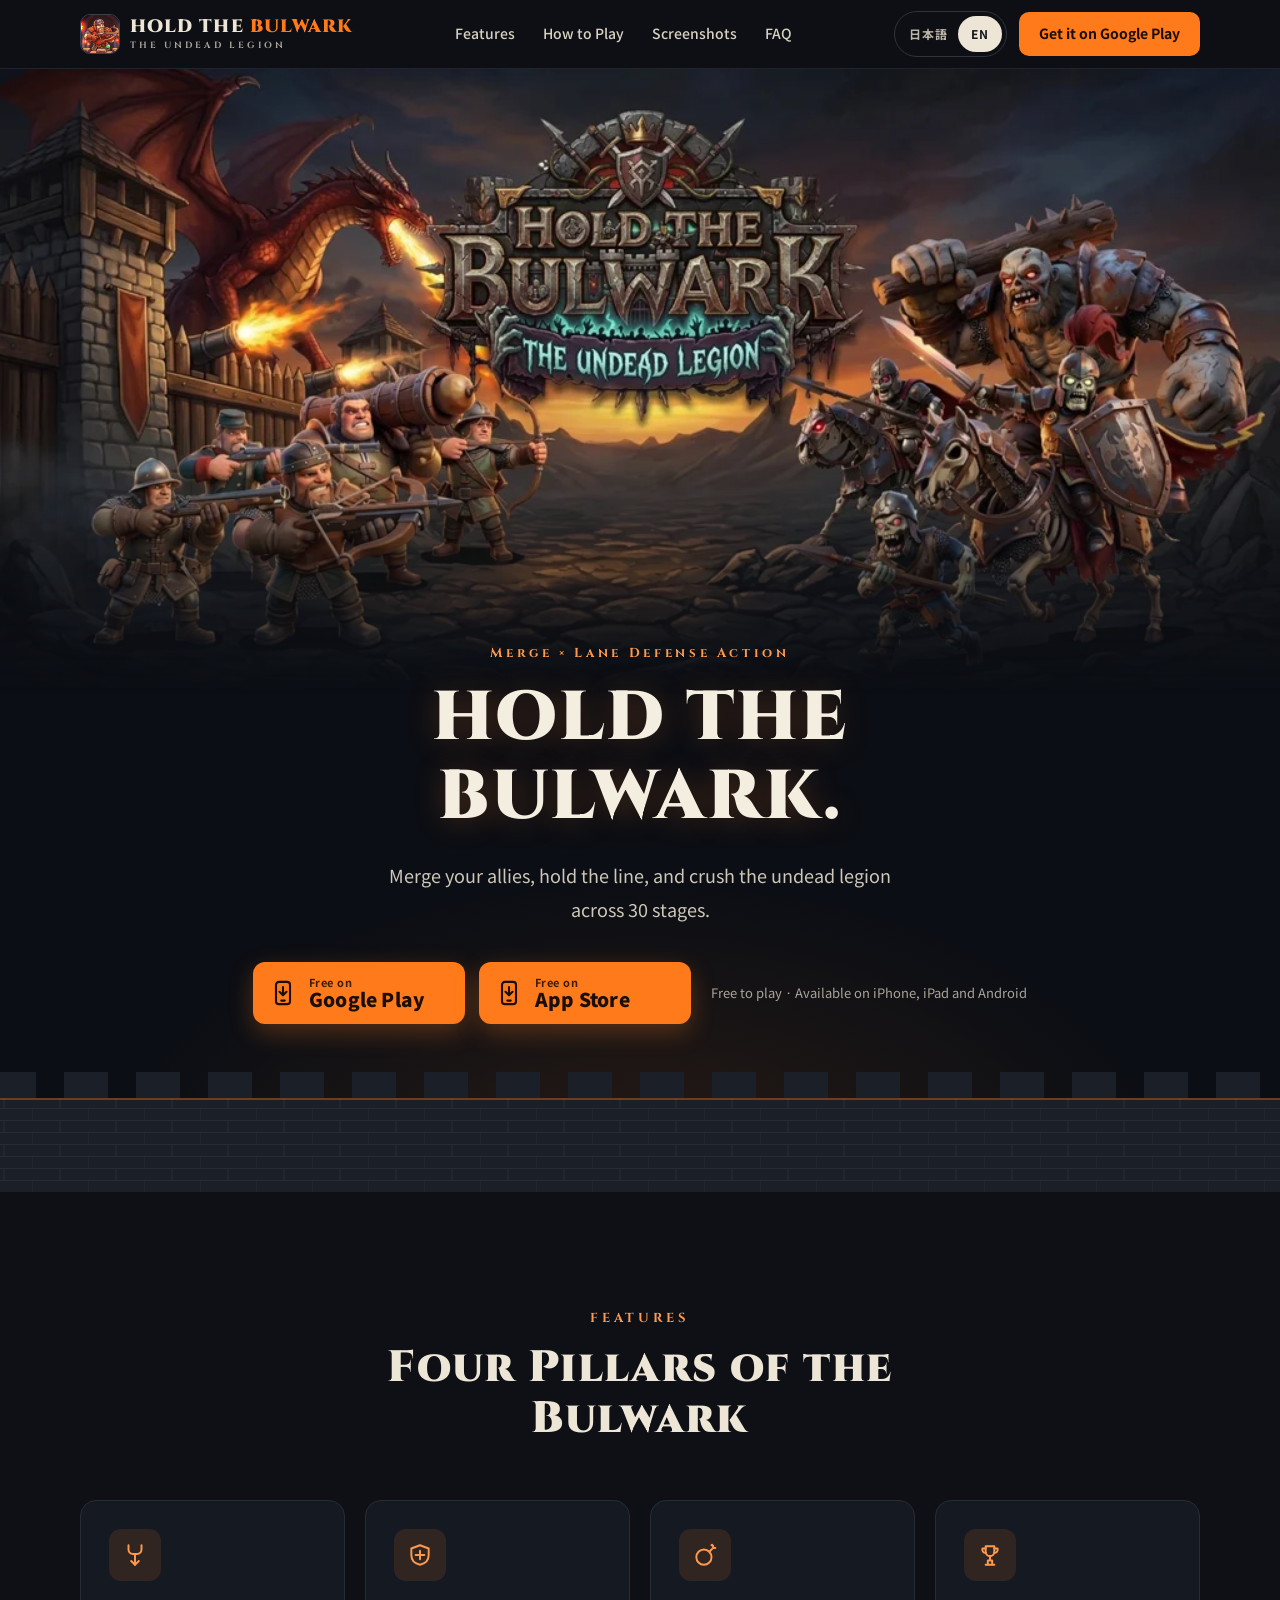
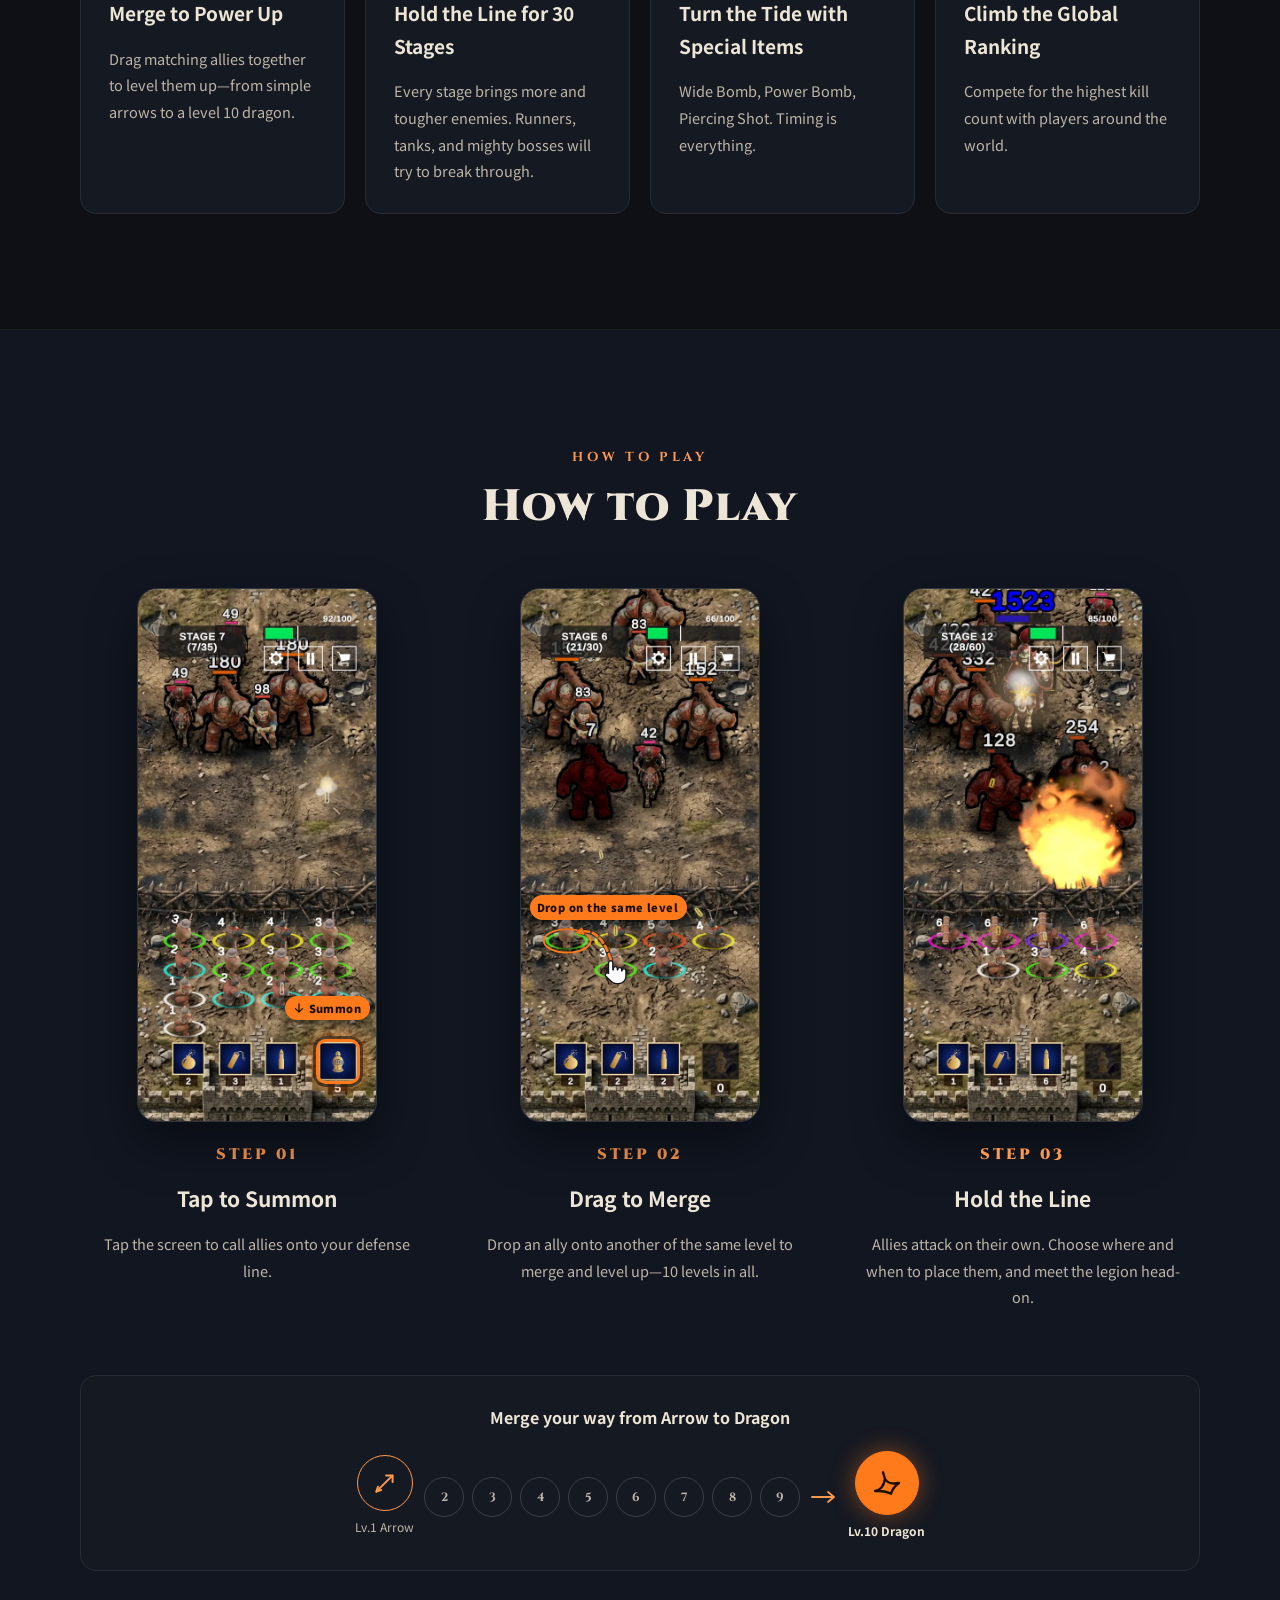
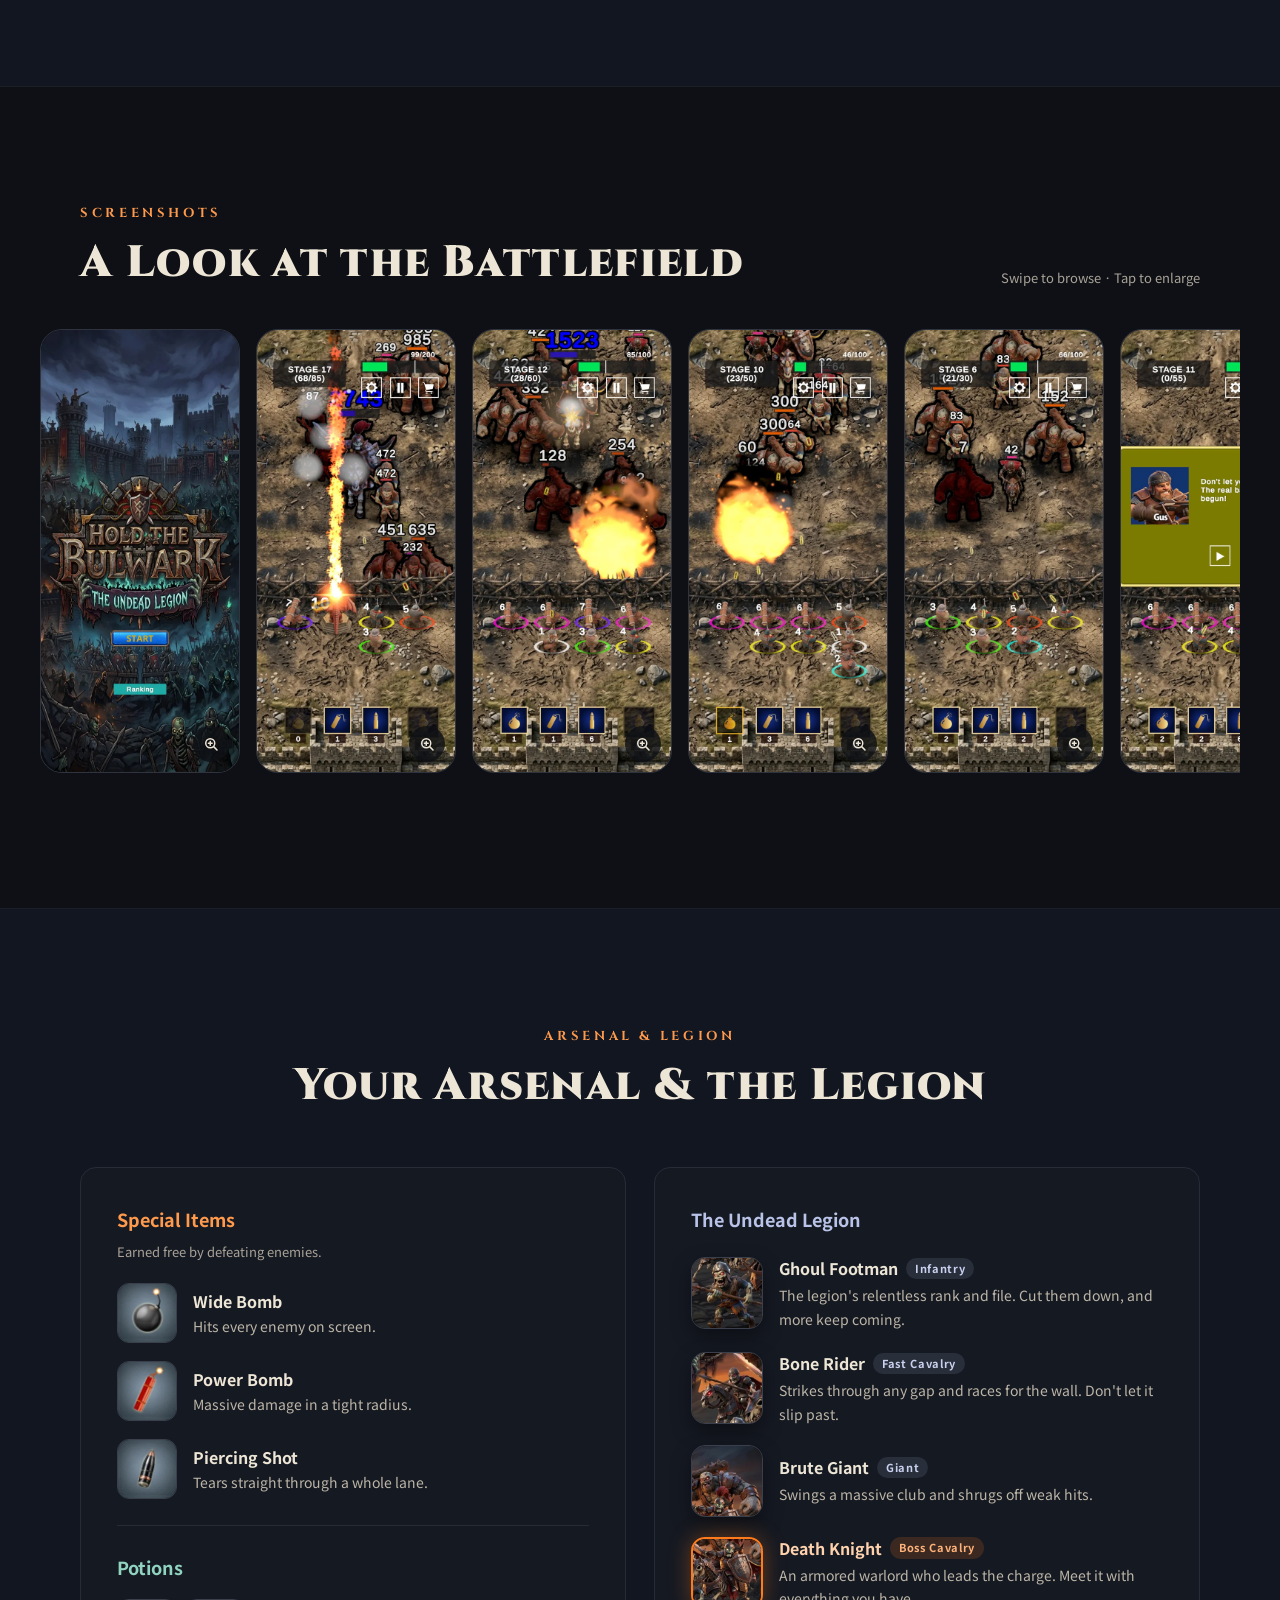
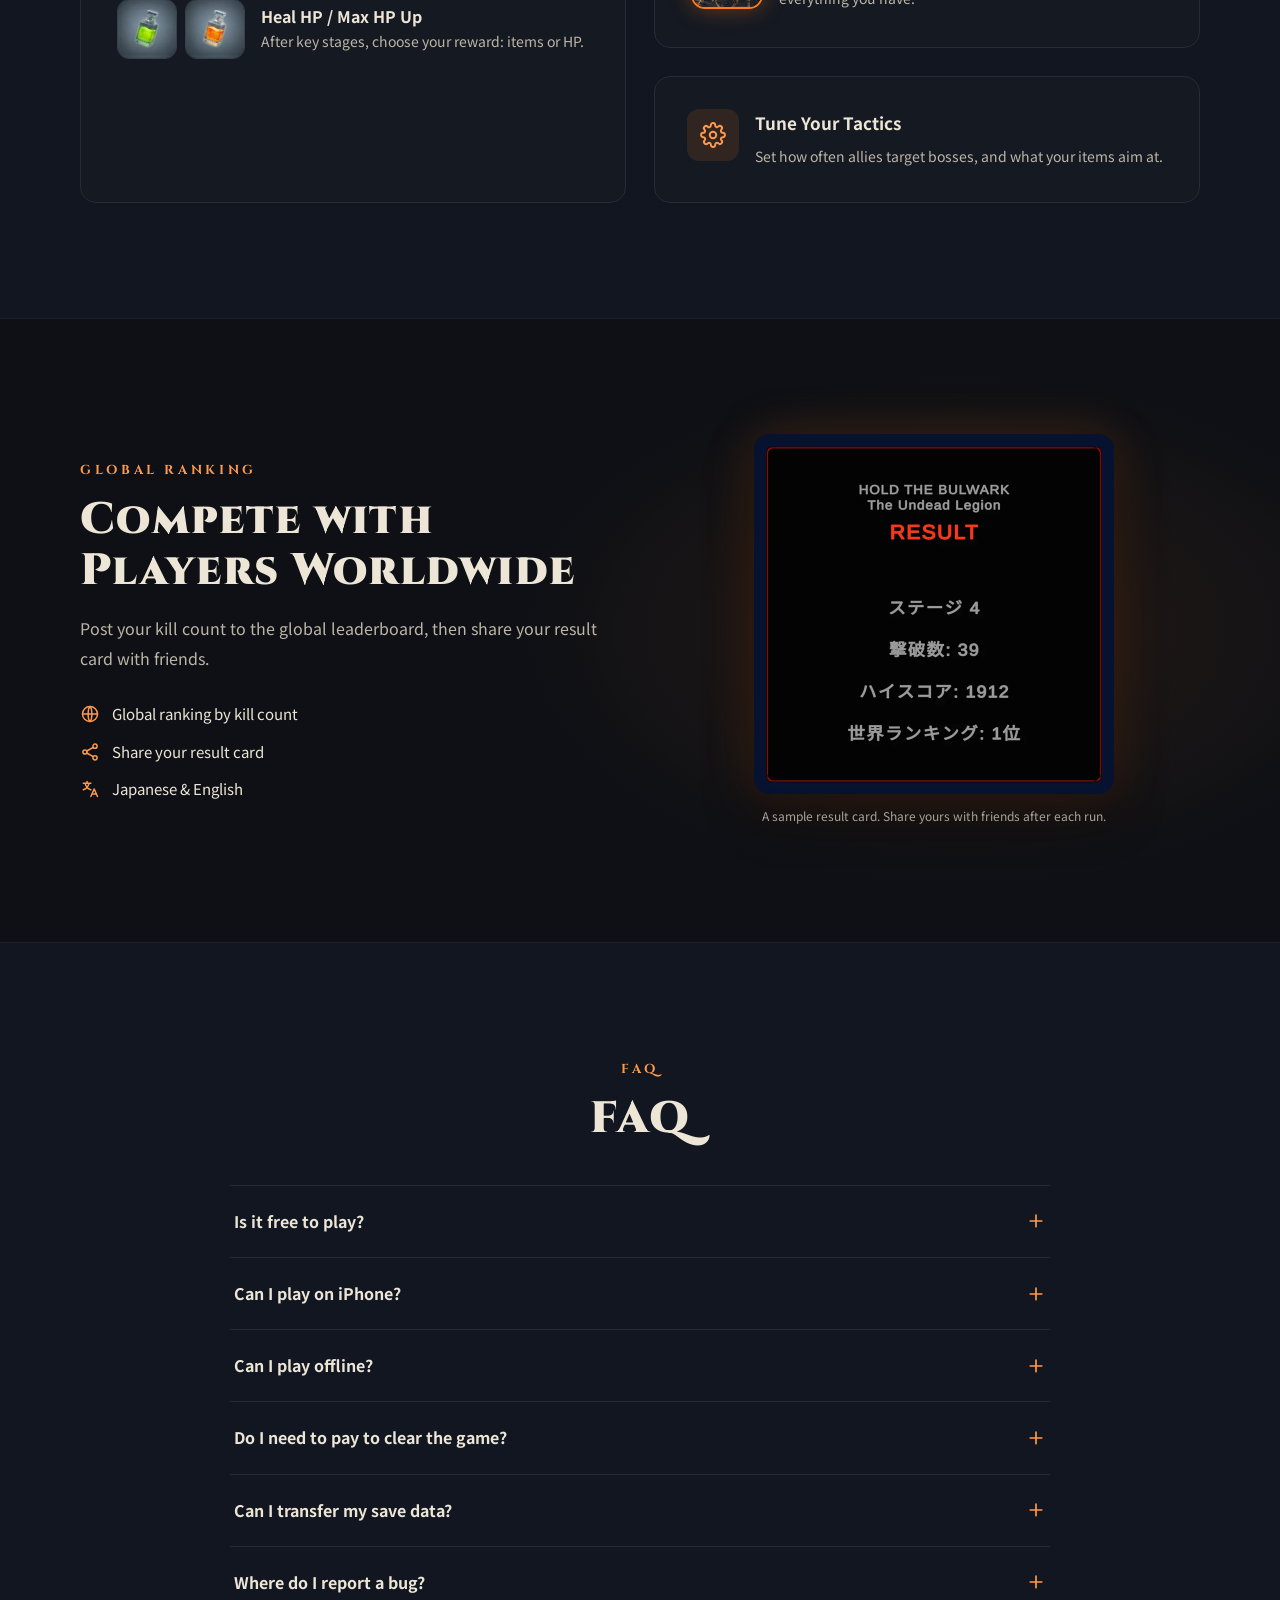
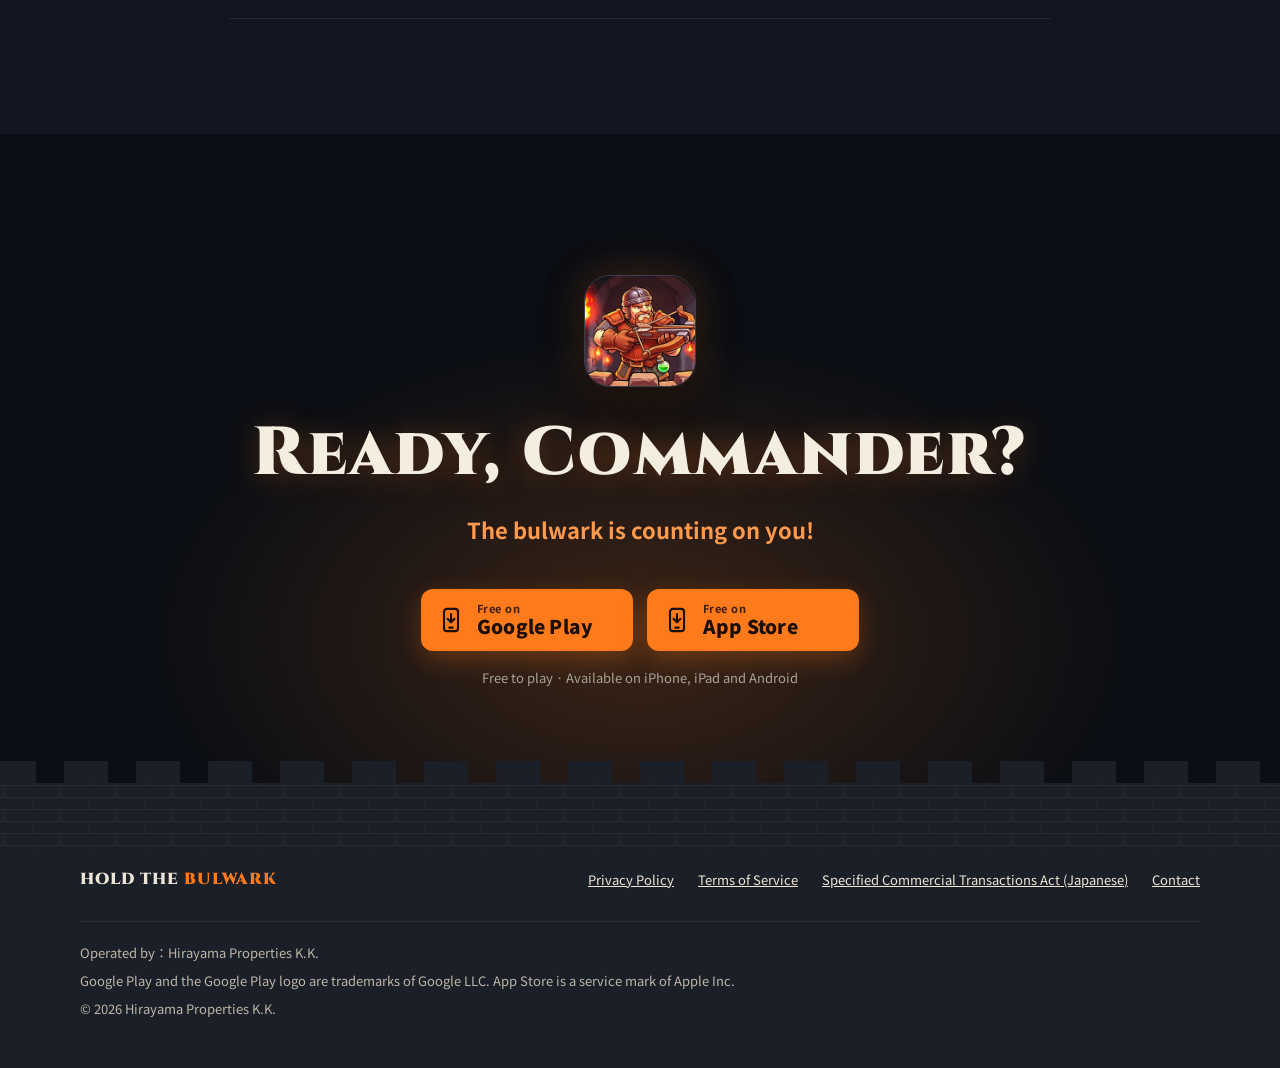
==== commit 18ad297f: "Use the real result card in the ranking section Co-Authored-By: Claude Opus 5.5 <noreply@anthropic.c" ====
--- a/index.html
+++ b/index.html
@@ -331,19 +331,8 @@
 </div>
 </div>
 <div class="reveal" style="display: flex; flex-direction: column; align-items: center; gap: 12px">
-<div style="width: 100%; max-width: 360px; border-radius: 20px; padding: 28px; background: #151922; border: 1px solid #FF7A1A; box-shadow: 0 0 50px rgba(255,122,26,0.15)">
-<div style="display: flex; justify-content: space-between; align-items: center">
-<span class="logo" style="font-weight: 900; font-size: 22px; letter-spacing: 0.12em; color: #FF9A4D">RESULT</span>
-<span class="logo" style="font-size: 10px; letter-spacing: 0.2em; color: #A9A398; font-weight: 700">HOLD THE BULWARK</span>
-</div>
-<div style="height: 1px; background: #262B36; margin: 18px 0"></div>
-<div style="display: grid; grid-template-columns: repeat(2, minmax(0, 1fr)); gap: 16px">
-<div><p style="margin: 0; font-size: 11px; letter-spacing: 0.16em; color: #A9A398">STAGE</p><p class="logo" style="margin: 2px 0 0; font-size: 26px; font-weight: 900">— —</p></div>
-<div><p style="margin: 0; font-size: 11px; letter-spacing: 0.16em; color: #A9A398">KILLS</p><p class="logo" style="margin: 2px 0 0; font-size: 26px; font-weight: 900">— — —</p></div>
-<div style="grid-column: span 2"><p style="margin: 0; font-size: 11px; letter-spacing: 0.16em; color: #A9A398">WORLD RANK</p><p class="logo" style="margin: 2px 0 0; font-size: 26px; font-weight: 900; color: #FF9A4D"># — — —</p></div>
-</div>
-</div>
-<p style="margin: 0; font-size: 12px; color: #A9A398">※イメージ。実際のリザルトカード画像に差し替え</p>
+<img src="/assets/img/result-card.webp" alt="リザルトカード：ステージ、撃破数、ハイスコア、世界ランキングの順位が表示される" width="360" height="360" loading="lazy" style="display: block; width: 100%; max-width: 360px; height: auto; aspect-ratio: 1 / 1; border-radius: 16px; box-shadow: 0 0 50px rgba(255,122,26,0.18), 0 20px 50px rgba(0,0,0,0.45)">
+<p style="margin: 0; font-size: 12px; color: #A9A398">リザルトカードの例。プレイ後に、友だちへシェアできます。</p>
 </div>
 </div>
 </section>
